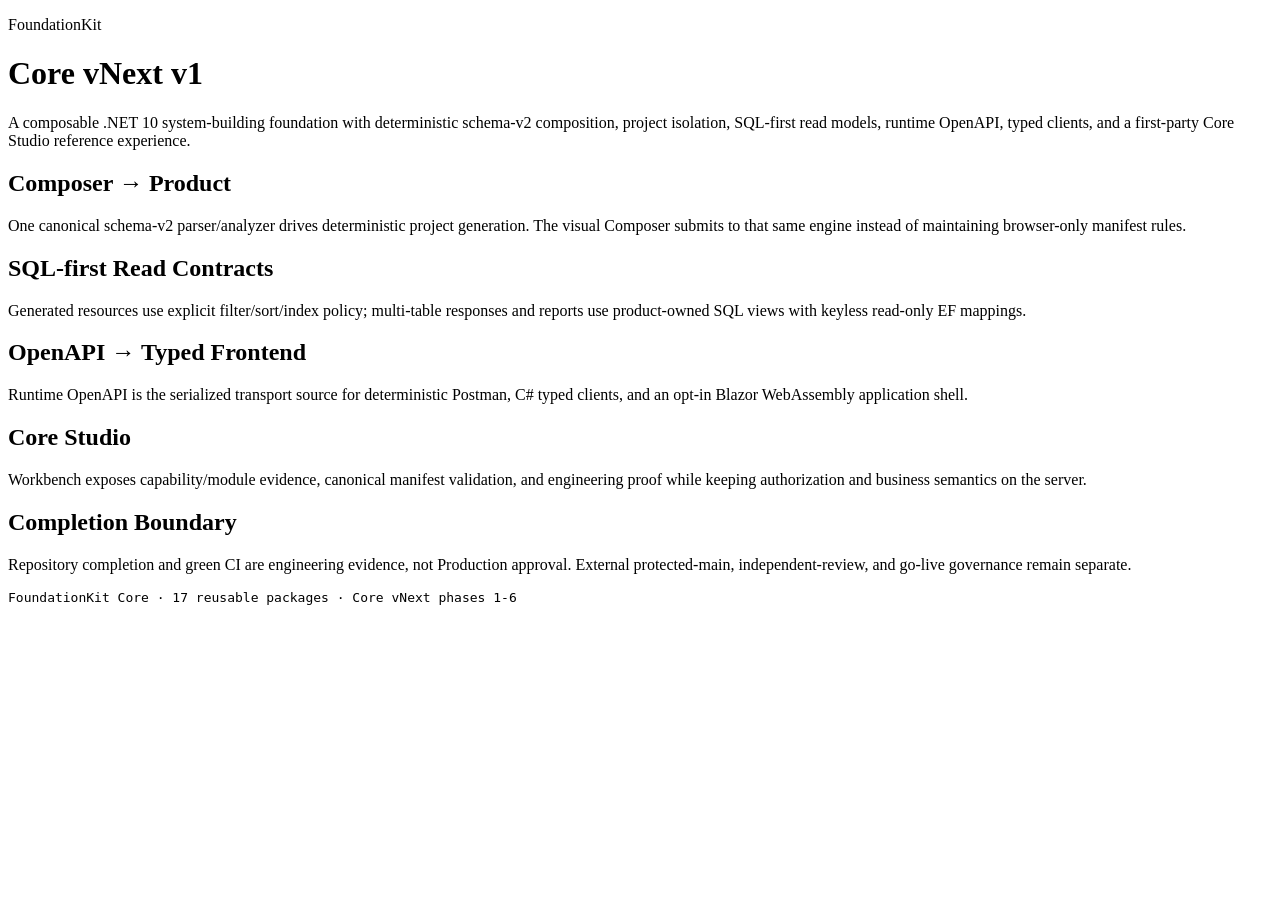
==== site/index.html @ e70de94b "docs: refresh Pages landing for Core vNext v1" ====
<!doctype html>
<html lang="en">
<head>
  <meta charset="utf-8">
  <meta name="viewport" content="width=device-width, initial-scale=1">
  <meta name="description" content="FoundationKit Core vNext v1 — composable .NET 10 core, deterministic Composer, SQL-first read models, runtime OpenAPI, typed clients and Core Studio.">
  <title>FoundationKit Core vNext v1</title>
  <link rel="stylesheet" href="styles.css">
</head>
<body>
  <main>
    <p>FoundationKit</p>
    <h1>Core vNext v1</h1>
    <p>A composable .NET 10 system-building foundation with deterministic schema-v2 composition, project isolation, SQL-first read models, runtime OpenAPI, typed clients, and a first-party Core Studio reference experience.</p>
    <section>
      <h2>Composer → Product</h2>
      <p>One canonical schema-v2 parser/analyzer drives deterministic project generation. The visual Composer submits to that same engine instead of maintaining browser-only manifest rules.</p>
    </section>
    <section>
      <h2>SQL-first Read Contracts</h2>
      <p>Generated resources use explicit filter/sort/index policy; multi-table responses and reports use product-owned SQL views with keyless read-only EF mappings.</p>
    </section>
    <section>
      <h2>OpenAPI → Typed Frontend</h2>
      <p>Runtime OpenAPI is the serialized transport source for deterministic Postman, C# typed clients, and an opt-in Blazor WebAssembly application shell.</p>
    </section>
    <section>
      <h2>Core Studio</h2>
      <p>Workbench exposes capability/module evidence, canonical manifest validation, and engineering proof while keeping authorization and business semantics on the server.</p>
    </section>
    <section>
      <h2>Completion Boundary</h2>
      <p>Repository completion and green CI are engineering evidence, not Production approval. External protected-main, independent-review, and go-live governance remain separate.</p>
    </section>
    <pre id="manifest">Loading Core manifest…</pre>
  </main>
  <script src="app.js"></script>
</body>
</html>
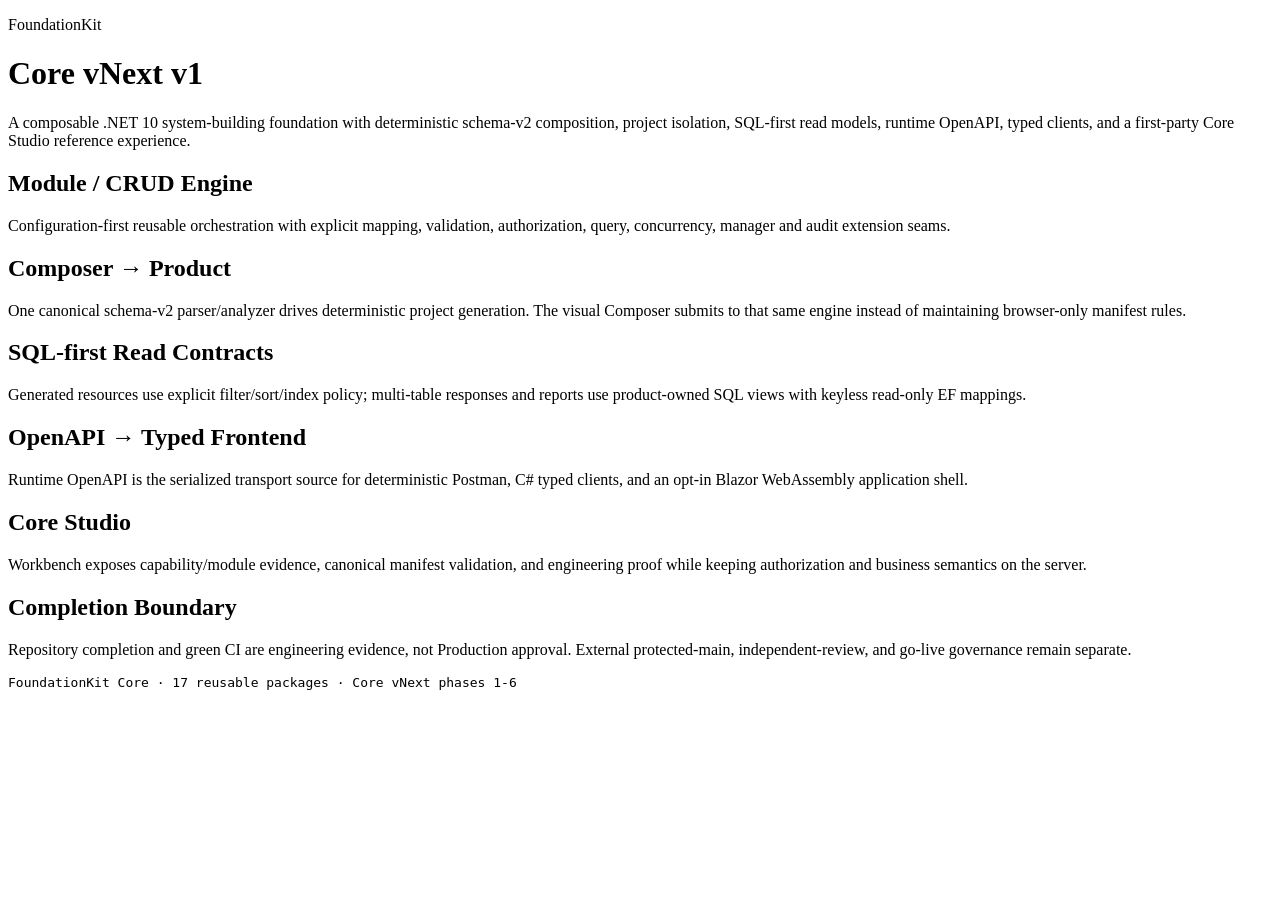
==== commit 9f994f9e: "docs: preserve verified Module CRUD landing contract" ====
--- a/site/index.html
+++ b/site/index.html
@@ -12,6 +12,10 @@
     <p>FoundationKit</p>
     <h1>Core vNext v1</h1>
     <p>A composable .NET 10 system-building foundation with deterministic schema-v2 composition, project isolation, SQL-first read models, runtime OpenAPI, typed clients, and a first-party Core Studio reference experience.</p>
+    <section>
+      <h2>Module / CRUD Engine</h2>
+      <p>Configuration-first reusable orchestration with explicit mapping, validation, authorization, query, concurrency, manager and audit extension seams.</p>
+    </section>
     <section>
       <h2>Composer → Product</h2>
       <p>One canonical schema-v2 parser/analyzer drives deterministic project generation. The visual Composer submits to that same engine instead of maintaining browser-only manifest rules.</p>
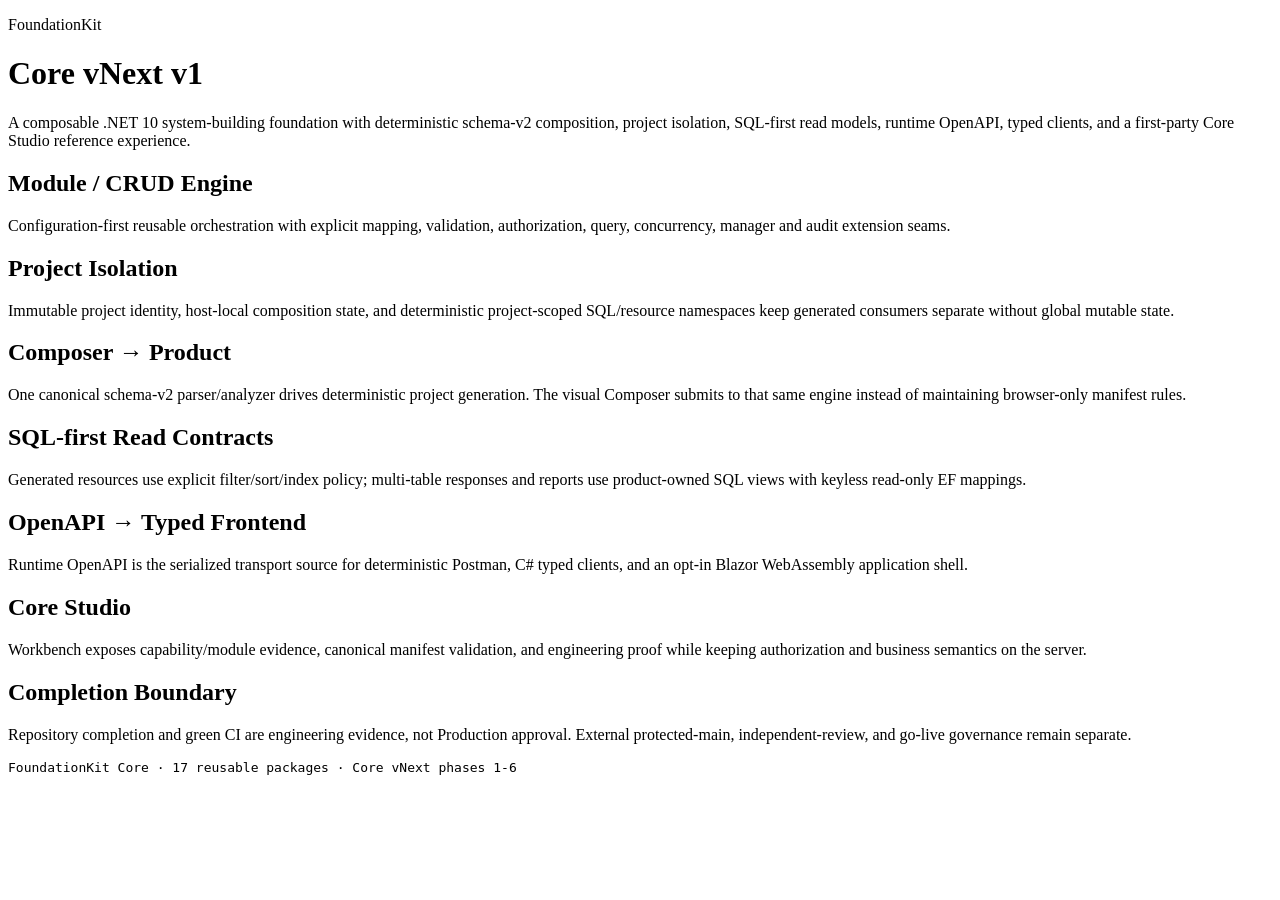
==== commit 117c5f23: "docs: preserve Project Isolation landing contract" ====
--- a/site/index.html
+++ b/site/index.html
@@ -15,6 +15,10 @@
     <section>
       <h2>Module / CRUD Engine</h2>
       <p>Configuration-first reusable orchestration with explicit mapping, validation, authorization, query, concurrency, manager and audit extension seams.</p>
+    </section>
+    <section>
+      <h2>Project Isolation</h2>
+      <p>Immutable project identity, host-local composition state, and deterministic project-scoped SQL/resource namespaces keep generated consumers separate without global mutable state.</p>
     </section>
     <section>
       <h2>Composer → Product</h2>
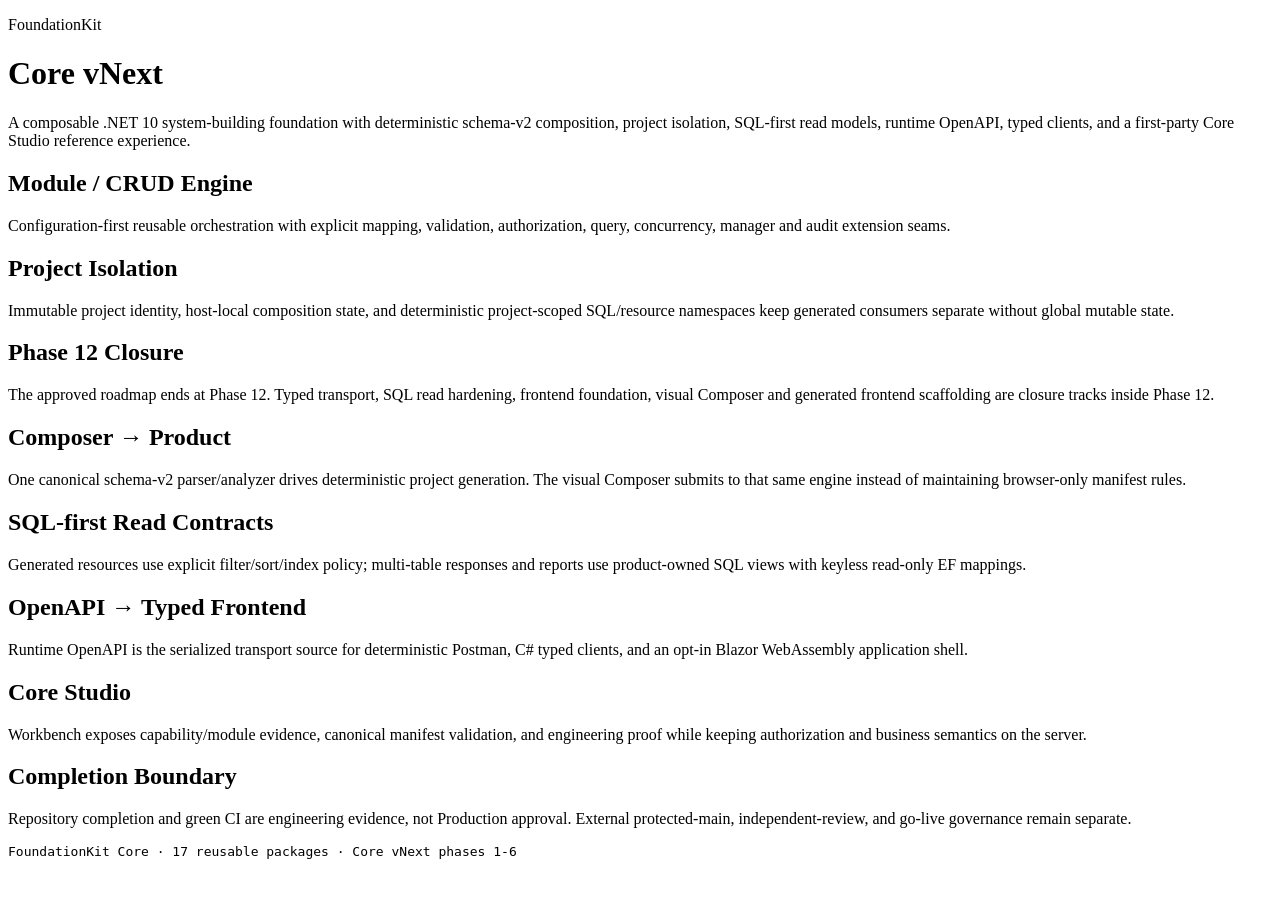
==== commit c98b1101: "docs: align Pages landing to terminal Phase 12 baseline" ====
--- a/site/index.html
+++ b/site/index.html
@@ -3,14 +3,14 @@
 <head>
   <meta charset="utf-8">
   <meta name="viewport" content="width=device-width, initial-scale=1">
-  <meta name="description" content="FoundationKit Core vNext v1 — composable .NET 10 core, deterministic Composer, SQL-first read models, runtime OpenAPI, typed clients and Core Studio.">
-  <title>FoundationKit Core vNext v1</title>
+  <meta name="description" content="FoundationKit Core vNext — composable .NET 10 core, deterministic Composer, SQL-first read models, runtime OpenAPI, typed clients and Core Studio.">
+  <title>FoundationKit Core vNext</title>
   <link rel="stylesheet" href="styles.css">
 </head>
 <body>
   <main>
     <p>FoundationKit</p>
-    <h1>Core vNext v1</h1>
+    <h1>Core vNext</h1>
     <p>A composable .NET 10 system-building foundation with deterministic schema-v2 composition, project isolation, SQL-first read models, runtime OpenAPI, typed clients, and a first-party Core Studio reference experience.</p>
     <section>
       <h2>Module / CRUD Engine</h2>
@@ -19,6 +19,10 @@
     <section>
       <h2>Project Isolation</h2>
       <p>Immutable project identity, host-local composition state, and deterministic project-scoped SQL/resource namespaces keep generated consumers separate without global mutable state.</p>
+    </section>
+    <section>
+      <h2>Phase 12 Closure</h2>
+      <p>The approved roadmap ends at Phase 12. Typed transport, SQL read hardening, frontend foundation, visual Composer and generated frontend scaffolding are closure tracks inside Phase 12.</p>
     </section>
     <section>
       <h2>Composer → Product</h2>
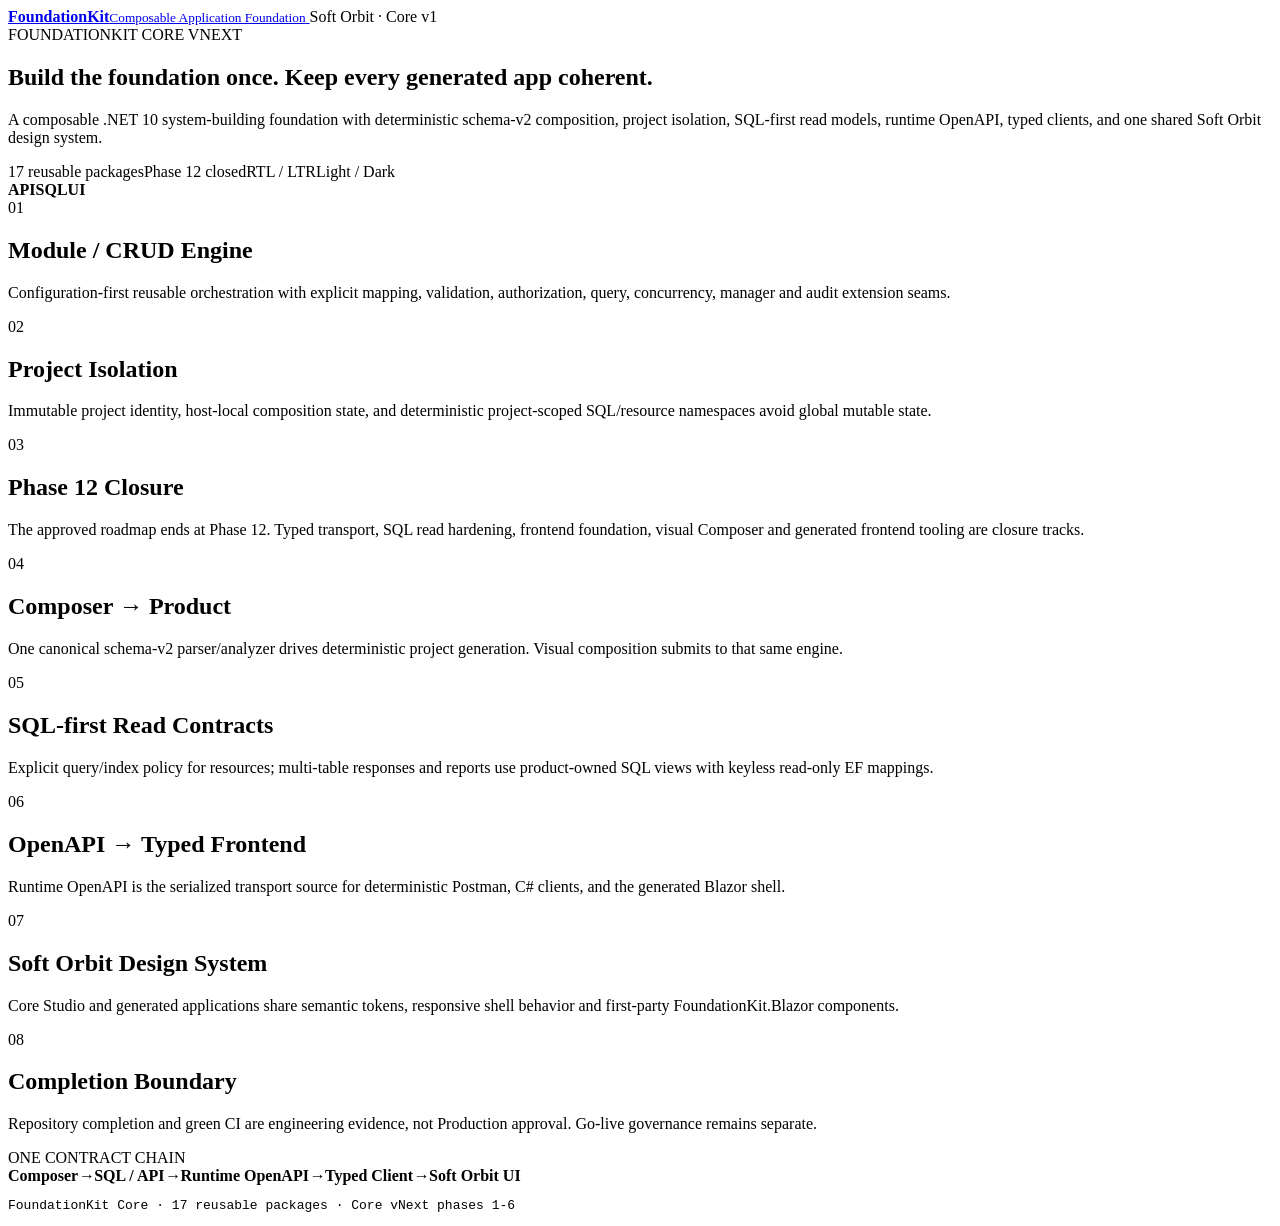
==== commit b22ebe7f: "style(ui): align repository Pages with the Soft Orbit baseline" ====
--- a/site/index.html
+++ b/site/index.html
@@ -1,49 +1,54 @@
 <!doctype html>
-<html lang="en">
+<html lang="en" dir="ltr">
 <head>
   <meta charset="utf-8">
   <meta name="viewport" content="width=device-width, initial-scale=1">
-  <meta name="description" content="FoundationKit Core vNext — composable .NET 10 core, deterministic Composer, SQL-first read models, runtime OpenAPI, typed clients and Core Studio.">
+  <meta name="theme-color" content="#F7F8FC">
+  <meta name="description" content="FoundationKit Core vNext — composable .NET 10 core, deterministic Composer, SQL-first read models, typed clients and the Soft Orbit shared UI baseline.">
   <title>FoundationKit Core vNext</title>
   <link rel="stylesheet" href="styles.css">
 </head>
 <body>
-  <main>
-    <p>FoundationKit</p>
-    <h1>Core vNext</h1>
-    <p>A composable .NET 10 system-building foundation with deterministic schema-v2 composition, project isolation, SQL-first read models, runtime OpenAPI, typed clients, and a first-party Core Studio reference experience.</p>
-    <section>
-      <h2>Module / CRUD Engine</h2>
-      <p>Configuration-first reusable orchestration with explicit mapping, validation, authorization, query, concurrency, manager and audit extension seams.</p>
+  <header class="topbar">
+    <a class="brand" href="#top" aria-label="FoundationKit home">
+      <span class="brand-mark" aria-hidden="true"><i></i><i></i><i></i></span>
+      <span><strong>FoundationKit</strong><small>Composable Application Foundation</small></span>
+    </a>
+    <span class="baseline">Soft Orbit · Core v1</span>
+  </header>
+
+  <main id="top">
+    <section class="hero">
+      <div>
+        <span class="eyebrow">FOUNDATIONKIT CORE VNEXT</span>
+        <h1>Build the foundation once. Keep every generated app coherent.</h1>
+        <p>A composable .NET 10 system-building foundation with deterministic schema-v2 composition, project isolation, SQL-first read models, runtime OpenAPI, typed clients, and one shared Soft Orbit design system.</p>
+        <div class="hero-meta">
+          <span>17 reusable packages</span><span>Phase 12 closed</span><span>RTL / LTR</span><span>Light / Dark</span>
+        </div>
+      </div>
+      <div class="orbit" aria-hidden="true">
+        <span class="ring"></span><span class="ring inner"></span><span class="core"></span>
+        <b class="tag api">API</b><b class="tag sql">SQL</b><b class="tag ui">UI</b>
+      </div>
     </section>
-    <section>
-      <h2>Project Isolation</h2>
-      <p>Immutable project identity, host-local composition state, and deterministic project-scoped SQL/resource namespaces keep generated consumers separate without global mutable state.</p>
+
+    <section class="grid">
+      <article><span>01</span><h2>Module / CRUD Engine</h2><p>Configuration-first reusable orchestration with explicit mapping, validation, authorization, query, concurrency, manager and audit extension seams.</p></article>
+      <article><span>02</span><h2>Project Isolation</h2><p>Immutable project identity, host-local composition state, and deterministic project-scoped SQL/resource namespaces avoid global mutable state.</p></article>
+      <article><span>03</span><h2>Phase 12 Closure</h2><p>The approved roadmap ends at Phase 12. Typed transport, SQL read hardening, frontend foundation, visual Composer and generated frontend tooling are closure tracks.</p></article>
+      <article><span>04</span><h2>Composer → Product</h2><p>One canonical schema-v2 parser/analyzer drives deterministic project generation. Visual composition submits to that same engine.</p></article>
+      <article><span>05</span><h2>SQL-first Read Contracts</h2><p>Explicit query/index policy for resources; multi-table responses and reports use product-owned SQL views with keyless read-only EF mappings.</p></article>
+      <article><span>06</span><h2>OpenAPI → Typed Frontend</h2><p>Runtime OpenAPI is the serialized transport source for deterministic Postman, C# clients, and the generated Blazor shell.</p></article>
+      <article><span>07</span><h2>Soft Orbit Design System</h2><p>Core Studio and generated applications share semantic tokens, responsive shell behavior and first-party FoundationKit.Blazor components.</p></article>
+      <article><span>08</span><h2>Completion Boundary</h2><p>Repository completion and green CI are engineering evidence, not Production approval. Go-live governance remains separate.</p></article>
     </section>
-    <section>
-      <h2>Phase 12 Closure</h2>
-      <p>The approved roadmap ends at Phase 12. Typed transport, SQL read hardening, frontend foundation, visual Composer and generated frontend scaffolding are closure tracks inside Phase 12.</p>
+
+    <section class="contract">
+      <span class="eyebrow">ONE CONTRACT CHAIN</span>
+      <div><b>Composer</b><i>→</i><b>SQL / API</b><i>→</i><b>Runtime OpenAPI</b><i>→</i><b>Typed Client</b><i>→</i><b>Soft Orbit UI</b></div>
     </section>
-    <section>
-      <h2>Composer → Product</h2>
-      <p>One canonical schema-v2 parser/analyzer drives deterministic project generation. The visual Composer submits to that same engine instead of maintaining browser-only manifest rules.</p>
-    </section>
-    <section>
-      <h2>SQL-first Read Contracts</h2>
-      <p>Generated resources use explicit filter/sort/index policy; multi-table responses and reports use product-owned SQL views with keyless read-only EF mappings.</p>
-    </section>
-    <section>
-      <h2>OpenAPI → Typed Frontend</h2>
-      <p>Runtime OpenAPI is the serialized transport source for deterministic Postman, C# typed clients, and an opt-in Blazor WebAssembly application shell.</p>
-    </section>
-    <section>
-      <h2>Core Studio</h2>
-      <p>Workbench exposes capability/module evidence, canonical manifest validation, and engineering proof while keeping authorization and business semantics on the server.</p>
-    </section>
-    <section>
-      <h2>Completion Boundary</h2>
-      <p>Repository completion and green CI are engineering evidence, not Production approval. External protected-main, independent-review, and go-live governance remain separate.</p>
-    </section>
+
     <pre id="manifest">Loading Core manifest…</pre>
   </main>
   <script src="app.js"></script>
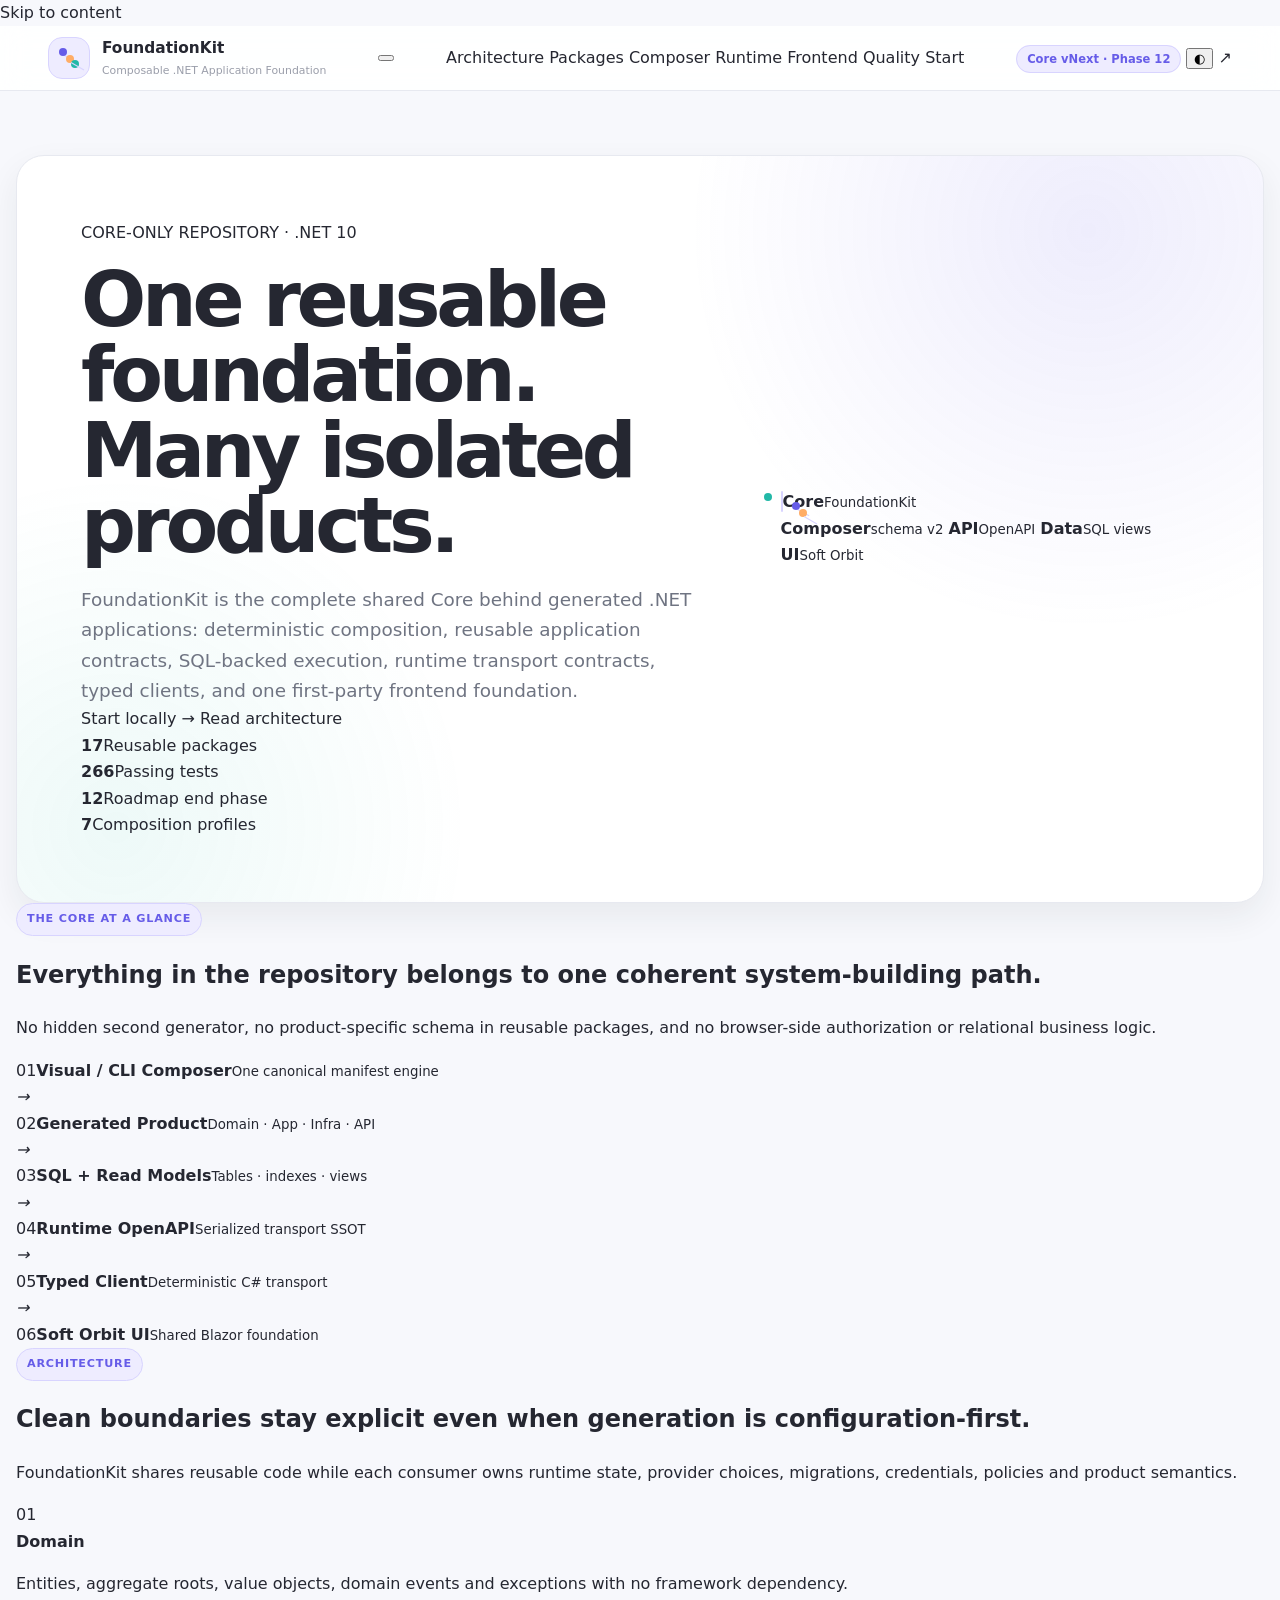
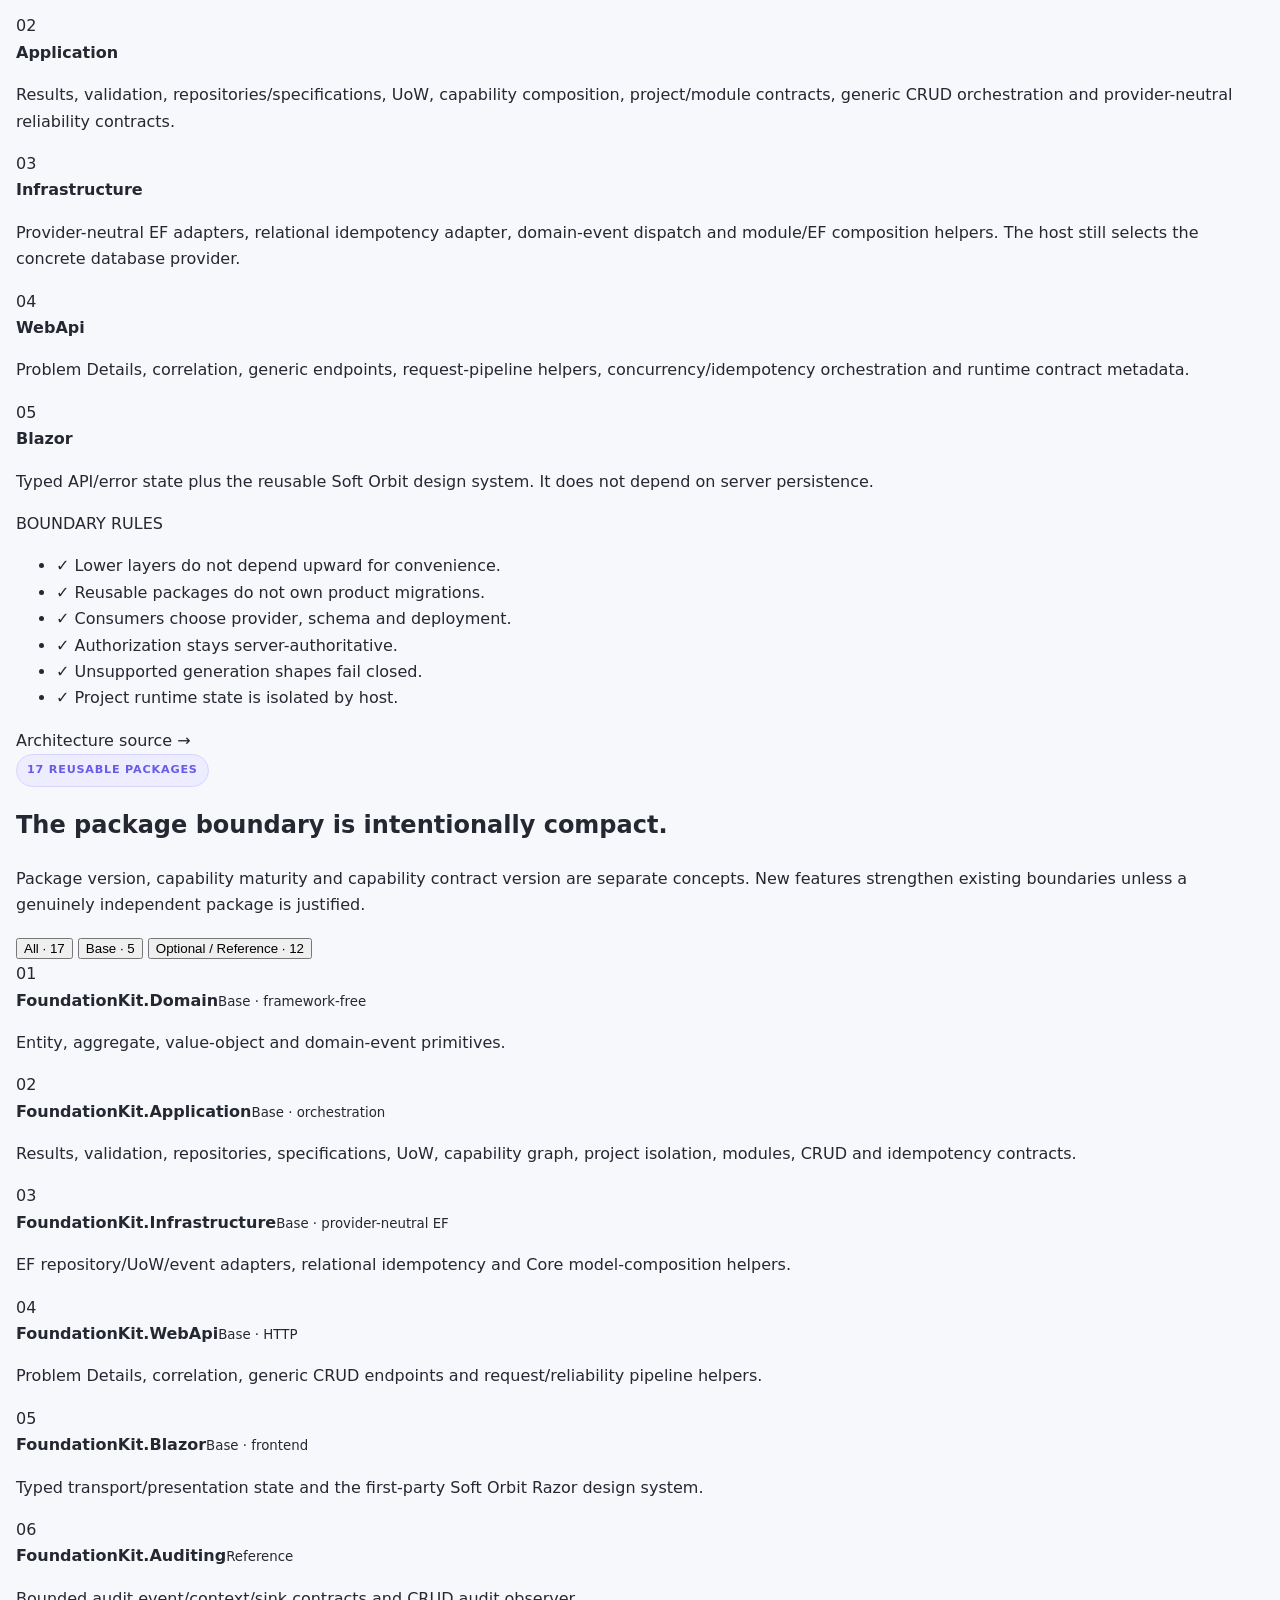
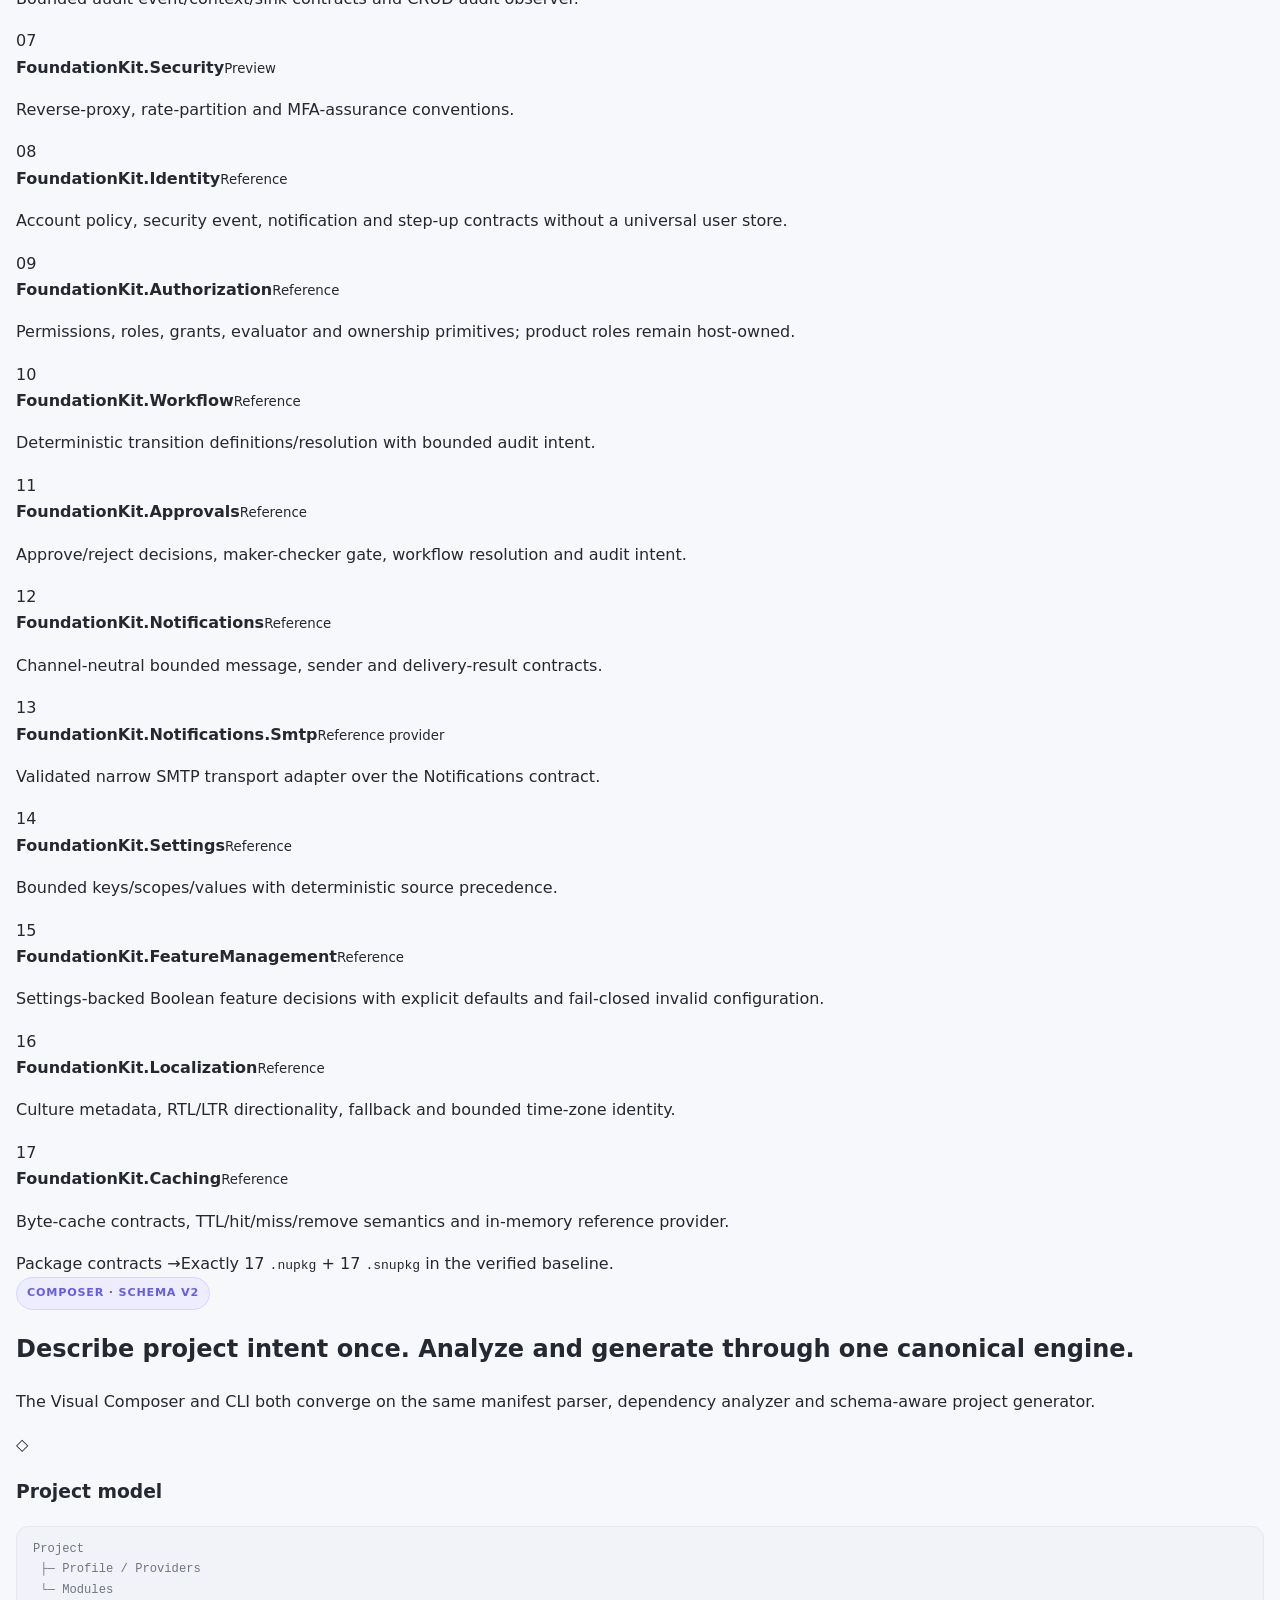
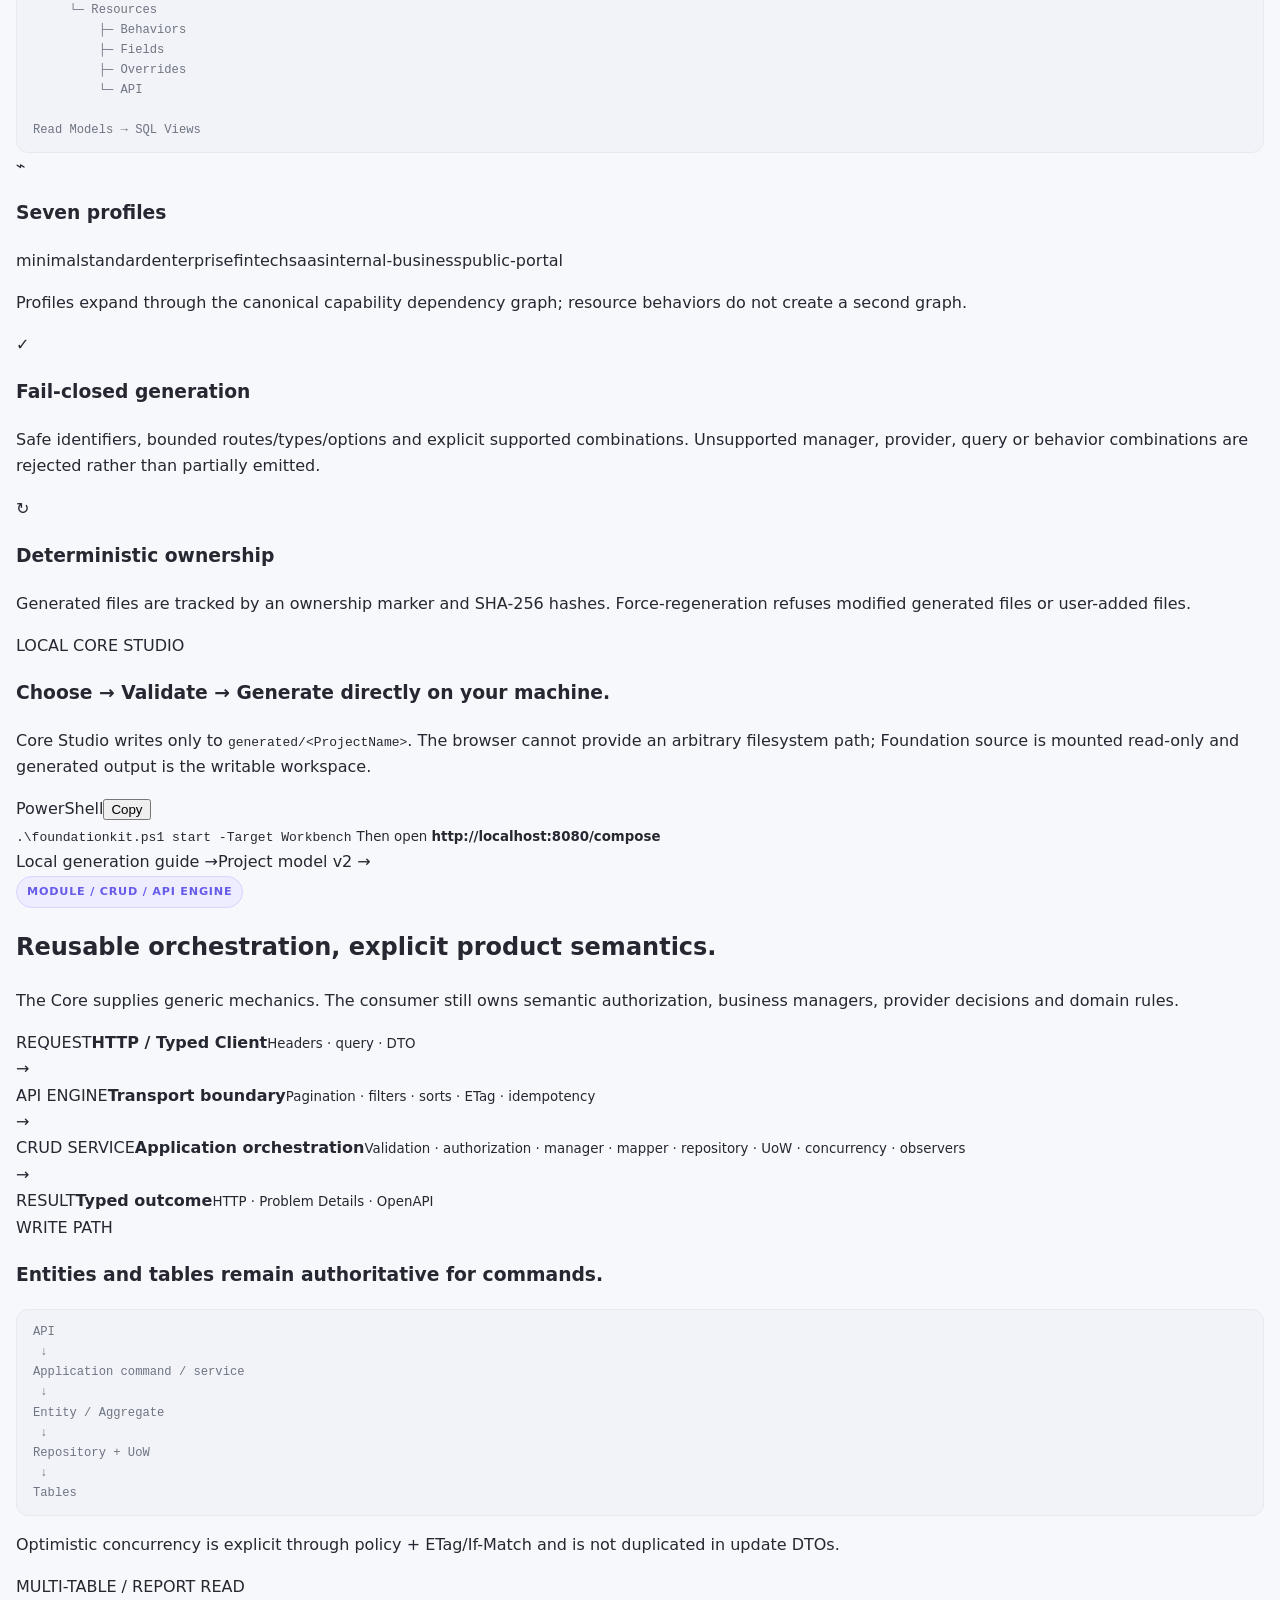
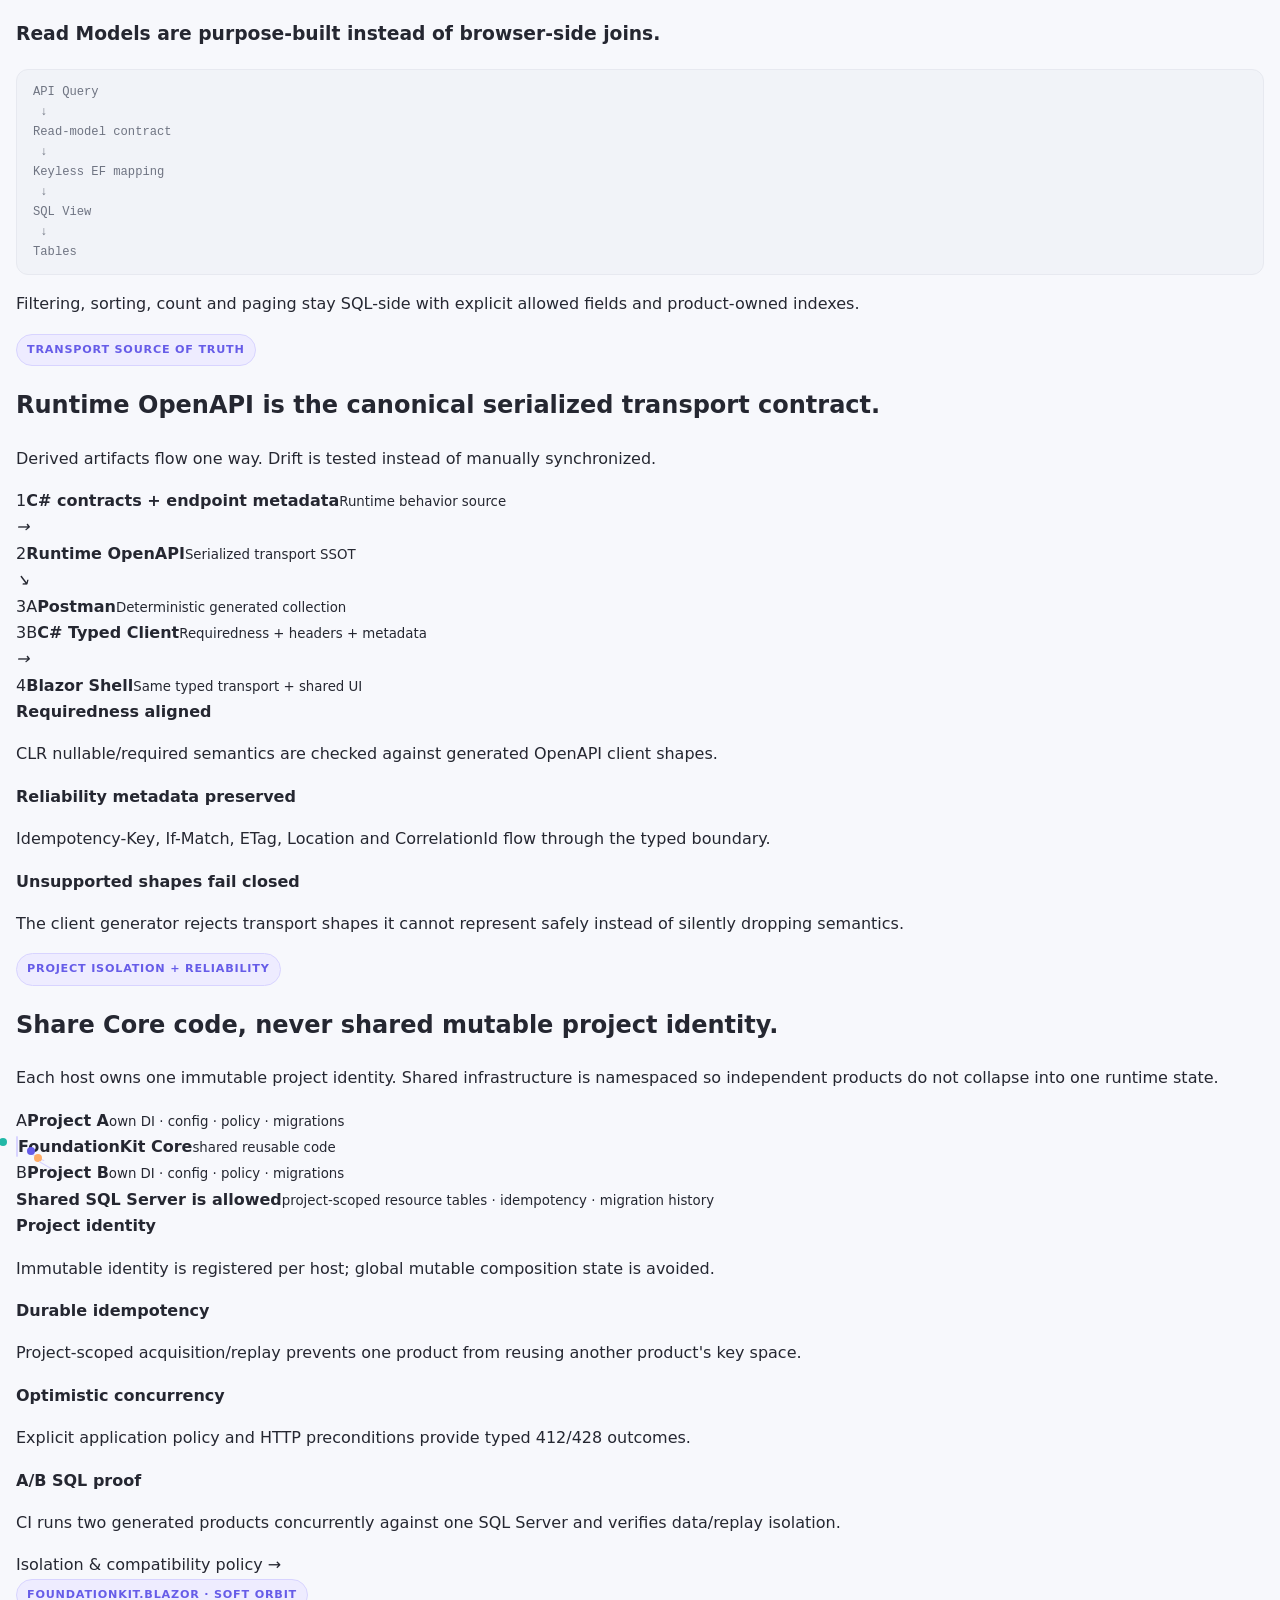
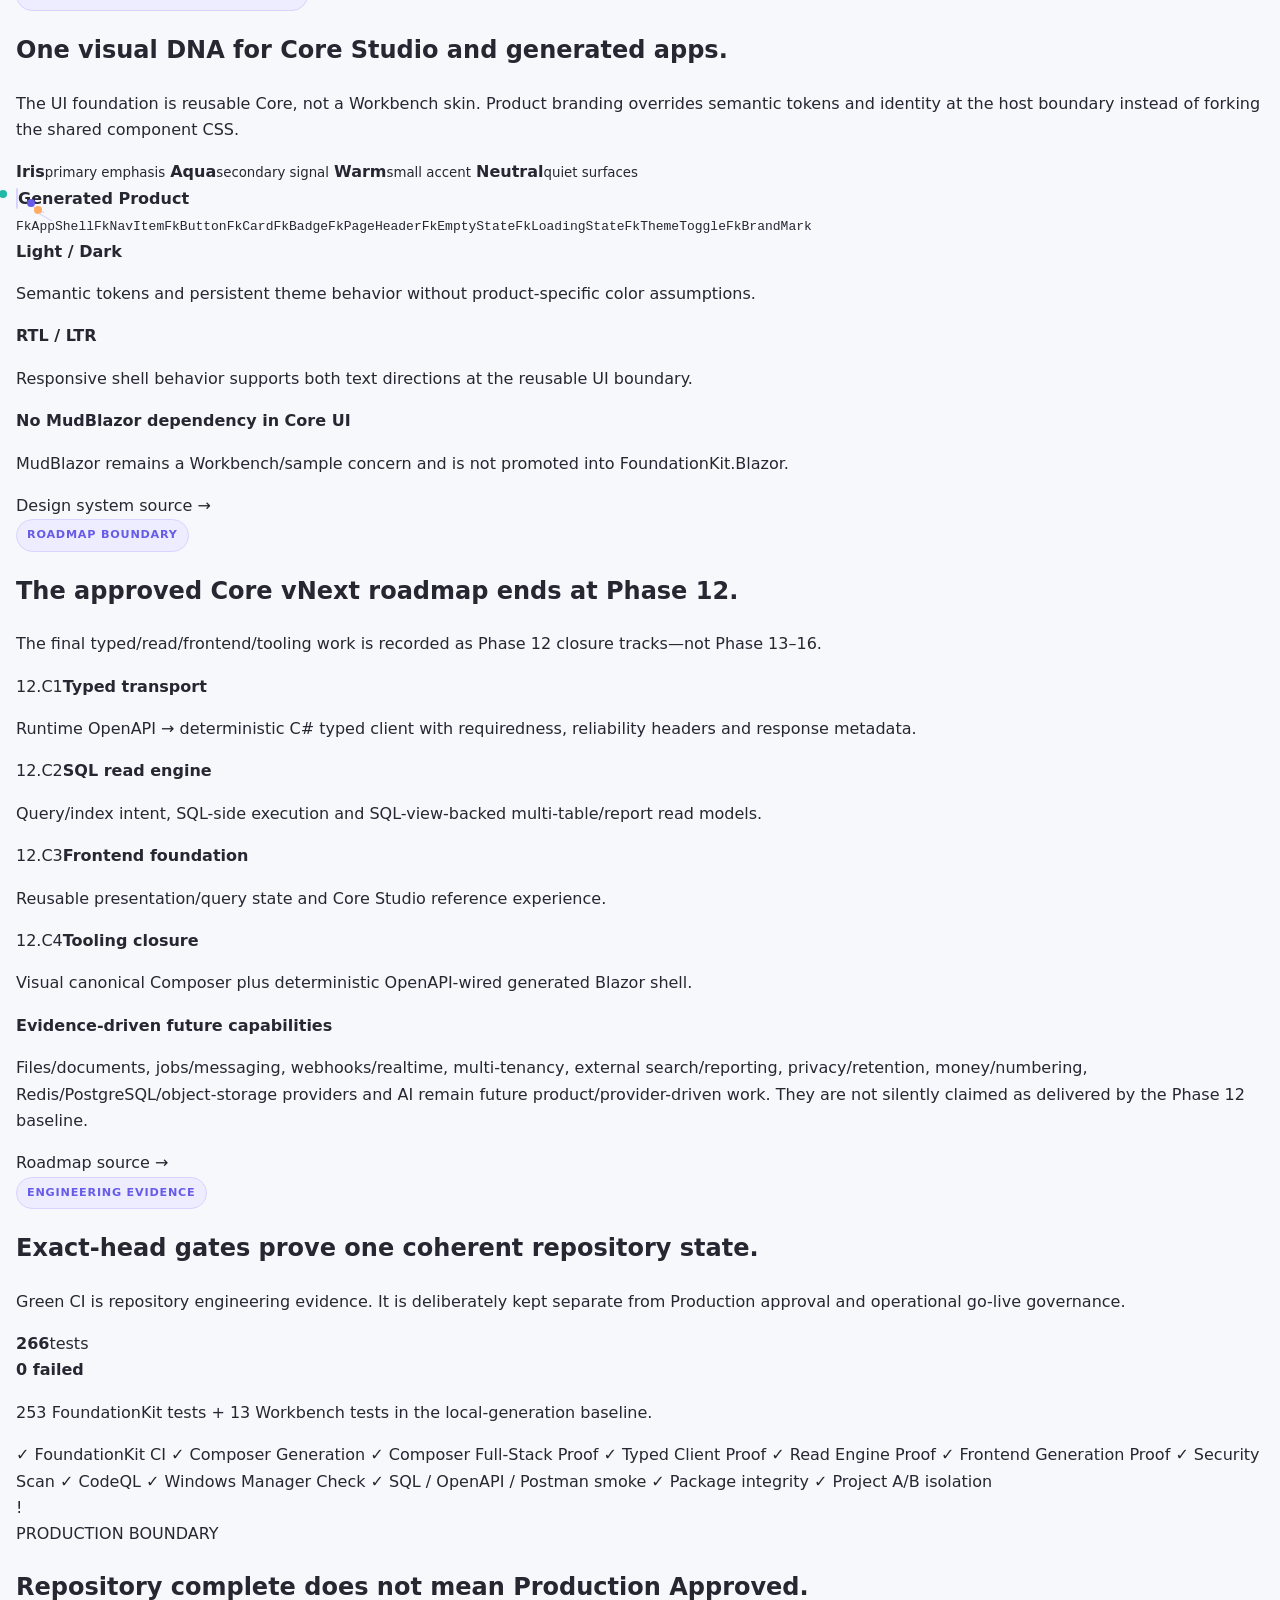
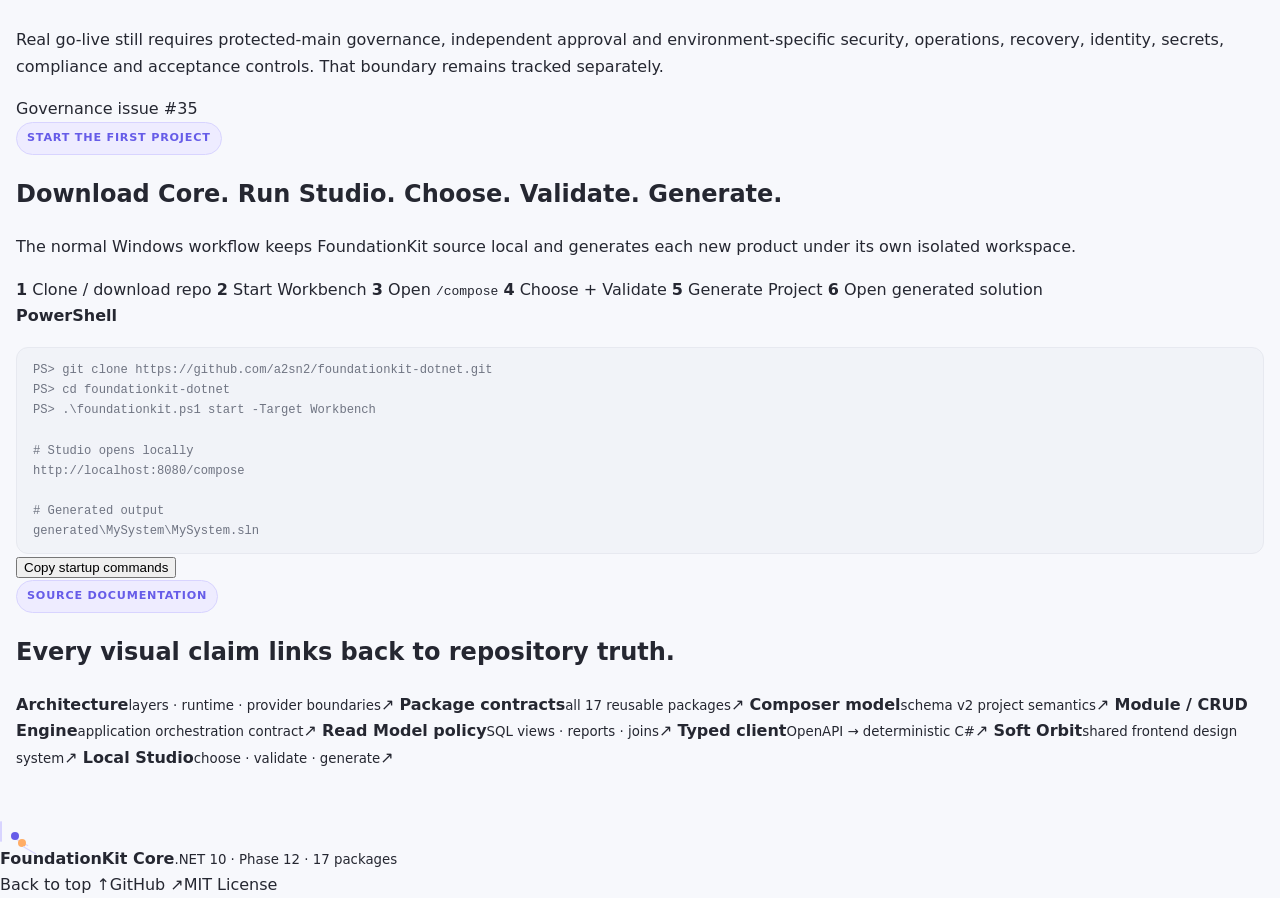
==== commit 20f140e3: "Expand Pages into complete Core showcase" ====
--- a/site/index.html
+++ b/site/index.html
@@ -4,53 +4,475 @@
   <meta charset="utf-8">
   <meta name="viewport" content="width=device-width, initial-scale=1">
   <meta name="theme-color" content="#F7F8FC">
-  <meta name="description" content="FoundationKit Core vNext — composable .NET 10 core, deterministic Composer, SQL-first read models, typed clients and the Soft Orbit shared UI baseline.">
-  <title>FoundationKit Core vNext</title>
+  <meta name="description" content="FoundationKit Core — a composable .NET 10 system-building foundation with deterministic Composer, SQL-first reads, typed transport, project isolation, local Core Studio generation and the Soft Orbit UI baseline.">
+  <meta name="color-scheme" content="light dark">
+  <title>FoundationKit Core — Complete Core Reference</title>
   <link rel="stylesheet" href="styles.css">
 </head>
 <body>
-  <header class="topbar">
-    <a class="brand" href="#top" aria-label="FoundationKit home">
+  <a class="skip-link" href="#main">Skip to content</a>
+
+  <header class="topbar" id="top">
+    <a class="brand" href="#overview" aria-label="FoundationKit Core home">
       <span class="brand-mark" aria-hidden="true"><i></i><i></i><i></i></span>
-      <span><strong>FoundationKit</strong><small>Composable Application Foundation</small></span>
+      <span class="brand-copy"><strong>FoundationKit</strong><small>Composable .NET Application Foundation</small></span>
     </a>
-    <span class="baseline">Soft Orbit · Core v1</span>
+
+    <button class="nav-toggle" type="button" aria-controls="site-nav" aria-expanded="false" aria-label="Open navigation">
+      <span></span><span></span><span></span>
+    </button>
+
+    <nav class="site-nav" id="site-nav" aria-label="Primary navigation">
+      <a href="#architecture">Architecture</a>
+      <a href="#packages">Packages</a>
+      <a href="#composer">Composer</a>
+      <a href="#runtime">Runtime</a>
+      <a href="#frontend">Frontend</a>
+      <a href="#quality">Quality</a>
+      <a href="#start">Start</a>
+    </nav>
+
+    <div class="top-actions">
+      <span class="baseline" data-baseline>Core vNext · Phase 12</span>
+      <button class="icon-button" id="theme-toggle" type="button" aria-label="Toggle theme" title="Toggle theme">
+        <span class="theme-icon" aria-hidden="true">◐</span>
+      </button>
+      <a class="icon-button github-link" href="https://github.com/a2sn2/foundationkit-dotnet" target="_blank" rel="noreferrer" aria-label="Open FoundationKit repository" title="Repository">↗</a>
+    </div>
   </header>
 
-  <main id="top">
-    <section class="hero">
+  <main id="main">
+    <section class="hero section-shell" id="overview" data-reveal>
+      <div class="hero-copy">
+        <div class="hero-kicker"><span class="live-dot"></span> CORE-ONLY REPOSITORY · .NET 10</div>
+        <h1>One reusable foundation.<br><span>Many isolated products.</span></h1>
+        <p class="hero-lead">FoundationKit is the complete shared Core behind generated .NET applications: deterministic composition, reusable application contracts, SQL-backed execution, runtime transport contracts, typed clients, and one first-party frontend foundation.</p>
+        <div class="hero-actions">
+          <a class="button primary" href="#start">Start locally <span>→</span></a>
+          <a class="button secondary" href="https://github.com/a2sn2/foundationkit-dotnet/blob/main/docs/ARCHITECTURE.md" target="_blank" rel="noreferrer">Read architecture</a>
+        </div>
+        <div class="metric-strip" aria-label="Core baseline metrics">
+          <div><strong data-package-count>17</strong><span>Reusable packages</span></div>
+          <div><strong data-test-count>266</strong><span>Passing tests</span></div>
+          <div><strong>12</strong><span>Roadmap end phase</span></div>
+          <div><strong>7</strong><span>Composition profiles</span></div>
+        </div>
+      </div>
+
+      <div class="hero-visual" aria-label="FoundationKit composition map">
+        <div class="core-orbit">
+          <span class="orbit-line orbit-a"></span>
+          <span class="orbit-line orbit-b"></span>
+          <span class="orbit-line orbit-c"></span>
+          <div class="orbit-center">
+            <span class="brand-mark large" aria-hidden="true"><i></i><i></i><i></i></span>
+            <b>Core</b><small>FoundationKit</small>
+          </div>
+          <span class="orbit-node node-composer"><b>Composer</b><small>schema v2</small></span>
+          <span class="orbit-node node-api"><b>API</b><small>OpenAPI</small></span>
+          <span class="orbit-node node-data"><b>Data</b><small>SQL views</small></span>
+          <span class="orbit-node node-ui"><b>UI</b><small>Soft Orbit</small></span>
+        </div>
+      </div>
+    </section>
+
+    <section class="section section-shell" id="core-map" data-reveal>
+      <div class="section-heading split-heading">
+        <div>
+          <span class="eyebrow">THE CORE AT A GLANCE</span>
+          <h2>Everything in the repository belongs to one coherent system-building path.</h2>
+        </div>
+        <p>No hidden second generator, no product-specific schema in reusable packages, and no browser-side authorization or relational business logic.</p>
+      </div>
+
+      <div class="flow-track" aria-label="FoundationKit end-to-end contract chain">
+        <article><span>01</span><b>Visual / CLI Composer</b><small>One canonical manifest engine</small></article>
+        <i>→</i>
+        <article><span>02</span><b>Generated Product</b><small>Domain · App · Infra · API</small></article>
+        <i>→</i>
+        <article><span>03</span><b>SQL + Read Models</b><small>Tables · indexes · views</small></article>
+        <i>→</i>
+        <article><span>04</span><b>Runtime OpenAPI</b><small>Serialized transport SSOT</small></article>
+        <i>→</i>
+        <article><span>05</span><b>Typed Client</b><small>Deterministic C# transport</small></article>
+        <i>→</i>
+        <article><span>06</span><b>Soft Orbit UI</b><small>Shared Blazor foundation</small></article>
+      </div>
+    </section>
+
+    <section class="section section-shell" id="architecture" data-reveal>
+      <div class="section-heading">
+        <span class="eyebrow">ARCHITECTURE</span>
+        <h2>Clean boundaries stay explicit even when generation is configuration-first.</h2>
+        <p>FoundationKit shares reusable code while each consumer owns runtime state, provider choices, migrations, credentials, policies and product semantics.</p>
+      </div>
+
+      <div class="architecture-layout">
+        <div class="layer-stack">
+          <article class="layer domain"><span>01</span><div><b>Domain</b><p>Entities, aggregate roots, value objects, domain events and exceptions with no framework dependency.</p></div></article>
+          <article class="layer application"><span>02</span><div><b>Application</b><p>Results, validation, repositories/specifications, UoW, capability composition, project/module contracts, generic CRUD orchestration and provider-neutral reliability contracts.</p></div></article>
+          <article class="layer infrastructure"><span>03</span><div><b>Infrastructure</b><p>Provider-neutral EF adapters, relational idempotency adapter, domain-event dispatch and module/EF composition helpers. The host still selects the concrete database provider.</p></div></article>
+          <article class="layer webapi"><span>04</span><div><b>WebApi</b><p>Problem Details, correlation, generic endpoints, request-pipeline helpers, concurrency/idempotency orchestration and runtime contract metadata.</p></div></article>
+          <article class="layer blazor"><span>05</span><div><b>Blazor</b><p>Typed API/error state plus the reusable Soft Orbit design system. It does not depend on server persistence.</p></div></article>
+        </div>
+
+        <aside class="principles-card">
+          <span class="mini-label">BOUNDARY RULES</span>
+          <ul class="check-list">
+            <li><span>✓</span> Lower layers do not depend upward for convenience.</li>
+            <li><span>✓</span> Reusable packages do not own product migrations.</li>
+            <li><span>✓</span> Consumers choose provider, schema and deployment.</li>
+            <li><span>✓</span> Authorization stays server-authoritative.</li>
+            <li><span>✓</span> Unsupported generation shapes fail closed.</li>
+            <li><span>✓</span> Project runtime state is isolated by host.</li>
+          </ul>
+          <a class="text-link" href="https://github.com/a2sn2/foundationkit-dotnet/blob/main/docs/ARCHITECTURE.md" target="_blank" rel="noreferrer">Architecture source →</a>
+        </aside>
+      </div>
+    </section>
+
+    <section class="section section-shell" id="packages" data-reveal>
+      <div class="section-heading split-heading">
+        <div>
+          <span class="eyebrow">17 REUSABLE PACKAGES</span>
+          <h2>The package boundary is intentionally compact.</h2>
+        </div>
+        <p>Package version, capability maturity and capability contract version are separate concepts. New features strengthen existing boundaries unless a genuinely independent package is justified.</p>
+      </div>
+
+      <div class="package-toolbar" role="group" aria-label="Filter packages">
+        <button class="filter-chip active" type="button" data-package-filter="all">All · 17</button>
+        <button class="filter-chip" type="button" data-package-filter="base">Base · 5</button>
+        <button class="filter-chip" type="button" data-package-filter="optional">Optional / Reference · 12</button>
+      </div>
+
+      <div class="package-grid" id="package-grid">
+        <article class="package-card" data-package-kind="base"><span class="package-index">01</span><div><b>FoundationKit.Domain</b><small>Base · framework-free</small><p>Entity, aggregate, value-object and domain-event primitives.</p></div></article>
+        <article class="package-card" data-package-kind="base"><span class="package-index">02</span><div><b>FoundationKit.Application</b><small>Base · orchestration</small><p>Results, validation, repositories, specifications, UoW, capability graph, project isolation, modules, CRUD and idempotency contracts.</p></div></article>
+        <article class="package-card" data-package-kind="base"><span class="package-index">03</span><div><b>FoundationKit.Infrastructure</b><small>Base · provider-neutral EF</small><p>EF repository/UoW/event adapters, relational idempotency and Core model-composition helpers.</p></div></article>
+        <article class="package-card" data-package-kind="base"><span class="package-index">04</span><div><b>FoundationKit.WebApi</b><small>Base · HTTP</small><p>Problem Details, correlation, generic CRUD endpoints and request/reliability pipeline helpers.</p></div></article>
+        <article class="package-card" data-package-kind="base"><span class="package-index">05</span><div><b>FoundationKit.Blazor</b><small>Base · frontend</small><p>Typed transport/presentation state and the first-party Soft Orbit Razor design system.</p></div></article>
+
+        <article class="package-card" data-package-kind="optional"><span class="package-index">06</span><div><b>FoundationKit.Auditing</b><small>Reference</small><p>Bounded audit event/context/sink contracts and CRUD audit observer.</p></div></article>
+        <article class="package-card" data-package-kind="optional"><span class="package-index">07</span><div><b>FoundationKit.Security</b><small>Preview</small><p>Reverse-proxy, rate-partition and MFA-assurance conventions.</p></div></article>
+        <article class="package-card" data-package-kind="optional"><span class="package-index">08</span><div><b>FoundationKit.Identity</b><small>Reference</small><p>Account policy, security event, notification and step-up contracts without a universal user store.</p></div></article>
+        <article class="package-card" data-package-kind="optional"><span class="package-index">09</span><div><b>FoundationKit.Authorization</b><small>Reference</small><p>Permissions, roles, grants, evaluator and ownership primitives; product roles remain host-owned.</p></div></article>
+        <article class="package-card" data-package-kind="optional"><span class="package-index">10</span><div><b>FoundationKit.Workflow</b><small>Reference</small><p>Deterministic transition definitions/resolution with bounded audit intent.</p></div></article>
+        <article class="package-card" data-package-kind="optional"><span class="package-index">11</span><div><b>FoundationKit.Approvals</b><small>Reference</small><p>Approve/reject decisions, maker-checker gate, workflow resolution and audit intent.</p></div></article>
+        <article class="package-card" data-package-kind="optional"><span class="package-index">12</span><div><b>FoundationKit.Notifications</b><small>Reference</small><p>Channel-neutral bounded message, sender and delivery-result contracts.</p></div></article>
+        <article class="package-card" data-package-kind="optional"><span class="package-index">13</span><div><b>FoundationKit.Notifications.Smtp</b><small>Reference provider</small><p>Validated narrow SMTP transport adapter over the Notifications contract.</p></div></article>
+        <article class="package-card" data-package-kind="optional"><span class="package-index">14</span><div><b>FoundationKit.Settings</b><small>Reference</small><p>Bounded keys/scopes/values with deterministic source precedence.</p></div></article>
+        <article class="package-card" data-package-kind="optional"><span class="package-index">15</span><div><b>FoundationKit.FeatureManagement</b><small>Reference</small><p>Settings-backed Boolean feature decisions with explicit defaults and fail-closed invalid configuration.</p></div></article>
+        <article class="package-card" data-package-kind="optional"><span class="package-index">16</span><div><b>FoundationKit.Localization</b><small>Reference</small><p>Culture metadata, RTL/LTR directionality, fallback and bounded time-zone identity.</p></div></article>
+        <article class="package-card" data-package-kind="optional"><span class="package-index">17</span><div><b>FoundationKit.Caching</b><small>Reference</small><p>Byte-cache contracts, TTL/hit/miss/remove semantics and in-memory reference provider.</p></div></article>
+      </div>
+
+      <div class="source-row"><a class="text-link" href="https://github.com/a2sn2/foundationkit-dotnet/blob/main/docs/PACKAGES.md" target="_blank" rel="noreferrer">Package contracts →</a><span>Exactly 17 <code>.nupkg</code> + 17 <code>.snupkg</code> in the verified baseline.</span></div>
+    </section>
+
+    <section class="section section-shell" id="composer" data-reveal>
+      <div class="section-heading">
+        <span class="eyebrow">COMPOSER · SCHEMA V2</span>
+        <h2>Describe project intent once. Analyze and generate through one canonical engine.</h2>
+        <p>The Visual Composer and CLI both converge on the same manifest parser, dependency analyzer and schema-aware project generator.</p>
+      </div>
+
+      <div class="composer-grid">
+        <article class="feature-card accent-card">
+          <span class="card-icon">◇</span>
+          <h3>Project model</h3>
+          <pre class="mini-code"><code>Project
+ ├─ Profile / Providers
+ └─ Modules
+     └─ Resources
+         ├─ Behaviors
+         ├─ Fields
+         ├─ Overrides
+         └─ API
+
+Read Models → SQL Views</code></pre>
+        </article>
+        <article class="feature-card">
+          <span class="card-icon">⌁</span>
+          <h3>Seven profiles</h3>
+          <div class="tag-cloud"><span>minimal</span><span>standard</span><span>enterprise</span><span>fintech</span><span>saas</span><span>internal-business</span><span>public-portal</span></div>
+          <p>Profiles expand through the canonical capability dependency graph; resource behaviors do not create a second graph.</p>
+        </article>
+        <article class="feature-card">
+          <span class="card-icon">✓</span>
+          <h3>Fail-closed generation</h3>
+          <p>Safe identifiers, bounded routes/types/options and explicit supported combinations. Unsupported manager, provider, query or behavior combinations are rejected rather than partially emitted.</p>
+        </article>
+        <article class="feature-card">
+          <span class="card-icon">↻</span>
+          <h3>Deterministic ownership</h3>
+          <p>Generated files are tracked by an ownership marker and SHA-256 hashes. Force-regeneration refuses modified generated files or user-added files.</p>
+        </article>
+      </div>
+
+      <div class="local-studio-card">
+        <div>
+          <span class="mini-label">LOCAL CORE STUDIO</span>
+          <h3>Choose → Validate → Generate directly on your machine.</h3>
+          <p>Core Studio writes only to <code>generated/&lt;ProjectName&gt;</code>. The browser cannot provide an arbitrary filesystem path; Foundation source is mounted read-only and generated output is the writable workspace.</p>
+        </div>
+        <div class="command-card">
+          <div class="command-head"><span>PowerShell</span><button class="copy-button" type="button" data-copy=".\foundationkit.ps1 start -Target Workbench">Copy</button></div>
+          <code>.\foundationkit.ps1 start -Target Workbench</code>
+          <small>Then open <b>http://localhost:8080/compose</b></small>
+        </div>
+      </div>
+      <div class="source-row"><a class="text-link" href="https://github.com/a2sn2/foundationkit-dotnet/blob/main/docs/LOCAL-STUDIO-GENERATION.md" target="_blank" rel="noreferrer">Local generation guide →</a><a class="text-link" href="https://github.com/a2sn2/foundationkit-dotnet/blob/main/docs/COMPOSER-PROJECT-MODEL-V2.md" target="_blank" rel="noreferrer">Project model v2 →</a></div>
+    </section>
+
+    <section class="section section-shell" id="runtime" data-reveal>
+      <div class="section-heading split-heading">
+        <div>
+          <span class="eyebrow">MODULE / CRUD / API ENGINE</span>
+          <h2>Reusable orchestration, explicit product semantics.</h2>
+        </div>
+        <p>The Core supplies generic mechanics. The consumer still owns semantic authorization, business managers, provider decisions and domain rules.</p>
+      </div>
+
+      <div class="runtime-diagram">
+        <div class="runtime-column request-column"><span>REQUEST</span><b>HTTP / Typed Client</b><small>Headers · query · DTO</small></div>
+        <div class="runtime-arrow">→</div>
+        <div class="runtime-column engine-column"><span>API ENGINE</span><b>Transport boundary</b><small>Pagination · filters · sorts · ETag · idempotency</small></div>
+        <div class="runtime-arrow">→</div>
+        <div class="runtime-column service-column"><span>CRUD SERVICE</span><b>Application orchestration</b><small>Validation · authorization · manager · mapper · repository · UoW · concurrency · observers</small></div>
+        <div class="runtime-arrow">→</div>
+        <div class="runtime-column result-column"><span>RESULT</span><b>Typed outcome</b><small>HTTP · Problem Details · OpenAPI</small></div>
+      </div>
+
+      <div class="two-column-grid">
+        <article class="info-panel">
+          <span class="mini-label">WRITE PATH</span>
+          <h3>Entities and tables remain authoritative for commands.</h3>
+          <pre class="mini-code"><code>API
+ ↓
+Application command / service
+ ↓
+Entity / Aggregate
+ ↓
+Repository + UoW
+ ↓
+Tables</code></pre>
+          <p>Optimistic concurrency is explicit through policy + ETag/If-Match and is not duplicated in update DTOs.</p>
+        </article>
+        <article class="info-panel aqua-panel">
+          <span class="mini-label">MULTI-TABLE / REPORT READ</span>
+          <h3>Read Models are purpose-built instead of browser-side joins.</h3>
+          <pre class="mini-code"><code>API Query
+ ↓
+Read-model contract
+ ↓
+Keyless EF mapping
+ ↓
+SQL View
+ ↓
+Tables</code></pre>
+          <p>Filtering, sorting, count and paging stay SQL-side with explicit allowed fields and product-owned indexes.</p>
+        </article>
+      </div>
+    </section>
+
+    <section class="section section-shell" id="transport" data-reveal>
+      <div class="section-heading">
+        <span class="eyebrow">TRANSPORT SOURCE OF TRUTH</span>
+        <h2>Runtime OpenAPI is the canonical serialized transport contract.</h2>
+        <p>Derived artifacts flow one way. Drift is tested instead of manually synchronized.</p>
+      </div>
+
+      <div class="transport-chain">
+        <article><span>1</span><b>C# contracts + endpoint metadata</b><small>Runtime behavior source</small></article>
+        <i>→</i>
+        <article class="highlight"><span>2</span><b>Runtime OpenAPI</b><small>Serialized transport SSOT</small></article>
+        <i>↘</i>
+        <article><span>3A</span><b>Postman</b><small>Deterministic generated collection</small></article>
+        <article><span>3B</span><b>C# Typed Client</b><small>Requiredness + headers + metadata</small></article>
+        <i>→</i>
+        <article><span>4</span><b>Blazor Shell</b><small>Same typed transport + shared UI</small></article>
+      </div>
+
+      <div class="detail-grid three">
+        <article><b>Requiredness aligned</b><p>CLR nullable/required semantics are checked against generated OpenAPI client shapes.</p></article>
+        <article><b>Reliability metadata preserved</b><p>Idempotency-Key, If-Match, ETag, Location and CorrelationId flow through the typed boundary.</p></article>
+        <article><b>Unsupported shapes fail closed</b><p>The client generator rejects transport shapes it cannot represent safely instead of silently dropping semantics.</p></article>
+      </div>
+    </section>
+
+    <section class="section section-shell" id="isolation" data-reveal>
+      <div class="section-heading split-heading">
+        <div>
+          <span class="eyebrow">PROJECT ISOLATION + RELIABILITY</span>
+          <h2>Share Core code, never shared mutable project identity.</h2>
+        </div>
+        <p>Each host owns one immutable project identity. Shared infrastructure is namespaced so independent products do not collapse into one runtime state.</p>
+      </div>
+
+      <div class="isolation-visual">
+        <div class="product-node product-a"><span>A</span><b>Project A</b><small>own DI · config · policy · migrations</small></div>
+        <div class="shared-core"><span class="brand-mark" aria-hidden="true"><i></i><i></i><i></i></span><b>FoundationKit Core</b><small>shared reusable code</small></div>
+        <div class="product-node product-b"><span>B</span><b>Project B</b><small>own DI · config · policy · migrations</small></div>
+        <div class="sql-shared"><b>Shared SQL Server is allowed</b><small>project-scoped resource tables · idempotency · migration history</small></div>
+      </div>
+
+      <div class="detail-grid four">
+        <article><b>Project identity</b><p>Immutable identity is registered per host; global mutable composition state is avoided.</p></article>
+        <article><b>Durable idempotency</b><p>Project-scoped acquisition/replay prevents one product from reusing another product's key space.</p></article>
+        <article><b>Optimistic concurrency</b><p>Explicit application policy and HTTP preconditions provide typed 412/428 outcomes.</p></article>
+        <article><b>A/B SQL proof</b><p>CI runs two generated products concurrently against one SQL Server and verifies data/replay isolation.</p></article>
+      </div>
+      <div class="source-row"><a class="text-link" href="https://github.com/a2sn2/foundationkit-dotnet/blob/main/docs/PROJECT-ISOLATION-AND-COMPATIBILITY.md" target="_blank" rel="noreferrer">Isolation & compatibility policy →</a></div>
+    </section>
+
+    <section class="section section-shell" id="frontend" data-reveal>
+      <div class="section-heading split-heading">
+        <div>
+          <span class="eyebrow">FOUNDATIONKIT.BLAZOR · SOFT ORBIT</span>
+          <h2>One visual DNA for Core Studio and generated apps.</h2>
+        </div>
+        <p>The UI foundation is reusable Core, not a Workbench skin. Product branding overrides semantic tokens and identity at the host boundary instead of forking the shared component CSS.</p>
+      </div>
+
+      <div class="frontend-showcase">
+        <div class="token-board">
+          <span class="token token-iris"><i></i><b>Iris</b><small>primary emphasis</small></span>
+          <span class="token token-aqua"><i></i><b>Aqua</b><small>secondary signal</small></span>
+          <span class="token token-warm"><i></i><b>Warm</b><small>small accent</small></span>
+          <span class="token token-neutral"><i></i><b>Neutral</b><small>quiet surfaces</small></span>
+        </div>
+        <div class="component-board">
+          <div class="component-window">
+            <div class="window-head"><span class="brand-mark mini" aria-hidden="true"><i></i><i></i><i></i></span><b>Generated Product</b><span class="window-actions"><i></i><i></i></span></div>
+            <div class="window-body"><aside><span class="active"></span><span></span><span></span><span></span></aside><section><span class="fake-eyebrow"></span><span class="fake-title"></span><div class="fake-cards"><i></i><i></i><i></i></div><div class="fake-table"></div></section></div>
+          </div>
+        </div>
+      </div>
+
+      <div class="component-list">
+        <code>FkAppShell</code><code>FkNavItem</code><code>FkButton</code><code>FkCard</code><code>FkBadge</code><code>FkPageHeader</code><code>FkEmptyState</code><code>FkLoadingState</code><code>FkThemeToggle</code><code>FkBrandMark</code>
+      </div>
+
+      <div class="detail-grid three">
+        <article><b>Light / Dark</b><p>Semantic tokens and persistent theme behavior without product-specific color assumptions.</p></article>
+        <article><b>RTL / LTR</b><p>Responsive shell behavior supports both text directions at the reusable UI boundary.</p></article>
+        <article><b>No MudBlazor dependency in Core UI</b><p>MudBlazor remains a Workbench/sample concern and is not promoted into FoundationKit.Blazor.</p></article>
+      </div>
+      <div class="source-row"><a class="text-link" href="https://github.com/a2sn2/foundationkit-dotnet/blob/main/docs/DESIGN-SYSTEM.md" target="_blank" rel="noreferrer">Design system source →</a></div>
+    </section>
+
+    <section class="section section-shell" id="roadmap" data-reveal>
+      <div class="section-heading">
+        <span class="eyebrow">ROADMAP BOUNDARY</span>
+        <h2>The approved Core vNext roadmap ends at Phase 12.</h2>
+        <p>The final typed/read/frontend/tooling work is recorded as Phase 12 closure tracks—not Phase 13–16.</p>
+      </div>
+
+      <div class="closure-grid">
+        <article><span>12.C1</span><b>Typed transport</b><p>Runtime OpenAPI → deterministic C# typed client with requiredness, reliability headers and response metadata.</p></article>
+        <article><span>12.C2</span><b>SQL read engine</b><p>Query/index intent, SQL-side execution and SQL-view-backed multi-table/report read models.</p></article>
+        <article><span>12.C3</span><b>Frontend foundation</b><p>Reusable presentation/query state and Core Studio reference experience.</p></article>
+        <article><span>12.C4</span><b>Tooling closure</b><p>Visual canonical Composer plus deterministic OpenAPI-wired generated Blazor shell.</p></article>
+      </div>
+
+      <div class="future-note">
+        <div><span class="status-dot planned"></span><b>Evidence-driven future capabilities</b></div>
+        <p>Files/documents, jobs/messaging, webhooks/realtime, multi-tenancy, external search/reporting, privacy/retention, money/numbering, Redis/PostgreSQL/object-storage providers and AI remain future product/provider-driven work. They are not silently claimed as delivered by the Phase 12 baseline.</p>
+      </div>
+      <div class="source-row"><a class="text-link" href="https://github.com/a2sn2/foundationkit-dotnet/blob/main/docs/CAPABILITY-ROADMAP-V1.md" target="_blank" rel="noreferrer">Roadmap source →</a></div>
+    </section>
+
+    <section class="section section-shell" id="quality" data-reveal>
+      <div class="section-heading split-heading">
+        <div>
+          <span class="eyebrow">ENGINEERING EVIDENCE</span>
+          <h2>Exact-head gates prove one coherent repository state.</h2>
+        </div>
+        <p>Green CI is repository engineering evidence. It is deliberately kept separate from Production approval and operational go-live governance.</p>
+      </div>
+
+      <div class="quality-layout">
+        <div class="quality-score">
+          <div class="score-ring"><strong data-test-count>266</strong><span>tests</span></div>
+          <div><b>0 failed</b><p>253 FoundationKit tests + 13 Workbench tests in the local-generation baseline.</p></div>
+        </div>
+        <div class="gate-grid">
+          <span>✓ FoundationKit CI</span>
+          <span>✓ Composer Generation</span>
+          <span>✓ Composer Full-Stack Proof</span>
+          <span>✓ Typed Client Proof</span>
+          <span>✓ Read Engine Proof</span>
+          <span>✓ Frontend Generation Proof</span>
+          <span>✓ Security Scan</span>
+          <span>✓ CodeQL</span>
+          <span>✓ Windows Manager Check</span>
+          <span>✓ SQL / OpenAPI / Postman smoke</span>
+          <span>✓ Package integrity</span>
+          <span>✓ Project A/B isolation</span>
+        </div>
+      </div>
+    </section>
+
+    <section class="section section-shell production-boundary" data-reveal>
+      <div class="boundary-icon">!</div>
       <div>
-        <span class="eyebrow">FOUNDATIONKIT CORE VNEXT</span>
-        <h1>Build the foundation once. Keep every generated app coherent.</h1>
-        <p>A composable .NET 10 system-building foundation with deterministic schema-v2 composition, project isolation, SQL-first read models, runtime OpenAPI, typed clients, and one shared Soft Orbit design system.</p>
-        <div class="hero-meta">
-          <span>17 reusable packages</span><span>Phase 12 closed</span><span>RTL / LTR</span><span>Light / Dark</span>
-        </div>
-      </div>
-      <div class="orbit" aria-hidden="true">
-        <span class="ring"></span><span class="ring inner"></span><span class="core"></span>
-        <b class="tag api">API</b><b class="tag sql">SQL</b><b class="tag ui">UI</b>
-      </div>
-    </section>
-
-    <section class="grid">
-      <article><span>01</span><h2>Module / CRUD Engine</h2><p>Configuration-first reusable orchestration with explicit mapping, validation, authorization, query, concurrency, manager and audit extension seams.</p></article>
-      <article><span>02</span><h2>Project Isolation</h2><p>Immutable project identity, host-local composition state, and deterministic project-scoped SQL/resource namespaces avoid global mutable state.</p></article>
-      <article><span>03</span><h2>Phase 12 Closure</h2><p>The approved roadmap ends at Phase 12. Typed transport, SQL read hardening, frontend foundation, visual Composer and generated frontend tooling are closure tracks.</p></article>
-      <article><span>04</span><h2>Composer → Product</h2><p>One canonical schema-v2 parser/analyzer drives deterministic project generation. Visual composition submits to that same engine.</p></article>
-      <article><span>05</span><h2>SQL-first Read Contracts</h2><p>Explicit query/index policy for resources; multi-table responses and reports use product-owned SQL views with keyless read-only EF mappings.</p></article>
-      <article><span>06</span><h2>OpenAPI → Typed Frontend</h2><p>Runtime OpenAPI is the serialized transport source for deterministic Postman, C# clients, and the generated Blazor shell.</p></article>
-      <article><span>07</span><h2>Soft Orbit Design System</h2><p>Core Studio and generated applications share semantic tokens, responsive shell behavior and first-party FoundationKit.Blazor components.</p></article>
-      <article><span>08</span><h2>Completion Boundary</h2><p>Repository completion and green CI are engineering evidence, not Production approval. Go-live governance remains separate.</p></article>
-    </section>
-
-    <section class="contract">
-      <span class="eyebrow">ONE CONTRACT CHAIN</span>
-      <div><b>Composer</b><i>→</i><b>SQL / API</b><i>→</i><b>Runtime OpenAPI</b><i>→</i><b>Typed Client</b><i>→</i><b>Soft Orbit UI</b></div>
-    </section>
-
-    <pre id="manifest">Loading Core manifest…</pre>
+        <span class="mini-label">PRODUCTION BOUNDARY</span>
+        <h2>Repository complete does not mean Production Approved.</h2>
+        <p>Real go-live still requires protected-main governance, independent approval and environment-specific security, operations, recovery, identity, secrets, compliance and acceptance controls. That boundary remains tracked separately.</p>
+      </div>
+      <a class="button secondary" href="https://github.com/a2sn2/foundationkit-dotnet/issues/35" target="_blank" rel="noreferrer">Governance issue #35</a>
+    </section>
+
+    <section class="section section-shell start-section" id="start" data-reveal>
+      <div class="start-copy">
+        <span class="eyebrow">START THE FIRST PROJECT</span>
+        <h2>Download Core. Run Studio. Choose. Validate. Generate.</h2>
+        <p>The normal Windows workflow keeps FoundationKit source local and generates each new product under its own isolated workspace.</p>
+        <div class="start-steps">
+          <span><b>1</b> Clone / download repo</span>
+          <span><b>2</b> Start Workbench</span>
+          <span><b>3</b> Open <code>/compose</code></span>
+          <span><b>4</b> Choose + Validate</span>
+          <span><b>5</b> Generate Project</span>
+          <span><b>6</b> Open generated solution</span>
+        </div>
+      </div>
+      <div class="terminal-card">
+        <div class="terminal-head"><span><i></i><i></i><i></i></span><b>PowerShell</b></div>
+        <pre><code><span class="prompt">PS&gt;</span> git clone https://github.com/a2sn2/foundationkit-dotnet.git
+<span class="prompt">PS&gt;</span> cd foundationkit-dotnet
+<span class="prompt">PS&gt;</span> .\foundationkit.ps1 start -Target Workbench
+
+<span class="comment"># Studio opens locally</span>
+http://localhost:8080/compose
+
+<span class="comment"># Generated output</span>
+generated\MySystem\MySystem.sln</code></pre>
+        <button class="copy-button wide" type="button" data-copy="git clone https://github.com/a2sn2/foundationkit-dotnet.git\ncd foundationkit-dotnet\n.\foundationkit.ps1 start -Target Workbench">Copy startup commands</button>
+      </div>
+    </section>
+
+    <section class="docs-section section-shell" data-reveal>
+      <div class="section-heading"><span class="eyebrow">SOURCE DOCUMENTATION</span><h2>Every visual claim links back to repository truth.</h2></div>
+      <div class="docs-grid">
+        <a href="https://github.com/a2sn2/foundationkit-dotnet/blob/main/docs/ARCHITECTURE.md" target="_blank" rel="noreferrer"><b>Architecture</b><small>layers · runtime · provider boundaries</small><span>↗</span></a>
+        <a href="https://github.com/a2sn2/foundationkit-dotnet/blob/main/docs/PACKAGES.md" target="_blank" rel="noreferrer"><b>Package contracts</b><small>all 17 reusable packages</small><span>↗</span></a>
+        <a href="https://github.com/a2sn2/foundationkit-dotnet/blob/main/docs/COMPOSER-PROJECT-MODEL-V2.md" target="_blank" rel="noreferrer"><b>Composer model</b><small>schema v2 project semantics</small><span>↗</span></a>
+        <a href="https://github.com/a2sn2/foundationkit-dotnet/blob/main/docs/CRUD-MODULE-ENGINE.md" target="_blank" rel="noreferrer"><b>Module / CRUD Engine</b><small>application orchestration contract</small><span>↗</span></a>
+        <a href="https://github.com/a2sn2/foundationkit-dotnet/blob/main/docs/architecture/READ-MODEL-VIEW-POLICY.md" target="_blank" rel="noreferrer"><b>Read Model policy</b><small>SQL views · reports · joins</small><span>↗</span></a>
+        <a href="https://github.com/a2sn2/foundationkit-dotnet/blob/main/docs/TYPED-CLIENT-GENERATION-V1.md" target="_blank" rel="noreferrer"><b>Typed client</b><small>OpenAPI → deterministic C#</small><span>↗</span></a>
+        <a href="https://github.com/a2sn2/foundationkit-dotnet/blob/main/docs/DESIGN-SYSTEM.md" target="_blank" rel="noreferrer"><b>Soft Orbit</b><small>shared frontend design system</small><span>↗</span></a>
+        <a href="https://github.com/a2sn2/foundationkit-dotnet/blob/main/docs/LOCAL-STUDIO-GENERATION.md" target="_blank" rel="noreferrer"><b>Local Studio</b><small>choose · validate · generate</small><span>↗</span></a>
+      </div>
+    </section>
   </main>
+
+  <footer class="footer">
+    <div class="footer-brand"><span class="brand-mark mini" aria-hidden="true"><i></i><i></i><i></i></span><div><b>FoundationKit Core</b><small data-manifest-summary>.NET 10 · Phase 12 · 17 packages</small></div></div>
+    <div class="footer-links"><a href="#top">Back to top ↑</a><a href="https://github.com/a2sn2/foundationkit-dotnet" target="_blank" rel="noreferrer">GitHub ↗</a><a href="https://github.com/a2sn2/foundationkit-dotnet/blob/main/LICENSE" target="_blank" rel="noreferrer">MIT License</a></div>
+  </footer>
+
   <script src="app.js"></script>
 </body>
 </html>
--- a/site/styles.css
+++ b/site/styles.css
@@ -0,0 +1,70 @@
+:root {
+  color-scheme: light;
+  --primary:#665CE8;
+  --primary-hover:#584FD4;
+  --primary-soft:#EEECFF;
+  --primary-border:#D8D4FF;
+  --aqua:#22B8A7;
+  --aqua-soft:#E4F8F5;
+  --warm:#FFAD66;
+  --canvas:#F7F8FC;
+  --surface:#FFFFFF;
+  --muted-surface:#F1F3F8;
+  --text:#252731;
+  --muted:#6F7482;
+  --quiet:#9A9EAA;
+  --border:#E7E9F0;
+  --shadow:0 14px 34px rgba(35,39,49,.07);
+  --radius:16px;
+  --ease:cubic-bezier(.2,0,0,1);
+}
+
+@media (prefers-color-scheme: dark) {
+  :root {
+    color-scheme:dark;
+    --primary:#8D85FF;
+    --primary-hover:#A29BFF;
+    --primary-soft:#292643;
+    --primary-border:#3D385F;
+    --aqua:#45CDBE;
+    --aqua-soft:#183632;
+    --warm:#FFB978;
+    --canvas:#11131A;
+    --surface:#181B24;
+    --muted-surface:#20232D;
+    --text:#F4F5F8;
+    --muted:#B3B7C4;
+    --quiet:#7E8392;
+    --border:#2A2E3A;
+    --shadow:0 14px 34px rgba(0,0,0,.2);
+  }
+}
+
+*{box-sizing:border-box}
+html{scroll-behavior:smooth}
+body{margin:0;min-width:320px;background:var(--canvas);color:var(--text);font-family:Inter,"Segoe UI",system-ui,-apple-system,sans-serif;line-height:1.65}
+a{color:inherit;text-decoration:none}
+
+.topbar{position:sticky;top:0;z-index:20;min-height:64px;padding:10px clamp(16px,4vw,48px);display:flex;align-items:center;justify-content:space-between;gap:16px;border-bottom:1px solid var(--border);background:color-mix(in srgb,var(--surface) 88%,transparent);backdrop-filter:blur(14px)}
+.brand{display:flex;align-items:center;gap:12px}.brand>span:last-child{display:grid}.brand strong{font-size:.96rem}.brand small{color:var(--quiet);font-size:.68rem}.baseline{padding:6px 10px;border:1px solid var(--primary-border);border-radius:999px;background:var(--primary-soft);color:var(--primary);font-size:.72rem;font-weight:700}
+.brand-mark{position:relative;width:42px;height:42px;border:1px solid var(--primary-border);border-radius:14px;background:var(--primary-soft)}
+.brand-mark i{position:absolute;width:8px;height:8px;border-radius:50%;background:var(--primary)}
+.brand-mark i:nth-child(1){top:10px;left:10px}.brand-mark i:nth-child(2){top:17px;left:17px;background:var(--warm)}.brand-mark i:nth-child(3){right:10px;bottom:10px;background:var(--aqua)}
+.brand-mark::before,.brand-mark::after{content:"";position:absolute;height:1px;background:var(--primary-border);transform-origin:left center}.brand-mark::before{width:15px;top:16px;left:14px;transform:rotate(29deg)}.brand-mark::after{width:15px;top:24px;left:22px;transform:rotate(30deg)}
+
+main{width:min(1320px,calc(100% - 32px));margin:0 auto;padding:clamp(30px,5vw,72px) 0 48px}
+.hero{min-height:520px;padding:clamp(28px,5vw,64px);display:grid;grid-template-columns:minmax(0,1.2fr) minmax(280px,.8fr);gap:clamp(32px,6vw,72px);align-items:center;border:1px solid var(--border);border-radius:28px;background:radial-gradient(circle at 86% 10%,color-mix(in srgb,var(--primary) 11%,transparent),transparent 25rem),radial-gradient(circle at 8% 90%,color-mix(in srgb,var(--aqua) 8%,transparent),transparent 22rem),var(--surface);box-shadow:var(--shadow);overflow:hidden}
+.eyebrow{display:inline-flex;padding:6px 10px;border:1px solid var(--primary-border);border-radius:999px;background:var(--primary-soft);color:var(--primary);font-size:.7rem;font-weight:800;letter-spacing:.07em}
+h1{max-width:14ch;margin:16px 0 0;font-size:clamp(2.6rem,6vw,5rem);line-height:.98;letter-spacing:-.055em}.hero p{max-width:720px;margin:22px 0 0;color:var(--muted);font-size:clamp(1rem,1.6vw,1.15rem)}
+.hero-meta{display:flex;flex-wrap:wrap;gap:8px;margin-top:26px}.hero-meta span{padding:7px 10px;border:1px solid var(--border);border-radius:999px;background:var(--muted-surface);color:var(--muted);font-size:.72rem}
+.orbit{position:relative;width:min(330px,70vw);aspect-ratio:1;margin:auto}.ring{position:absolute;inset:8%;border:1px dashed color-mix(in srgb,var(--primary) 28%,var(--border));border-radius:50%;animation:spin 28s linear infinite}.ring.inner{inset:25%;animation-duration:20s;animation-direction:reverse}.core{position:absolute;inset:37%;border:1px solid var(--primary-border);border-radius:34%;background:var(--primary-soft);box-shadow:0 18px 42px color-mix(in srgb,var(--primary) 12%,transparent)}.core::before,.core::after{content:"";position:absolute;width:10px;height:10px;border-radius:50%}.core::before{top:26%;left:26%;background:var(--primary)}.core::after{right:24%;bottom:25%;background:var(--aqua)}
+.tag{position:absolute;padding:6px 9px;border:1px solid var(--border);border-radius:999px;background:var(--surface);color:var(--muted);font-family:ui-monospace,monospace;font-size:.7rem;box-shadow:0 4px 14px rgba(35,39,49,.06)}.tag.api{top:8%;right:9%}.tag.sql{bottom:13%;left:1%}.tag.ui{bottom:6%;right:10%}
+
+.grid{display:grid;grid-template-columns:repeat(4,minmax(0,1fr));gap:14px;margin-top:48px}.grid article{min-height:230px;padding:22px;border:1px solid var(--border);border-radius:var(--radius);background:var(--surface);box-shadow:0 1px 2px rgba(35,39,49,.02);transition:transform 180ms var(--ease),border-color 180ms var(--ease),box-shadow 180ms var(--ease)}.grid article:hover{transform:translateY(-2px);border-color:var(--primary-border);box-shadow:0 6px 18px rgba(35,39,49,.06)}.grid article>span{width:34px;height:34px;display:grid;place-items:center;border-radius:10px;background:var(--primary-soft);color:var(--primary);font-family:ui-monospace,monospace;font-size:.72rem;font-weight:800}.grid h2{margin:18px 0 8px;font-size:1.05rem}.grid p{margin:0;color:var(--muted);font-size:.88rem}
+.contract{margin-top:48px;padding:28px;border:1px solid var(--border);border-radius:20px;background:var(--surface)}.contract>div{margin-top:20px;display:flex;align-items:center;justify-content:space-between;gap:12px;flex-wrap:wrap}.contract b{font-size:.9rem}.contract i{color:var(--quiet);font-style:normal}
+pre{margin:18px 0 0;padding:12px 16px;border:1px solid var(--border);border-radius:12px;background:var(--muted-surface);color:var(--muted);font-family:ui-monospace,monospace;font-size:.76rem;overflow:auto}
+@keyframes spin{to{transform:rotate(360deg)}}
+
+@media(max-width:1000px){.hero{grid-template-columns:1fr;text-align:center}.hero h1,.hero p{margin-inline:auto}.grid{grid-template-columns:repeat(2,minmax(0,1fr))}}
+@media(max-width:620px){main{width:min(100% - 16px,1320px);padding-top:16px}.baseline{display:none}.hero{min-height:auto;padding:28px 20px}.grid{grid-template-columns:1fr}.contract>div{display:grid;justify-items:start}.contract i{transform:rotate(90deg);margin-left:14px}}
+@media(prefers-reduced-motion:reduce){*{scroll-behavior:auto!important;animation-duration:1ms!important;animation-iteration-count:1!important;transition-duration:1ms!important}}
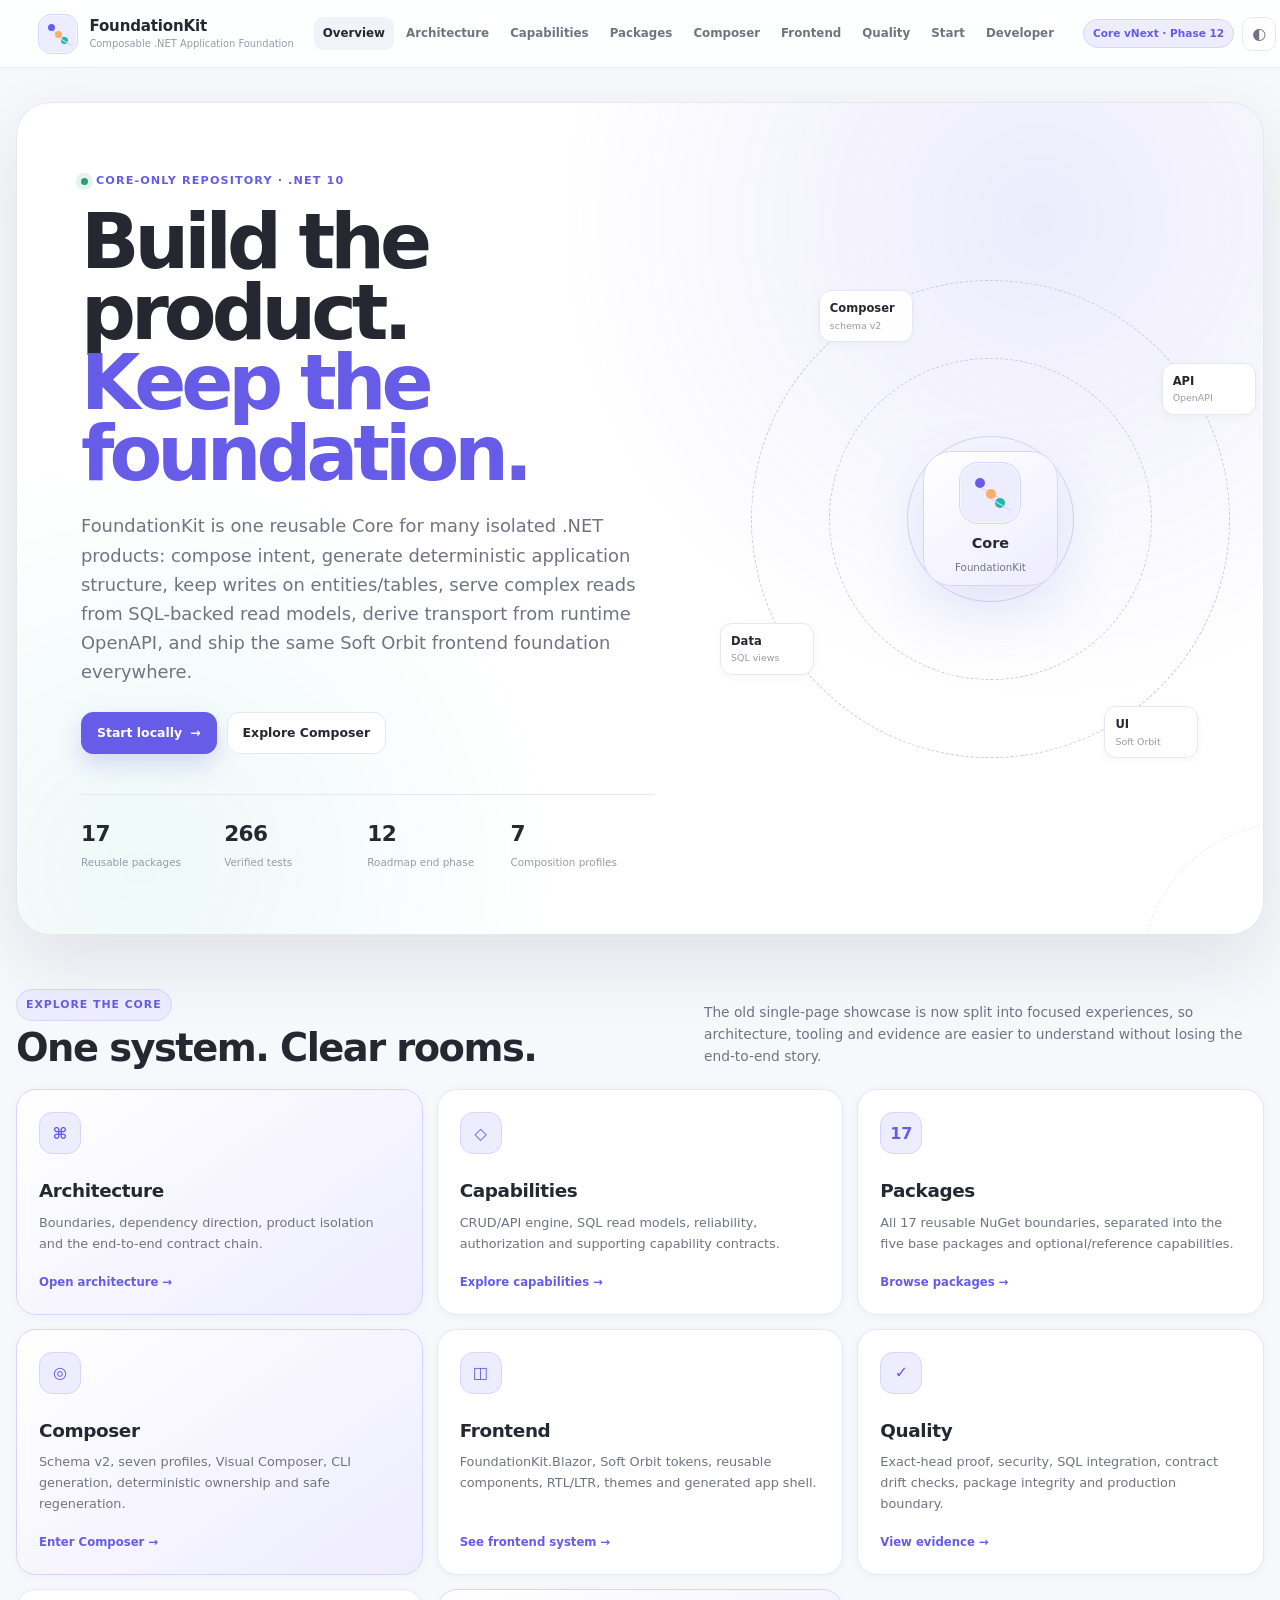
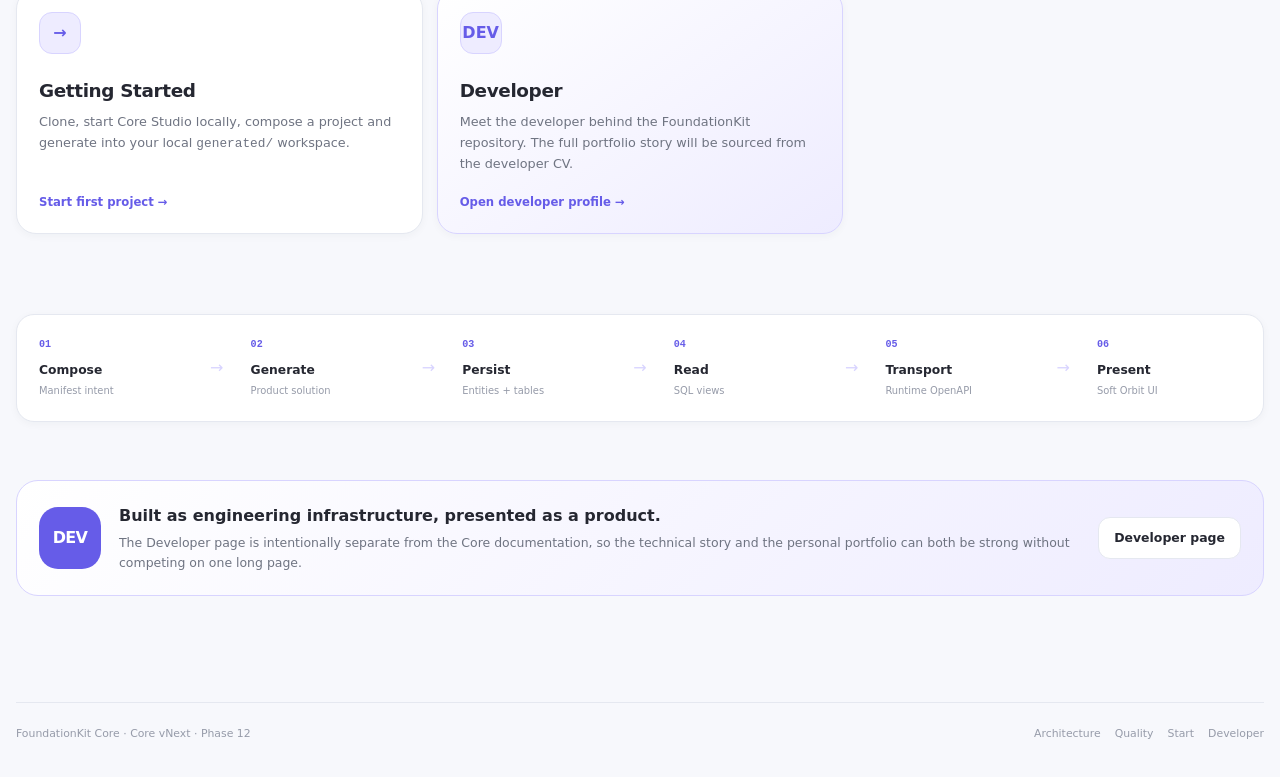
==== commit 7f916a1f: "Pages: turn home into multi-page product hub" ====
--- a/site/index.html
+++ b/site/index.html
@@ -4,475 +4,59 @@
   <meta charset="utf-8">
   <meta name="viewport" content="width=device-width, initial-scale=1">
   <meta name="theme-color" content="#F7F8FC">
-  <meta name="description" content="FoundationKit Core — a composable .NET 10 system-building foundation with deterministic Composer, SQL-first reads, typed transport, project isolation, local Core Studio generation and the Soft Orbit UI baseline.">
+  <meta name="description" content="FoundationKit Core — a composable .NET 10 foundation for deterministic product generation, SQL-first reads, typed transport and Soft Orbit frontend experiences.">
   <meta name="color-scheme" content="light dark">
-  <title>FoundationKit Core — Complete Core Reference</title>
+  <title>FoundationKit Core — Overview</title>
   <link rel="stylesheet" href="styles.css">
+  <link rel="stylesheet" href="pages.css">
 </head>
 <body>
-  <a class="skip-link" href="#main">Skip to content</a>
+<a class="skip-link" href="#main">Skip to content</a>
+<header class="topbar" id="top">
+  <a class="brand" href="index.html" aria-label="FoundationKit Core home"><span class="brand-mark" aria-hidden="true"><i></i><i></i><i></i></span><span class="brand-copy"><strong>FoundationKit</strong><small>Composable .NET Application Foundation</small></span></a>
+  <button class="nav-toggle" type="button" aria-controls="site-nav" aria-expanded="false" aria-label="Open navigation"><span></span><span></span><span></span></button>
+  <nav class="site-nav" id="site-nav" aria-label="Primary navigation">
+    <a data-page href="index.html">Overview</a><a data-page href="architecture.html">Architecture</a><a data-page href="capabilities.html">Capabilities</a><a data-page href="packages.html">Packages</a><a data-page href="composer.html">Composer</a><a data-page href="frontend.html">Frontend</a><a data-page href="quality.html">Quality</a><a data-page href="start.html">Start</a><a data-page href="developer.html">Developer</a>
+  </nav>
+  <div class="top-actions"><span class="baseline" data-baseline>Core vNext · Phase 12</span><button class="icon-button" id="theme-toggle" type="button" aria-label="Toggle theme" title="Toggle theme"><span class="theme-icon" aria-hidden="true">◐</span></button><a class="icon-button github-link" href="https://github.com/a2sn2/foundationkit-dotnet" target="_blank" rel="noreferrer" aria-label="Repository" title="Repository">↗</a></div>
+</header>
+<main class="page-main" id="main">
+  <section class="page-shell page-hero" data-reveal>
+    <div class="page-hero-grid">
+      <div>
+        <div class="page-kicker"><span class="live-dot"></span> CORE-ONLY REPOSITORY · .NET 10</div>
+        <h1 class="page-title">Build the product.<br><span>Keep the foundation.</span></h1>
+        <p class="page-lead">FoundationKit is one reusable Core for many isolated .NET products: compose intent, generate deterministic application structure, keep writes on entities/tables, serve complex reads from SQL-backed read models, derive transport from runtime OpenAPI, and ship the same Soft Orbit frontend foundation everywhere.</p>
+        <div class="page-actions"><a class="button primary" href="start.html">Start locally <span>→</span></a><a class="button secondary" href="composer.html">Explore Composer</a></div>
+        <div class="metric-strip" aria-label="Core baseline metrics"><div><strong data-package-count>17</strong><span>Reusable packages</span></div><div><strong data-test-count>266</strong><span>Verified tests</span></div><div><strong>12</strong><span>Roadmap end phase</span></div><div><strong>7</strong><span>Composition profiles</span></div></div>
+      </div>
+      <div class="hero-visual" aria-label="FoundationKit composition map">
+        <div class="core-orbit"><span class="orbit-line orbit-a"></span><span class="orbit-line orbit-b"></span><span class="orbit-line orbit-c"></span><div class="orbit-center"><span class="brand-mark large" aria-hidden="true"><i></i><i></i><i></i></span><b>Core</b><small>FoundationKit</small></div><span class="orbit-node node-composer"><b>Composer</b><small>schema v2</small></span><span class="orbit-node node-api"><b>API</b><small>OpenAPI</small></span><span class="orbit-node node-data"><b>Data</b><small>SQL views</small></span><span class="orbit-node node-ui"><b>UI</b><small>Soft Orbit</small></span></div>
+      </div>
+    </div>
+  </section>
 
-  <header class="topbar" id="top">
-    <a class="brand" href="#overview" aria-label="FoundationKit Core home">
-      <span class="brand-mark" aria-hidden="true"><i></i><i></i><i></i></span>
-      <span class="brand-copy"><strong>FoundationKit</strong><small>Composable .NET Application Foundation</small></span>
-    </a>
+  <section class="page-shell route-section" data-reveal>
+    <div class="route-heading"><div><span class="eyebrow">EXPLORE THE CORE</span><h2>One system. Clear rooms.</h2></div><p>The old single-page showcase is now split into focused experiences, so architecture, tooling and evidence are easier to understand without losing the end-to-end story.</p></div>
+    <div class="route-grid">
+      <a class="route-card featured" href="architecture.html"><span class="route-icon">⌘</span><h3>Architecture</h3><p>Boundaries, dependency direction, product isolation and the end-to-end contract chain.</p><span class="route-link">Open architecture →</span></a>
+      <a class="route-card" href="capabilities.html"><span class="route-icon">◇</span><h3>Capabilities</h3><p>CRUD/API engine, SQL read models, reliability, authorization and supporting capability contracts.</p><span class="route-link">Explore capabilities →</span></a>
+      <a class="route-card" href="packages.html"><span class="route-icon">17</span><h3>Packages</h3><p>All 17 reusable NuGet boundaries, separated into the five base packages and optional/reference capabilities.</p><span class="route-link">Browse packages →</span></a>
+      <a class="route-card featured" href="composer.html"><span class="route-icon">◎</span><h3>Composer</h3><p>Schema v2, seven profiles, Visual Composer, CLI generation, deterministic ownership and safe regeneration.</p><span class="route-link">Enter Composer →</span></a>
+      <a class="route-card" href="frontend.html"><span class="route-icon">◫</span><h3>Frontend</h3><p>FoundationKit.Blazor, Soft Orbit tokens, reusable components, RTL/LTR, themes and generated app shell.</p><span class="route-link">See frontend system →</span></a>
+      <a class="route-card" href="quality.html"><span class="route-icon">✓</span><h3>Quality</h3><p>Exact-head proof, security, SQL integration, contract drift checks, package integrity and production boundary.</p><span class="route-link">View evidence →</span></a>
+      <a class="route-card" href="start.html"><span class="route-icon">→</span><h3>Getting Started</h3><p>Clone, start Core Studio locally, compose a project and generate into your local <code>generated/</code> workspace.</p><span class="route-link">Start first project →</span></a>
+      <a class="route-card featured" href="developer.html"><span class="route-icon">DEV</span><h3>Developer</h3><p>Meet the developer behind the FoundationKit repository. The full portfolio story will be sourced from the developer CV.</p><span class="route-link">Open developer profile →</span></a>
+    </div>
+  </section>
 
-    <button class="nav-toggle" type="button" aria-controls="site-nav" aria-expanded="false" aria-label="Open navigation">
-      <span></span><span></span><span></span>
-    </button>
+  <section class="page-shell route-section" data-reveal>
+    <div class="flow-track" aria-label="FoundationKit end-to-end path"><article><span>01</span><b>Compose</b><small>Manifest intent</small></article><i>→</i><article><span>02</span><b>Generate</b><small>Product solution</small></article><i>→</i><article><span>03</span><b>Persist</b><small>Entities + tables</small></article><i>→</i><article><span>04</span><b>Read</b><small>SQL views</small></article><i>→</i><article><span>05</span><b>Transport</b><small>Runtime OpenAPI</small></article><i>→</i><article><span>06</span><b>Present</b><small>Soft Orbit UI</small></article></div>
 
-    <nav class="site-nav" id="site-nav" aria-label="Primary navigation">
-      <a href="#architecture">Architecture</a>
-      <a href="#packages">Packages</a>
-      <a href="#composer">Composer</a>
-      <a href="#runtime">Runtime</a>
-      <a href="#frontend">Frontend</a>
-      <a href="#quality">Quality</a>
-      <a href="#start">Start</a>
-    </nav>
-
-    <div class="top-actions">
-      <span class="baseline" data-baseline>Core vNext · Phase 12</span>
-      <button class="icon-button" id="theme-toggle" type="button" aria-label="Toggle theme" title="Toggle theme">
-        <span class="theme-icon" aria-hidden="true">◐</span>
-      </button>
-      <a class="icon-button github-link" href="https://github.com/a2sn2/foundationkit-dotnet" target="_blank" rel="noreferrer" aria-label="Open FoundationKit repository" title="Repository">↗</a>
-    </div>
-  </header>
-
-  <main id="main">
-    <section class="hero section-shell" id="overview" data-reveal>
-      <div class="hero-copy">
-        <div class="hero-kicker"><span class="live-dot"></span> CORE-ONLY REPOSITORY · .NET 10</div>
-        <h1>One reusable foundation.<br><span>Many isolated products.</span></h1>
-        <p class="hero-lead">FoundationKit is the complete shared Core behind generated .NET applications: deterministic composition, reusable application contracts, SQL-backed execution, runtime transport contracts, typed clients, and one first-party frontend foundation.</p>
-        <div class="hero-actions">
-          <a class="button primary" href="#start">Start locally <span>→</span></a>
-          <a class="button secondary" href="https://github.com/a2sn2/foundationkit-dotnet/blob/main/docs/ARCHITECTURE.md" target="_blank" rel="noreferrer">Read architecture</a>
-        </div>
-        <div class="metric-strip" aria-label="Core baseline metrics">
-          <div><strong data-package-count>17</strong><span>Reusable packages</span></div>
-          <div><strong data-test-count>266</strong><span>Passing tests</span></div>
-          <div><strong>12</strong><span>Roadmap end phase</span></div>
-          <div><strong>7</strong><span>Composition profiles</span></div>
-        </div>
-      </div>
-
-      <div class="hero-visual" aria-label="FoundationKit composition map">
-        <div class="core-orbit">
-          <span class="orbit-line orbit-a"></span>
-          <span class="orbit-line orbit-b"></span>
-          <span class="orbit-line orbit-c"></span>
-          <div class="orbit-center">
-            <span class="brand-mark large" aria-hidden="true"><i></i><i></i><i></i></span>
-            <b>Core</b><small>FoundationKit</small>
-          </div>
-          <span class="orbit-node node-composer"><b>Composer</b><small>schema v2</small></span>
-          <span class="orbit-node node-api"><b>API</b><small>OpenAPI</small></span>
-          <span class="orbit-node node-data"><b>Data</b><small>SQL views</small></span>
-          <span class="orbit-node node-ui"><b>UI</b><small>Soft Orbit</small></span>
-        </div>
-      </div>
-    </section>
-
-    <section class="section section-shell" id="core-map" data-reveal>
-      <div class="section-heading split-heading">
-        <div>
-          <span class="eyebrow">THE CORE AT A GLANCE</span>
-          <h2>Everything in the repository belongs to one coherent system-building path.</h2>
-        </div>
-        <p>No hidden second generator, no product-specific schema in reusable packages, and no browser-side authorization or relational business logic.</p>
-      </div>
-
-      <div class="flow-track" aria-label="FoundationKit end-to-end contract chain">
-        <article><span>01</span><b>Visual / CLI Composer</b><small>One canonical manifest engine</small></article>
-        <i>→</i>
-        <article><span>02</span><b>Generated Product</b><small>Domain · App · Infra · API</small></article>
-        <i>→</i>
-        <article><span>03</span><b>SQL + Read Models</b><small>Tables · indexes · views</small></article>
-        <i>→</i>
-        <article><span>04</span><b>Runtime OpenAPI</b><small>Serialized transport SSOT</small></article>
-        <i>→</i>
-        <article><span>05</span><b>Typed Client</b><small>Deterministic C# transport</small></article>
-        <i>→</i>
-        <article><span>06</span><b>Soft Orbit UI</b><small>Shared Blazor foundation</small></article>
-      </div>
-    </section>
-
-    <section class="section section-shell" id="architecture" data-reveal>
-      <div class="section-heading">
-        <span class="eyebrow">ARCHITECTURE</span>
-        <h2>Clean boundaries stay explicit even when generation is configuration-first.</h2>
-        <p>FoundationKit shares reusable code while each consumer owns runtime state, provider choices, migrations, credentials, policies and product semantics.</p>
-      </div>
-
-      <div class="architecture-layout">
-        <div class="layer-stack">
-          <article class="layer domain"><span>01</span><div><b>Domain</b><p>Entities, aggregate roots, value objects, domain events and exceptions with no framework dependency.</p></div></article>
-          <article class="layer application"><span>02</span><div><b>Application</b><p>Results, validation, repositories/specifications, UoW, capability composition, project/module contracts, generic CRUD orchestration and provider-neutral reliability contracts.</p></div></article>
-          <article class="layer infrastructure"><span>03</span><div><b>Infrastructure</b><p>Provider-neutral EF adapters, relational idempotency adapter, domain-event dispatch and module/EF composition helpers. The host still selects the concrete database provider.</p></div></article>
-          <article class="layer webapi"><span>04</span><div><b>WebApi</b><p>Problem Details, correlation, generic endpoints, request-pipeline helpers, concurrency/idempotency orchestration and runtime contract metadata.</p></div></article>
-          <article class="layer blazor"><span>05</span><div><b>Blazor</b><p>Typed API/error state plus the reusable Soft Orbit design system. It does not depend on server persistence.</p></div></article>
-        </div>
-
-        <aside class="principles-card">
-          <span class="mini-label">BOUNDARY RULES</span>
-          <ul class="check-list">
-            <li><span>✓</span> Lower layers do not depend upward for convenience.</li>
-            <li><span>✓</span> Reusable packages do not own product migrations.</li>
-            <li><span>✓</span> Consumers choose provider, schema and deployment.</li>
-            <li><span>✓</span> Authorization stays server-authoritative.</li>
-            <li><span>✓</span> Unsupported generation shapes fail closed.</li>
-            <li><span>✓</span> Project runtime state is isolated by host.</li>
-          </ul>
-          <a class="text-link" href="https://github.com/a2sn2/foundationkit-dotnet/blob/main/docs/ARCHITECTURE.md" target="_blank" rel="noreferrer">Architecture source →</a>
-        </aside>
-      </div>
-    </section>
-
-    <section class="section section-shell" id="packages" data-reveal>
-      <div class="section-heading split-heading">
-        <div>
-          <span class="eyebrow">17 REUSABLE PACKAGES</span>
-          <h2>The package boundary is intentionally compact.</h2>
-        </div>
-        <p>Package version, capability maturity and capability contract version are separate concepts. New features strengthen existing boundaries unless a genuinely independent package is justified.</p>
-      </div>
-
-      <div class="package-toolbar" role="group" aria-label="Filter packages">
-        <button class="filter-chip active" type="button" data-package-filter="all">All · 17</button>
-        <button class="filter-chip" type="button" data-package-filter="base">Base · 5</button>
-        <button class="filter-chip" type="button" data-package-filter="optional">Optional / Reference · 12</button>
-      </div>
-
-      <div class="package-grid" id="package-grid">
-        <article class="package-card" data-package-kind="base"><span class="package-index">01</span><div><b>FoundationKit.Domain</b><small>Base · framework-free</small><p>Entity, aggregate, value-object and domain-event primitives.</p></div></article>
-        <article class="package-card" data-package-kind="base"><span class="package-index">02</span><div><b>FoundationKit.Application</b><small>Base · orchestration</small><p>Results, validation, repositories, specifications, UoW, capability graph, project isolation, modules, CRUD and idempotency contracts.</p></div></article>
-        <article class="package-card" data-package-kind="base"><span class="package-index">03</span><div><b>FoundationKit.Infrastructure</b><small>Base · provider-neutral EF</small><p>EF repository/UoW/event adapters, relational idempotency and Core model-composition helpers.</p></div></article>
-        <article class="package-card" data-package-kind="base"><span class="package-index">04</span><div><b>FoundationKit.WebApi</b><small>Base · HTTP</small><p>Problem Details, correlation, generic CRUD endpoints and request/reliability pipeline helpers.</p></div></article>
-        <article class="package-card" data-package-kind="base"><span class="package-index">05</span><div><b>FoundationKit.Blazor</b><small>Base · frontend</small><p>Typed transport/presentation state and the first-party Soft Orbit Razor design system.</p></div></article>
-
-        <article class="package-card" data-package-kind="optional"><span class="package-index">06</span><div><b>FoundationKit.Auditing</b><small>Reference</small><p>Bounded audit event/context/sink contracts and CRUD audit observer.</p></div></article>
-        <article class="package-card" data-package-kind="optional"><span class="package-index">07</span><div><b>FoundationKit.Security</b><small>Preview</small><p>Reverse-proxy, rate-partition and MFA-assurance conventions.</p></div></article>
-        <article class="package-card" data-package-kind="optional"><span class="package-index">08</span><div><b>FoundationKit.Identity</b><small>Reference</small><p>Account policy, security event, notification and step-up contracts without a universal user store.</p></div></article>
-        <article class="package-card" data-package-kind="optional"><span class="package-index">09</span><div><b>FoundationKit.Authorization</b><small>Reference</small><p>Permissions, roles, grants, evaluator and ownership primitives; product roles remain host-owned.</p></div></article>
-        <article class="package-card" data-package-kind="optional"><span class="package-index">10</span><div><b>FoundationKit.Workflow</b><small>Reference</small><p>Deterministic transition definitions/resolution with bounded audit intent.</p></div></article>
-        <article class="package-card" data-package-kind="optional"><span class="package-index">11</span><div><b>FoundationKit.Approvals</b><small>Reference</small><p>Approve/reject decisions, maker-checker gate, workflow resolution and audit intent.</p></div></article>
-        <article class="package-card" data-package-kind="optional"><span class="package-index">12</span><div><b>FoundationKit.Notifications</b><small>Reference</small><p>Channel-neutral bounded message, sender and delivery-result contracts.</p></div></article>
-        <article class="package-card" data-package-kind="optional"><span class="package-index">13</span><div><b>FoundationKit.Notifications.Smtp</b><small>Reference provider</small><p>Validated narrow SMTP transport adapter over the Notifications contract.</p></div></article>
-        <article class="package-card" data-package-kind="optional"><span class="package-index">14</span><div><b>FoundationKit.Settings</b><small>Reference</small><p>Bounded keys/scopes/values with deterministic source precedence.</p></div></article>
-        <article class="package-card" data-package-kind="optional"><span class="package-index">15</span><div><b>FoundationKit.FeatureManagement</b><small>Reference</small><p>Settings-backed Boolean feature decisions with explicit defaults and fail-closed invalid configuration.</p></div></article>
-        <article class="package-card" data-package-kind="optional"><span class="package-index">16</span><div><b>FoundationKit.Localization</b><small>Reference</small><p>Culture metadata, RTL/LTR directionality, fallback and bounded time-zone identity.</p></div></article>
-        <article class="package-card" data-package-kind="optional"><span class="package-index">17</span><div><b>FoundationKit.Caching</b><small>Reference</small><p>Byte-cache contracts, TTL/hit/miss/remove semantics and in-memory reference provider.</p></div></article>
-      </div>
-
-      <div class="source-row"><a class="text-link" href="https://github.com/a2sn2/foundationkit-dotnet/blob/main/docs/PACKAGES.md" target="_blank" rel="noreferrer">Package contracts →</a><span>Exactly 17 <code>.nupkg</code> + 17 <code>.snupkg</code> in the verified baseline.</span></div>
-    </section>
-
-    <section class="section section-shell" id="composer" data-reveal>
-      <div class="section-heading">
-        <span class="eyebrow">COMPOSER · SCHEMA V2</span>
-        <h2>Describe project intent once. Analyze and generate through one canonical engine.</h2>
-        <p>The Visual Composer and CLI both converge on the same manifest parser, dependency analyzer and schema-aware project generator.</p>
-      </div>
-
-      <div class="composer-grid">
-        <article class="feature-card accent-card">
-          <span class="card-icon">◇</span>
-          <h3>Project model</h3>
-          <pre class="mini-code"><code>Project
- ├─ Profile / Providers
- └─ Modules
-     └─ Resources
-         ├─ Behaviors
-         ├─ Fields
-         ├─ Overrides
-         └─ API
-
-Read Models → SQL Views</code></pre>
-        </article>
-        <article class="feature-card">
-          <span class="card-icon">⌁</span>
-          <h3>Seven profiles</h3>
-          <div class="tag-cloud"><span>minimal</span><span>standard</span><span>enterprise</span><span>fintech</span><span>saas</span><span>internal-business</span><span>public-portal</span></div>
-          <p>Profiles expand through the canonical capability dependency graph; resource behaviors do not create a second graph.</p>
-        </article>
-        <article class="feature-card">
-          <span class="card-icon">✓</span>
-          <h3>Fail-closed generation</h3>
-          <p>Safe identifiers, bounded routes/types/options and explicit supported combinations. Unsupported manager, provider, query or behavior combinations are rejected rather than partially emitted.</p>
-        </article>
-        <article class="feature-card">
-          <span class="card-icon">↻</span>
-          <h3>Deterministic ownership</h3>
-          <p>Generated files are tracked by an ownership marker and SHA-256 hashes. Force-regeneration refuses modified generated files or user-added files.</p>
-        </article>
-      </div>
-
-      <div class="local-studio-card">
-        <div>
-          <span class="mini-label">LOCAL CORE STUDIO</span>
-          <h3>Choose → Validate → Generate directly on your machine.</h3>
-          <p>Core Studio writes only to <code>generated/&lt;ProjectName&gt;</code>. The browser cannot provide an arbitrary filesystem path; Foundation source is mounted read-only and generated output is the writable workspace.</p>
-        </div>
-        <div class="command-card">
-          <div class="command-head"><span>PowerShell</span><button class="copy-button" type="button" data-copy=".\foundationkit.ps1 start -Target Workbench">Copy</button></div>
-          <code>.\foundationkit.ps1 start -Target Workbench</code>
-          <small>Then open <b>http://localhost:8080/compose</b></small>
-        </div>
-      </div>
-      <div class="source-row"><a class="text-link" href="https://github.com/a2sn2/foundationkit-dotnet/blob/main/docs/LOCAL-STUDIO-GENERATION.md" target="_blank" rel="noreferrer">Local generation guide →</a><a class="text-link" href="https://github.com/a2sn2/foundationkit-dotnet/blob/main/docs/COMPOSER-PROJECT-MODEL-V2.md" target="_blank" rel="noreferrer">Project model v2 →</a></div>
-    </section>
-
-    <section class="section section-shell" id="runtime" data-reveal>
-      <div class="section-heading split-heading">
-        <div>
-          <span class="eyebrow">MODULE / CRUD / API ENGINE</span>
-          <h2>Reusable orchestration, explicit product semantics.</h2>
-        </div>
-        <p>The Core supplies generic mechanics. The consumer still owns semantic authorization, business managers, provider decisions and domain rules.</p>
-      </div>
-
-      <div class="runtime-diagram">
-        <div class="runtime-column request-column"><span>REQUEST</span><b>HTTP / Typed Client</b><small>Headers · query · DTO</small></div>
-        <div class="runtime-arrow">→</div>
-        <div class="runtime-column engine-column"><span>API ENGINE</span><b>Transport boundary</b><small>Pagination · filters · sorts · ETag · idempotency</small></div>
-        <div class="runtime-arrow">→</div>
-        <div class="runtime-column service-column"><span>CRUD SERVICE</span><b>Application orchestration</b><small>Validation · authorization · manager · mapper · repository · UoW · concurrency · observers</small></div>
-        <div class="runtime-arrow">→</div>
-        <div class="runtime-column result-column"><span>RESULT</span><b>Typed outcome</b><small>HTTP · Problem Details · OpenAPI</small></div>
-      </div>
-
-      <div class="two-column-grid">
-        <article class="info-panel">
-          <span class="mini-label">WRITE PATH</span>
-          <h3>Entities and tables remain authoritative for commands.</h3>
-          <pre class="mini-code"><code>API
- ↓
-Application command / service
- ↓
-Entity / Aggregate
- ↓
-Repository + UoW
- ↓
-Tables</code></pre>
-          <p>Optimistic concurrency is explicit through policy + ETag/If-Match and is not duplicated in update DTOs.</p>
-        </article>
-        <article class="info-panel aqua-panel">
-          <span class="mini-label">MULTI-TABLE / REPORT READ</span>
-          <h3>Read Models are purpose-built instead of browser-side joins.</h3>
-          <pre class="mini-code"><code>API Query
- ↓
-Read-model contract
- ↓
-Keyless EF mapping
- ↓
-SQL View
- ↓
-Tables</code></pre>
-          <p>Filtering, sorting, count and paging stay SQL-side with explicit allowed fields and product-owned indexes.</p>
-        </article>
-      </div>
-    </section>
-
-    <section class="section section-shell" id="transport" data-reveal>
-      <div class="section-heading">
-        <span class="eyebrow">TRANSPORT SOURCE OF TRUTH</span>
-        <h2>Runtime OpenAPI is the canonical serialized transport contract.</h2>
-        <p>Derived artifacts flow one way. Drift is tested instead of manually synchronized.</p>
-      </div>
-
-      <div class="transport-chain">
-        <article><span>1</span><b>C# contracts + endpoint metadata</b><small>Runtime behavior source</small></article>
-        <i>→</i>
-        <article class="highlight"><span>2</span><b>Runtime OpenAPI</b><small>Serialized transport SSOT</small></article>
-        <i>↘</i>
-        <article><span>3A</span><b>Postman</b><small>Deterministic generated collection</small></article>
-        <article><span>3B</span><b>C# Typed Client</b><small>Requiredness + headers + metadata</small></article>
-        <i>→</i>
-        <article><span>4</span><b>Blazor Shell</b><small>Same typed transport + shared UI</small></article>
-      </div>
-
-      <div class="detail-grid three">
-        <article><b>Requiredness aligned</b><p>CLR nullable/required semantics are checked against generated OpenAPI client shapes.</p></article>
-        <article><b>Reliability metadata preserved</b><p>Idempotency-Key, If-Match, ETag, Location and CorrelationId flow through the typed boundary.</p></article>
-        <article><b>Unsupported shapes fail closed</b><p>The client generator rejects transport shapes it cannot represent safely instead of silently dropping semantics.</p></article>
-      </div>
-    </section>
-
-    <section class="section section-shell" id="isolation" data-reveal>
-      <div class="section-heading split-heading">
-        <div>
-          <span class="eyebrow">PROJECT ISOLATION + RELIABILITY</span>
-          <h2>Share Core code, never shared mutable project identity.</h2>
-        </div>
-        <p>Each host owns one immutable project identity. Shared infrastructure is namespaced so independent products do not collapse into one runtime state.</p>
-      </div>
-
-      <div class="isolation-visual">
-        <div class="product-node product-a"><span>A</span><b>Project A</b><small>own DI · config · policy · migrations</small></div>
-        <div class="shared-core"><span class="brand-mark" aria-hidden="true"><i></i><i></i><i></i></span><b>FoundationKit Core</b><small>shared reusable code</small></div>
-        <div class="product-node product-b"><span>B</span><b>Project B</b><small>own DI · config · policy · migrations</small></div>
-        <div class="sql-shared"><b>Shared SQL Server is allowed</b><small>project-scoped resource tables · idempotency · migration history</small></div>
-      </div>
-
-      <div class="detail-grid four">
-        <article><b>Project identity</b><p>Immutable identity is registered per host; global mutable composition state is avoided.</p></article>
-        <article><b>Durable idempotency</b><p>Project-scoped acquisition/replay prevents one product from reusing another product's key space.</p></article>
-        <article><b>Optimistic concurrency</b><p>Explicit application policy and HTTP preconditions provide typed 412/428 outcomes.</p></article>
-        <article><b>A/B SQL proof</b><p>CI runs two generated products concurrently against one SQL Server and verifies data/replay isolation.</p></article>
-      </div>
-      <div class="source-row"><a class="text-link" href="https://github.com/a2sn2/foundationkit-dotnet/blob/main/docs/PROJECT-ISOLATION-AND-COMPATIBILITY.md" target="_blank" rel="noreferrer">Isolation & compatibility policy →</a></div>
-    </section>
-
-    <section class="section section-shell" id="frontend" data-reveal>
-      <div class="section-heading split-heading">
-        <div>
-          <span class="eyebrow">FOUNDATIONKIT.BLAZOR · SOFT ORBIT</span>
-          <h2>One visual DNA for Core Studio and generated apps.</h2>
-        </div>
-        <p>The UI foundation is reusable Core, not a Workbench skin. Product branding overrides semantic tokens and identity at the host boundary instead of forking the shared component CSS.</p>
-      </div>
-
-      <div class="frontend-showcase">
-        <div class="token-board">
-          <span class="token token-iris"><i></i><b>Iris</b><small>primary emphasis</small></span>
-          <span class="token token-aqua"><i></i><b>Aqua</b><small>secondary signal</small></span>
-          <span class="token token-warm"><i></i><b>Warm</b><small>small accent</small></span>
-          <span class="token token-neutral"><i></i><b>Neutral</b><small>quiet surfaces</small></span>
-        </div>
-        <div class="component-board">
-          <div class="component-window">
-            <div class="window-head"><span class="brand-mark mini" aria-hidden="true"><i></i><i></i><i></i></span><b>Generated Product</b><span class="window-actions"><i></i><i></i></span></div>
-            <div class="window-body"><aside><span class="active"></span><span></span><span></span><span></span></aside><section><span class="fake-eyebrow"></span><span class="fake-title"></span><div class="fake-cards"><i></i><i></i><i></i></div><div class="fake-table"></div></section></div>
-          </div>
-        </div>
-      </div>
-
-      <div class="component-list">
-        <code>FkAppShell</code><code>FkNavItem</code><code>FkButton</code><code>FkCard</code><code>FkBadge</code><code>FkPageHeader</code><code>FkEmptyState</code><code>FkLoadingState</code><code>FkThemeToggle</code><code>FkBrandMark</code>
-      </div>
-
-      <div class="detail-grid three">
-        <article><b>Light / Dark</b><p>Semantic tokens and persistent theme behavior without product-specific color assumptions.</p></article>
-        <article><b>RTL / LTR</b><p>Responsive shell behavior supports both text directions at the reusable UI boundary.</p></article>
-        <article><b>No MudBlazor dependency in Core UI</b><p>MudBlazor remains a Workbench/sample concern and is not promoted into FoundationKit.Blazor.</p></article>
-      </div>
-      <div class="source-row"><a class="text-link" href="https://github.com/a2sn2/foundationkit-dotnet/blob/main/docs/DESIGN-SYSTEM.md" target="_blank" rel="noreferrer">Design system source →</a></div>
-    </section>
-
-    <section class="section section-shell" id="roadmap" data-reveal>
-      <div class="section-heading">
-        <span class="eyebrow">ROADMAP BOUNDARY</span>
-        <h2>The approved Core vNext roadmap ends at Phase 12.</h2>
-        <p>The final typed/read/frontend/tooling work is recorded as Phase 12 closure tracks—not Phase 13–16.</p>
-      </div>
-
-      <div class="closure-grid">
-        <article><span>12.C1</span><b>Typed transport</b><p>Runtime OpenAPI → deterministic C# typed client with requiredness, reliability headers and response metadata.</p></article>
-        <article><span>12.C2</span><b>SQL read engine</b><p>Query/index intent, SQL-side execution and SQL-view-backed multi-table/report read models.</p></article>
-        <article><span>12.C3</span><b>Frontend foundation</b><p>Reusable presentation/query state and Core Studio reference experience.</p></article>
-        <article><span>12.C4</span><b>Tooling closure</b><p>Visual canonical Composer plus deterministic OpenAPI-wired generated Blazor shell.</p></article>
-      </div>
-
-      <div class="future-note">
-        <div><span class="status-dot planned"></span><b>Evidence-driven future capabilities</b></div>
-        <p>Files/documents, jobs/messaging, webhooks/realtime, multi-tenancy, external search/reporting, privacy/retention, money/numbering, Redis/PostgreSQL/object-storage providers and AI remain future product/provider-driven work. They are not silently claimed as delivered by the Phase 12 baseline.</p>
-      </div>
-      <div class="source-row"><a class="text-link" href="https://github.com/a2sn2/foundationkit-dotnet/blob/main/docs/CAPABILITY-ROADMAP-V1.md" target="_blank" rel="noreferrer">Roadmap source →</a></div>
-    </section>
-
-    <section class="section section-shell" id="quality" data-reveal>
-      <div class="section-heading split-heading">
-        <div>
-          <span class="eyebrow">ENGINEERING EVIDENCE</span>
-          <h2>Exact-head gates prove one coherent repository state.</h2>
-        </div>
-        <p>Green CI is repository engineering evidence. It is deliberately kept separate from Production approval and operational go-live governance.</p>
-      </div>
-
-      <div class="quality-layout">
-        <div class="quality-score">
-          <div class="score-ring"><strong data-test-count>266</strong><span>tests</span></div>
-          <div><b>0 failed</b><p>253 FoundationKit tests + 13 Workbench tests in the local-generation baseline.</p></div>
-        </div>
-        <div class="gate-grid">
-          <span>✓ FoundationKit CI</span>
-          <span>✓ Composer Generation</span>
-          <span>✓ Composer Full-Stack Proof</span>
-          <span>✓ Typed Client Proof</span>
-          <span>✓ Read Engine Proof</span>
-          <span>✓ Frontend Generation Proof</span>
-          <span>✓ Security Scan</span>
-          <span>✓ CodeQL</span>
-          <span>✓ Windows Manager Check</span>
-          <span>✓ SQL / OpenAPI / Postman smoke</span>
-          <span>✓ Package integrity</span>
-          <span>✓ Project A/B isolation</span>
-        </div>
-      </div>
-    </section>
-
-    <section class="section section-shell production-boundary" data-reveal>
-      <div class="boundary-icon">!</div>
-      <div>
-        <span class="mini-label">PRODUCTION BOUNDARY</span>
-        <h2>Repository complete does not mean Production Approved.</h2>
-        <p>Real go-live still requires protected-main governance, independent approval and environment-specific security, operations, recovery, identity, secrets, compliance and acceptance controls. That boundary remains tracked separately.</p>
-      </div>
-      <a class="button secondary" href="https://github.com/a2sn2/foundationkit-dotnet/issues/35" target="_blank" rel="noreferrer">Governance issue #35</a>
-    </section>
-
-    <section class="section section-shell start-section" id="start" data-reveal>
-      <div class="start-copy">
-        <span class="eyebrow">START THE FIRST PROJECT</span>
-        <h2>Download Core. Run Studio. Choose. Validate. Generate.</h2>
-        <p>The normal Windows workflow keeps FoundationKit source local and generates each new product under its own isolated workspace.</p>
-        <div class="start-steps">
-          <span><b>1</b> Clone / download repo</span>
-          <span><b>2</b> Start Workbench</span>
-          <span><b>3</b> Open <code>/compose</code></span>
-          <span><b>4</b> Choose + Validate</span>
-          <span><b>5</b> Generate Project</span>
-          <span><b>6</b> Open generated solution</span>
-        </div>
-      </div>
-      <div class="terminal-card">
-        <div class="terminal-head"><span><i></i><i></i><i></i></span><b>PowerShell</b></div>
-        <pre><code><span class="prompt">PS&gt;</span> git clone https://github.com/a2sn2/foundationkit-dotnet.git
-<span class="prompt">PS&gt;</span> cd foundationkit-dotnet
-<span class="prompt">PS&gt;</span> .\foundationkit.ps1 start -Target Workbench
-
-<span class="comment"># Studio opens locally</span>
-http://localhost:8080/compose
-
-<span class="comment"># Generated output</span>
-generated\MySystem\MySystem.sln</code></pre>
-        <button class="copy-button wide" type="button" data-copy="git clone https://github.com/a2sn2/foundationkit-dotnet.git\ncd foundationkit-dotnet\n.\foundationkit.ps1 start -Target Workbench">Copy startup commands</button>
-      </div>
-    </section>
-
-    <section class="docs-section section-shell" data-reveal>
-      <div class="section-heading"><span class="eyebrow">SOURCE DOCUMENTATION</span><h2>Every visual claim links back to repository truth.</h2></div>
-      <div class="docs-grid">
-        <a href="https://github.com/a2sn2/foundationkit-dotnet/blob/main/docs/ARCHITECTURE.md" target="_blank" rel="noreferrer"><b>Architecture</b><small>layers · runtime · provider boundaries</small><span>↗</span></a>
-        <a href="https://github.com/a2sn2/foundationkit-dotnet/blob/main/docs/PACKAGES.md" target="_blank" rel="noreferrer"><b>Package contracts</b><small>all 17 reusable packages</small><span>↗</span></a>
-        <a href="https://github.com/a2sn2/foundationkit-dotnet/blob/main/docs/COMPOSER-PROJECT-MODEL-V2.md" target="_blank" rel="noreferrer"><b>Composer model</b><small>schema v2 project semantics</small><span>↗</span></a>
-        <a href="https://github.com/a2sn2/foundationkit-dotnet/blob/main/docs/CRUD-MODULE-ENGINE.md" target="_blank" rel="noreferrer"><b>Module / CRUD Engine</b><small>application orchestration contract</small><span>↗</span></a>
-        <a href="https://github.com/a2sn2/foundationkit-dotnet/blob/main/docs/architecture/READ-MODEL-VIEW-POLICY.md" target="_blank" rel="noreferrer"><b>Read Model policy</b><small>SQL views · reports · joins</small><span>↗</span></a>
-        <a href="https://github.com/a2sn2/foundationkit-dotnet/blob/main/docs/TYPED-CLIENT-GENERATION-V1.md" target="_blank" rel="noreferrer"><b>Typed client</b><small>OpenAPI → deterministic C#</small><span>↗</span></a>
-        <a href="https://github.com/a2sn2/foundationkit-dotnet/blob/main/docs/DESIGN-SYSTEM.md" target="_blank" rel="noreferrer"><b>Soft Orbit</b><small>shared frontend design system</small><span>↗</span></a>
-        <a href="https://github.com/a2sn2/foundationkit-dotnet/blob/main/docs/LOCAL-STUDIO-GENERATION.md" target="_blank" rel="noreferrer"><b>Local Studio</b><small>choose · validate · generate</small><span>↗</span></a>
-      </div>
-    </section>
-  </main>
-
-  <footer class="footer">
-    <div class="footer-brand"><span class="brand-mark mini" aria-hidden="true"><i></i><i></i><i></i></span><div><b>FoundationKit Core</b><small data-manifest-summary>.NET 10 · Phase 12 · 17 packages</small></div></div>
-    <div class="footer-links"><a href="#top">Back to top ↑</a><a href="https://github.com/a2sn2/foundationkit-dotnet" target="_blank" rel="noreferrer">GitHub ↗</a><a href="https://github.com/a2sn2/foundationkit-dotnet/blob/main/LICENSE" target="_blank" rel="noreferrer">MIT License</a></div>
-  </footer>
-
-  <script src="app.js"></script>
+    <div class="developer-teaser"><div class="dev-avatar">DEV</div><div><b>Built as engineering infrastructure, presented as a product.</b><p>The Developer page is intentionally separate from the Core documentation, so the technical story and the personal portfolio can both be strong without competing on one long page.</p></div><a class="button secondary" href="developer.html">Developer page</a></div>
+  </section>
+</main>
+<footer class="site-footer"><span>FoundationKit Core · <span data-baseline>Core vNext · Phase 12</span></span><nav><a href="architecture.html">Architecture</a><a href="quality.html">Quality</a><a href="start.html">Start</a><a href="developer.html">Developer</a></nav></footer>
+<script src="app.js"></script><script src="multipage.js"></script>
 </body>
-</html>+</html>
--- a/site/styles.css
+++ b/site/styles.css
@@ -1,70 +1,148 @@
 :root {
   color-scheme: light;
   --primary:#665CE8;
-  --primary-hover:#584FD4;
+  --primary-strong:#5147D2;
   --primary-soft:#EEECFF;
   --primary-border:#D8D4FF;
   --aqua:#22B8A7;
   --aqua-soft:#E4F8F5;
   --warm:#FFAD66;
+  --warm-soft:#FFF2E7;
   --canvas:#F7F8FC;
   --surface:#FFFFFF;
-  --muted-surface:#F1F3F8;
+  --surface-2:#F1F3F8;
+  --surface-3:#EAEDF4;
   --text:#252731;
   --muted:#6F7482;
-  --quiet:#9A9EAA;
-  --border:#E7E9F0;
-  --shadow:0 14px 34px rgba(35,39,49,.07);
-  --radius:16px;
+  --quiet:#969BA9;
+  --border:#E5E8F0;
+  --danger:#C85353;
+  --success:#2F9C75;
+  --shadow-sm:0 2px 8px rgba(35,39,49,.04);
+  --shadow-md:0 14px 34px rgba(35,39,49,.07);
+  --shadow-lg:0 28px 70px rgba(35,39,49,.10);
+  --radius-sm:12px;
+  --radius:18px;
+  --radius-lg:28px;
+  --max:1320px;
   --ease:cubic-bezier(.2,0,0,1);
 }
 
+html[data-theme="dark"] {
+  color-scheme:dark;
+  --primary:#928BFF;
+  --primary-strong:#A29CFF;
+  --primary-soft:#292643;
+  --primary-border:#464064;
+  --aqua:#49D1C2;
+  --aqua-soft:#173A35;
+  --warm:#FFB978;
+  --warm-soft:#3C2B20;
+  --canvas:#101219;
+  --surface:#181B24;
+  --surface-2:#20242E;
+  --surface-3:#282C37;
+  --text:#F4F5F8;
+  --muted:#B6BAC7;
+  --quiet:#848998;
+  --border:#2C303B;
+  --danger:#F08383;
+  --success:#65D2A7;
+  --shadow-sm:0 2px 8px rgba(0,0,0,.15);
+  --shadow-md:0 14px 34px rgba(0,0,0,.22);
+  --shadow-lg:0 28px 70px rgba(0,0,0,.32);
+}
+
 @media (prefers-color-scheme: dark) {
-  :root {
+  html:not([data-theme="light"]) {
     color-scheme:dark;
-    --primary:#8D85FF;
-    --primary-hover:#A29BFF;
+    --primary:#928BFF;
+    --primary-strong:#A29CFF;
     --primary-soft:#292643;
-    --primary-border:#3D385F;
-    --aqua:#45CDBE;
-    --aqua-soft:#183632;
+    --primary-border:#464064;
+    --aqua:#49D1C2;
+    --aqua-soft:#173A35;
     --warm:#FFB978;
-    --canvas:#11131A;
+    --warm-soft:#3C2B20;
+    --canvas:#101219;
     --surface:#181B24;
-    --muted-surface:#20232D;
+    --surface-2:#20242E;
+    --surface-3:#282C37;
     --text:#F4F5F8;
-    --muted:#B3B7C4;
-    --quiet:#7E8392;
-    --border:#2A2E3A;
-    --shadow:0 14px 34px rgba(0,0,0,.2);
+    --muted:#B6BAC7;
+    --quiet:#848998;
+    --border:#2C303B;
+    --danger:#F08383;
+    --success:#65D2A7;
+    --shadow-sm:0 2px 8px rgba(0,0,0,.15);
+    --shadow-md:0 14px 34px rgba(0,0,0,.22);
+    --shadow-lg:0 28px 70px rgba(0,0,0,.32);
   }
 }
 
 *{box-sizing:border-box}
-html{scroll-behavior:smooth}
-body{margin:0;min-width:320px;background:var(--canvas);color:var(--text);font-family:Inter,"Segoe UI",system-ui,-apple-system,sans-serif;line-height:1.65}
+html{scroll-behavior:smooth;scroll-padding-top:86px}
+body{margin:0;min-width:320px;background:var(--canvas);color:var(--text);font-family:Inter,"Segoe UI",system-ui,-apple-system,BlinkMacSystemFont,sans-serif;line-height:1.62;text-rendering:optimizeLegibility}
+button,input{font:inherit}
 a{color:inherit;text-decoration:none}
+code,pre{font-family:"SFMono-Regular",Consolas,"Liberation Mono",monospace}
+::selection{background:var(--primary-soft);color:var(--primary-strong)}
 
-.topbar{position:sticky;top:0;z-index:20;min-height:64px;padding:10px clamp(16px,4vw,48px);display:flex;align-items:center;justify-content:space-between;gap:16px;border-bottom:1px solid var(--border);background:color-mix(in srgb,var(--surface) 88%,transparent);backdrop-filter:blur(14px)}
-.brand{display:flex;align-items:center;gap:12px}.brand>span:last-child{display:grid}.brand strong{font-size:.96rem}.brand small{color:var(--quiet);font-size:.68rem}.baseline{padding:6px 10px;border:1px solid var(--primary-border);border-radius:999px;background:var(--primary-soft);color:var(--primary);font-size:.72rem;font-weight:700}
-.brand-mark{position:relative;width:42px;height:42px;border:1px solid var(--primary-border);border-radius:14px;background:var(--primary-soft)}
-.brand-mark i{position:absolute;width:8px;height:8px;border-radius:50%;background:var(--primary)}
-.brand-mark i:nth-child(1){top:10px;left:10px}.brand-mark i:nth-child(2){top:17px;left:17px;background:var(--warm)}.brand-mark i:nth-child(3){right:10px;bottom:10px;background:var(--aqua)}
-.brand-mark::before,.brand-mark::after{content:"";position:absolute;height:1px;background:var(--primary-border);transform-origin:left center}.brand-mark::before{width:15px;top:16px;left:14px;transform:rotate(29deg)}.brand-mark::after{width:15px;top:24px;left:22px;transform:rotate(30deg)}
+.skip-link{position:fixed;left:16px;top:-100px;z-index:1000;padding:10px 14px;border-radius:10px;background:var(--text);color:var(--surface);transition:top .15s ease}
+.skip-link:focus{top:12px}
 
-main{width:min(1320px,calc(100% - 32px));margin:0 auto;padding:clamp(30px,5vw,72px) 0 48px}
-.hero{min-height:520px;padding:clamp(28px,5vw,64px);display:grid;grid-template-columns:minmax(0,1.2fr) minmax(280px,.8fr);gap:clamp(32px,6vw,72px);align-items:center;border:1px solid var(--border);border-radius:28px;background:radial-gradient(circle at 86% 10%,color-mix(in srgb,var(--primary) 11%,transparent),transparent 25rem),radial-gradient(circle at 8% 90%,color-mix(in srgb,var(--aqua) 8%,transparent),transparent 22rem),var(--surface);box-shadow:var(--shadow);overflow:hidden}
-.eyebrow{display:inline-flex;padding:6px 10px;border:1px solid var(--primary-border);border-radius:999px;background:var(--primary-soft);color:var(--primary);font-size:.7rem;font-weight:800;letter-spacing:.07em}
-h1{max-width:14ch;margin:16px 0 0;font-size:clamp(2.6rem,6vw,5rem);line-height:.98;letter-spacing:-.055em}.hero p{max-width:720px;margin:22px 0 0;color:var(--muted);font-size:clamp(1rem,1.6vw,1.15rem)}
-.hero-meta{display:flex;flex-wrap:wrap;gap:8px;margin-top:26px}.hero-meta span{padding:7px 10px;border:1px solid var(--border);border-radius:999px;background:var(--muted-surface);color:var(--muted);font-size:.72rem}
-.orbit{position:relative;width:min(330px,70vw);aspect-ratio:1;margin:auto}.ring{position:absolute;inset:8%;border:1px dashed color-mix(in srgb,var(--primary) 28%,var(--border));border-radius:50%;animation:spin 28s linear infinite}.ring.inner{inset:25%;animation-duration:20s;animation-direction:reverse}.core{position:absolute;inset:37%;border:1px solid var(--primary-border);border-radius:34%;background:var(--primary-soft);box-shadow:0 18px 42px color-mix(in srgb,var(--primary) 12%,transparent)}.core::before,.core::after{content:"";position:absolute;width:10px;height:10px;border-radius:50%}.core::before{top:26%;left:26%;background:var(--primary)}.core::after{right:24%;bottom:25%;background:var(--aqua)}
-.tag{position:absolute;padding:6px 9px;border:1px solid var(--border);border-radius:999px;background:var(--surface);color:var(--muted);font-family:ui-monospace,monospace;font-size:.7rem;box-shadow:0 4px 14px rgba(35,39,49,.06)}.tag.api{top:8%;right:9%}.tag.sql{bottom:13%;left:1%}.tag.ui{bottom:6%;right:10%}
+.topbar{position:sticky;top:0;z-index:50;min-height:68px;padding:10px clamp(14px,3vw,40px);display:flex;align-items:center;gap:20px;border-bottom:1px solid color-mix(in srgb,var(--border) 86%,transparent);background:color-mix(in srgb,var(--surface) 88%,transparent);backdrop-filter:blur(18px);-webkit-backdrop-filter:blur(18px)}
+.brand{display:flex;align-items:center;gap:11px;min-width:max-content}.brand-copy{display:grid;line-height:1.15}.brand strong{font-size:.94rem;letter-spacing:-.01em}.brand small{margin-top:3px;color:var(--quiet);font-size:.62rem}
+.brand-mark{position:relative;display:inline-block;flex:0 0 auto;width:40px;height:40px;border:1px solid var(--primary-border);border-radius:13px;background:var(--primary-soft);box-shadow:inset 0 0 0 1px color-mix(in srgb,var(--surface) 60%,transparent)}
+.brand-mark.large{width:62px;height:62px;border-radius:19px}.brand-mark.mini{width:31px;height:31px;border-radius:10px}
+.brand-mark i{position:absolute;width:7px;height:7px;border-radius:50%;background:var(--primary)}
+.brand-mark i:nth-child(1){top:9px;left:9px}.brand-mark i:nth-child(2){top:16px;left:16px;background:var(--warm)}.brand-mark i:nth-child(3){right:9px;bottom:9px;background:var(--aqua)}
+.brand-mark::before,.brand-mark::after{content:"";position:absolute;height:1px;background:var(--primary-border);transform-origin:left center}.brand-mark::before{width:14px;top:15px;left:13px;transform:rotate(29deg)}.brand-mark::after{width:14px;top:23px;left:21px;transform:rotate(30deg)}
+.brand-mark.large i{width:10px;height:10px}.brand-mark.large i:nth-child(1){top:15px;left:15px}.brand-mark.large i:nth-child(2){top:26px;left:26px}.brand-mark.large i:nth-child(3){right:15px;bottom:15px}.brand-mark.large::before{width:22px;top:24px;left:21px}.brand-mark.large::after{width:22px;top:36px;left:32px}
+.brand-mark.mini i{width:5px;height:5px}.brand-mark.mini i:nth-child(1){top:7px;left:7px}.brand-mark.mini i:nth-child(2){top:13px;left:13px}.brand-mark.mini i:nth-child(3){right:7px;bottom:7px}.brand-mark.mini::before{width:10px;top:12px;left:10px}.brand-mark.mini::after{width:10px;top:18px;left:16px}
 
-.grid{display:grid;grid-template-columns:repeat(4,minmax(0,1fr));gap:14px;margin-top:48px}.grid article{min-height:230px;padding:22px;border:1px solid var(--border);border-radius:var(--radius);background:var(--surface);box-shadow:0 1px 2px rgba(35,39,49,.02);transition:transform 180ms var(--ease),border-color 180ms var(--ease),box-shadow 180ms var(--ease)}.grid article:hover{transform:translateY(-2px);border-color:var(--primary-border);box-shadow:0 6px 18px rgba(35,39,49,.06)}.grid article>span{width:34px;height:34px;display:grid;place-items:center;border-radius:10px;background:var(--primary-soft);color:var(--primary);font-family:ui-monospace,monospace;font-size:.72rem;font-weight:800}.grid h2{margin:18px 0 8px;font-size:1.05rem}.grid p{margin:0;color:var(--muted);font-size:.88rem}
-.contract{margin-top:48px;padding:28px;border:1px solid var(--border);border-radius:20px;background:var(--surface)}.contract>div{margin-top:20px;display:flex;align-items:center;justify-content:space-between;gap:12px;flex-wrap:wrap}.contract b{font-size:.9rem}.contract i{color:var(--quiet);font-style:normal}
-pre{margin:18px 0 0;padding:12px 16px;border:1px solid var(--border);border-radius:12px;background:var(--muted-surface);color:var(--muted);font-family:ui-monospace,monospace;font-size:.76rem;overflow:auto}
-@keyframes spin{to{transform:rotate(360deg)}}
+.site-nav{margin-left:auto;display:flex;align-items:center;gap:3px}.site-nav a{padding:7px 9px;border-radius:9px;color:var(--muted);font-size:.74rem;font-weight:650;transition:background .18s var(--ease),color .18s var(--ease)}.site-nav a:hover,.site-nav a.active{background:var(--surface-2);color:var(--text)}
+.top-actions{display:flex;align-items:center;gap:8px}.baseline{padding:5px 9px;border:1px solid var(--primary-border);border-radius:999px;background:var(--primary-soft);color:var(--primary);font-size:.66rem;font-weight:800;white-space:nowrap}.icon-button{width:34px;height:34px;display:grid;place-items:center;border:1px solid var(--border);border-radius:10px;background:var(--surface);color:var(--muted);cursor:pointer;transition:transform .18s var(--ease),border-color .18s var(--ease),color .18s var(--ease)}.icon-button:hover{transform:translateY(-1px);border-color:var(--primary-border);color:var(--primary)}.github-link{font-size:.85rem}.theme-icon{font-size:1rem}
+.nav-toggle{display:none;width:38px;height:38px;padding:9px;border:1px solid var(--border);border-radius:10px;background:var(--surface);cursor:pointer}.nav-toggle span{display:block;height:1.5px;margin:4px 0;border-radius:2px;background:var(--text)}
 
-@media(max-width:1000px){.hero{grid-template-columns:1fr;text-align:center}.hero h1,.hero p{margin-inline:auto}.grid{grid-template-columns:repeat(2,minmax(0,1fr))}}
-@media(max-width:620px){main{width:min(100% - 16px,1320px);padding-top:16px}.baseline{display:none}.hero{min-height:auto;padding:28px 20px}.grid{grid-template-columns:1fr}.contract>div{display:grid;justify-items:start}.contract i{transform:rotate(90deg);margin-left:14px}}
-@media(prefers-reduced-motion:reduce){*{scroll-behavior:auto!important;animation-duration:1ms!important;animation-iteration-count:1!important;transition-duration:1ms!important}}
+main{overflow:hidden}.section-shell{width:min(var(--max),calc(100% - 32px));margin-inline:auto}.section{padding-top:96px}.section-heading{max-width:860px;margin-bottom:32px}.split-heading{max-width:none;display:grid;grid-template-columns:minmax(0,1.3fr) minmax(300px,.7fr);gap:50px;align-items:end}.section-heading h2{max-width:820px;margin:14px 0 0;font-size:clamp(2rem,4vw,3.45rem);line-height:1.04;letter-spacing:-.045em}.section-heading p{max-width:720px;margin:16px 0 0;color:var(--muted);font-size:.98rem}.split-heading>p{margin:0 0 5px;max-width:530px}.eyebrow,.mini-label{display:inline-flex;align-items:center;color:var(--primary);font-size:.68rem;font-weight:850;letter-spacing:.09em}.eyebrow{padding:6px 9px;border:1px solid var(--primary-border);border-radius:999px;background:var(--primary-soft)}.mini-label{letter-spacing:.11em}
+
+.hero{min-height:680px;margin-top:34px;padding:clamp(34px,5.5vw,78px);display:grid;grid-template-columns:minmax(0,1.08fr) minmax(360px,.92fr);gap:clamp(38px,7vw,88px);align-items:center;border:1px solid var(--border);border-radius:34px;background:radial-gradient(circle at 80% 12%,color-mix(in srgb,var(--primary) 12%,transparent),transparent 29rem),radial-gradient(circle at 9% 91%,color-mix(in srgb,var(--aqua) 9%,transparent),transparent 25rem),var(--surface);box-shadow:var(--shadow-lg);position:relative;overflow:hidden}.hero::after{content:"";position:absolute;width:320px;height:320px;left:-190px;top:-180px;border:1px dashed var(--primary-border);border-radius:50%;opacity:.45}.hero-kicker{display:flex;align-items:center;gap:8px;color:var(--muted);font-size:.69rem;font-weight:800;letter-spacing:.09em}.live-dot{width:7px;height:7px;border-radius:50%;background:var(--success);box-shadow:0 0 0 5px color-mix(in srgb,var(--success) 12%,transparent)}.hero h1{max-width:850px;margin:18px 0 0;font-size:clamp(3.2rem,6.8vw,6.7rem);line-height:.9;letter-spacing:-.07em}.hero h1 span{color:var(--primary)}.hero-lead{max-width:720px;margin:28px 0 0;color:var(--muted);font-size:clamp(1rem,1.4vw,1.14rem)}.hero-actions{display:flex;flex-wrap:wrap;gap:10px;margin-top:28px}.button{min-height:42px;padding:9px 15px;display:inline-flex;align-items:center;justify-content:center;gap:8px;border:1px solid var(--border);border-radius:12px;font-size:.78rem;font-weight:800;transition:transform .18s var(--ease),box-shadow .18s var(--ease),border-color .18s var(--ease),background .18s var(--ease)}.button:hover{transform:translateY(-1px)}.button.primary{border-color:var(--primary);background:var(--primary);color:#fff;box-shadow:0 10px 24px color-mix(in srgb,var(--primary) 22%,transparent)}.button.primary:hover{background:var(--primary-strong)}.button.secondary{background:var(--surface);color:var(--text)}.button.secondary:hover{border-color:var(--primary-border);box-shadow:var(--shadow-sm)}
+.metric-strip{margin-top:40px;display:grid;grid-template-columns:repeat(4,minmax(0,1fr));border-top:1px solid var(--border);padding-top:22px}.metric-strip div{padding-right:16px}.metric-strip strong{display:block;font-size:1.35rem;letter-spacing:-.03em}.metric-strip span{display:block;margin-top:2px;color:var(--quiet);font-size:.65rem}
+.hero-visual{display:grid;place-items:center}.core-orbit{position:relative;width:min(520px,42vw);aspect-ratio:1}.orbit-line{position:absolute;border:1px dashed color-mix(in srgb,var(--primary) 24%,var(--border));border-radius:50%;animation:orbit-spin 32s linear infinite}.orbit-a{inset:4%}.orbit-b{inset:19%;animation-duration:25s;animation-direction:reverse}.orbit-c{inset:34%;border-style:solid;opacity:.7}.orbit-center{position:absolute;inset:37%;min-width:132px;display:flex;flex-direction:column;align-items:center;justify-content:center;gap:4px;border:1px solid var(--primary-border);border-radius:28px;background:linear-gradient(145deg,var(--surface),var(--primary-soft));box-shadow:0 24px 60px color-mix(in srgb,var(--primary) 16%,transparent);z-index:2}.orbit-center b{margin-top:4px;font-size:.9rem}.orbit-center small{color:var(--muted);font-size:.64rem}.orbit-node{position:absolute;min-width:94px;padding:8px 10px;display:grid;border:1px solid var(--border);border-radius:12px;background:color-mix(in srgb,var(--surface) 96%,transparent);box-shadow:var(--shadow-sm);z-index:3}.orbit-node b{font-size:.72rem}.orbit-node small{color:var(--quiet);font-size:.59rem}.node-composer{top:6%;left:17%}.node-api{top:20%;right:-1%}.node-data{left:-2%;bottom:20%}.node-ui{right:10%;bottom:4%}
+
+.flow-track{display:grid;grid-template-columns:repeat(11,max-content);align-items:center;justify-content:space-between;gap:10px;padding:22px;border:1px solid var(--border);border-radius:var(--radius);background:var(--surface);box-shadow:var(--shadow-sm);overflow:auto}.flow-track article{min-width:144px;display:grid;gap:2px}.flow-track article span{margin-bottom:5px;color:var(--primary);font-family:ui-monospace,monospace;font-size:.63rem;font-weight:800}.flow-track article b{font-size:.77rem}.flow-track article small{color:var(--quiet);font-size:.62rem}.flow-track>i{color:var(--primary-border);font-style:normal}
+
+.architecture-layout{display:grid;grid-template-columns:minmax(0,1.25fr) minmax(280px,.75fr);gap:18px}.layer-stack{display:grid;gap:9px}.layer{padding:18px 20px;display:grid;grid-template-columns:44px 1fr;gap:14px;align-items:start;border:1px solid var(--border);border-radius:14px;background:var(--surface);transition:transform .18s var(--ease),border-color .18s var(--ease)}.layer:hover{transform:translateX(3px);border-color:var(--primary-border)}.layer>span{width:34px;height:34px;display:grid;place-items:center;border-radius:10px;background:var(--surface-2);color:var(--quiet);font-family:ui-monospace,monospace;font-size:.65rem;font-weight:800}.layer b{font-size:.88rem}.layer p{margin:4px 0 0;color:var(--muted);font-size:.8rem}.layer.application{border-left:3px solid var(--primary)}.layer.webapi{border-left:3px solid var(--aqua)}.layer.blazor{border-left:3px solid var(--warm)}.principles-card{padding:25px;border:1px solid var(--primary-border);border-radius:18px;background:linear-gradient(160deg,var(--primary-soft),var(--surface));align-self:stretch}.check-list{list-style:none;margin:20px 0 24px;padding:0;display:grid;gap:13px}.check-list li{display:flex;gap:9px;color:var(--muted);font-size:.8rem}.check-list li span{color:var(--success);font-weight:900}.text-link{display:inline-flex;align-items:center;gap:5px;color:var(--primary);font-size:.75rem;font-weight:800}.text-link:hover{text-decoration:underline;text-underline-offset:3px}
+
+.package-toolbar{display:flex;flex-wrap:wrap;gap:8px;margin-bottom:16px}.filter-chip{padding:7px 11px;border:1px solid var(--border);border-radius:999px;background:var(--surface);color:var(--muted);font-size:.7rem;font-weight:750;cursor:pointer}.filter-chip:hover,.filter-chip.active{border-color:var(--primary-border);background:var(--primary-soft);color:var(--primary)}.package-grid{display:grid;grid-template-columns:repeat(3,minmax(0,1fr));gap:10px}.package-card{min-height:146px;padding:17px;display:grid;grid-template-columns:36px 1fr;gap:12px;border:1px solid var(--border);border-radius:14px;background:var(--surface);transition:transform .18s var(--ease),border-color .18s var(--ease),opacity .18s var(--ease)}.package-card:hover{transform:translateY(-2px);border-color:var(--primary-border)}.package-card[hidden]{display:none}.package-index{width:32px;height:32px;display:grid;place-items:center;border-radius:9px;background:var(--surface-2);color:var(--quiet);font-family:ui-monospace,monospace;font-size:.62rem;font-weight:800}.package-card b{display:block;font-size:.81rem;overflow-wrap:anywhere}.package-card small{display:block;margin-top:3px;color:var(--primary);font-size:.59rem;font-weight:750}.package-card p{margin:9px 0 0;color:var(--muted);font-size:.72rem}.source-row{margin-top:18px;padding:12px 2px;display:flex;align-items:center;justify-content:space-between;gap:16px;flex-wrap:wrap}.source-row>span{color:var(--quiet);font-size:.69rem}.source-row code{color:var(--muted);font-size:.68rem}
+
+.composer-grid{display:grid;grid-template-columns:repeat(4,minmax(0,1fr));gap:12px}.feature-card,.info-panel{padding:22px;border:1px solid var(--border);border-radius:16px;background:var(--surface)}.feature-card{min-height:260px}.feature-card.accent-card{background:linear-gradient(145deg,var(--primary-soft),var(--surface));border-color:var(--primary-border)}.card-icon{width:34px;height:34px;display:grid;place-items:center;border:1px solid var(--border);border-radius:10px;background:var(--surface);color:var(--primary);font-weight:900}.feature-card h3,.info-panel h3,.local-studio-card h3{margin:18px 0 8px;font-size:1rem;letter-spacing:-.02em}.feature-card p,.info-panel p,.local-studio-card p{margin:0;color:var(--muted);font-size:.78rem}.mini-code{margin:16px 0 0;padding:15px;border:1px solid color-mix(in srgb,var(--border) 85%,transparent);border-radius:12px;background:color-mix(in srgb,var(--surface-2) 78%,transparent);color:var(--muted);font-size:.69rem;line-height:1.55;overflow:auto}.tag-cloud{display:flex;flex-wrap:wrap;gap:6px;margin:17px 0}.tag-cloud span{padding:5px 8px;border:1px solid var(--border);border-radius:999px;background:var(--surface-2);color:var(--muted);font-family:ui-monospace,monospace;font-size:.58rem}.local-studio-card{margin-top:14px;padding:26px;display:grid;grid-template-columns:minmax(0,1fr) minmax(350px,.85fr);gap:26px;align-items:center;border:1px solid var(--aqua);border-radius:20px;background:linear-gradient(145deg,var(--aqua-soft),var(--surface))}.command-card{overflow:hidden;border:1px solid var(--border);border-radius:13px;background:var(--surface);box-shadow:var(--shadow-sm)}.command-head{padding:8px 10px;display:flex;align-items:center;justify-content:space-between;border-bottom:1px solid var(--border);background:var(--surface-2)}.command-head span{color:var(--quiet);font-size:.62rem}.copy-button{padding:5px 8px;border:1px solid var(--border);border-radius:8px;background:var(--surface);color:var(--muted);font-size:.6rem;font-weight:800;cursor:pointer}.copy-button:hover{border-color:var(--primary-border);color:var(--primary)}.command-card>code{display:block;padding:14px 15px;color:var(--text);font-size:.72rem;overflow:auto}.command-card>small{display:block;padding:0 15px 14px;color:var(--quiet);font-size:.62rem}
+
+.runtime-diagram{padding:18px;display:grid;grid-template-columns:1fr auto 1fr auto 1.35fr auto 1fr;gap:10px;align-items:stretch;border:1px solid var(--border);border-radius:18px;background:var(--surface)}.runtime-column{min-height:132px;padding:16px;display:flex;flex-direction:column;justify-content:center;border:1px solid var(--border);border-radius:13px;background:var(--surface-2)}.runtime-column>span{color:var(--primary);font-size:.58rem;font-weight:850;letter-spacing:.08em}.runtime-column b{margin-top:8px;font-size:.78rem}.runtime-column small{margin-top:5px;color:var(--muted);font-size:.62rem}.engine-column{background:var(--primary-soft);border-color:var(--primary-border)}.service-column{background:var(--aqua-soft);border-color:color-mix(in srgb,var(--aqua) 38%,var(--border))}.runtime-arrow{display:grid;place-items:center;color:var(--quiet)}.two-column-grid{display:grid;grid-template-columns:1fr 1fr;gap:12px;margin-top:12px}.info-panel{min-height:300px}.info-panel.aqua-panel{border-color:color-mix(in srgb,var(--aqua) 45%,var(--border));background:linear-gradient(145deg,var(--aqua-soft),var(--surface))}
+
+.transport-chain{display:grid;grid-template-columns:1fr auto 1fr auto 1fr 1fr auto 1fr;gap:9px;align-items:center}.transport-chain article{min-height:120px;padding:15px;display:flex;flex-direction:column;justify-content:center;border:1px solid var(--border);border-radius:13px;background:var(--surface)}.transport-chain article.highlight{border-color:var(--primary);background:var(--primary-soft)}.transport-chain article span{color:var(--primary);font-family:ui-monospace,monospace;font-size:.58rem;font-weight:850}.transport-chain article b{margin-top:7px;font-size:.73rem}.transport-chain article small{margin-top:4px;color:var(--quiet);font-size:.58rem}.transport-chain>i{color:var(--quiet);font-style:normal}.detail-grid{display:grid;gap:10px;margin-top:12px}.detail-grid.three{grid-template-columns:repeat(3,1fr)}.detail-grid.four{grid-template-columns:repeat(4,1fr)}.detail-grid article{padding:17px;border:1px solid var(--border);border-radius:13px;background:var(--surface)}.detail-grid b{font-size:.76rem}.detail-grid p{margin:6px 0 0;color:var(--muted);font-size:.69rem}
+
+.isolation-visual{display:grid;grid-template-columns:1fr minmax(220px,.8fr) 1fr;grid-template-rows:auto auto;gap:12px;align-items:center}.product-node,.shared-core,.sql-shared{padding:20px;border:1px solid var(--border);border-radius:16px;background:var(--surface)}.product-node{display:grid;grid-template-columns:38px 1fr;column-gap:11px}.product-node>span{grid-row:1/3;width:36px;height:36px;display:grid;place-items:center;border-radius:11px;background:var(--surface-2);color:var(--primary);font-weight:900}.product-node b,.shared-core b,.sql-shared b{font-size:.8rem}.product-node small,.shared-core small,.sql-shared small{color:var(--quiet);font-size:.62rem}.shared-core{text-align:center;display:grid;justify-items:center;gap:5px;border-color:var(--primary-border);background:linear-gradient(145deg,var(--primary-soft),var(--surface))}.sql-shared{grid-column:1/-1;text-align:center;border-style:dashed;background:var(--surface-2)}
+
+.frontend-showcase{display:grid;grid-template-columns:minmax(280px,.65fr) minmax(420px,1.35fr);gap:14px}.token-board{display:grid;grid-template-columns:1fr 1fr;gap:10px}.token{min-height:140px;padding:18px;display:flex;flex-direction:column;justify-content:flex-end;border:1px solid var(--border);border-radius:16px;background:var(--surface)}.token i{width:34px;height:34px;margin-bottom:auto;border-radius:11px}.token b{font-size:.78rem}.token small{color:var(--quiet);font-size:.61rem}.token-iris i{background:var(--primary)}.token-aqua i{background:var(--aqua)}.token-warm i{background:var(--warm)}.token-neutral i{background:var(--surface-3)}.component-board{padding:16px;border:1px solid var(--border);border-radius:18px;background:linear-gradient(145deg,var(--surface-2),var(--surface))}.component-window{height:100%;min-height:310px;border:1px solid var(--border);border-radius:15px;background:var(--surface);box-shadow:var(--shadow-md);overflow:hidden}.window-head{height:54px;padding:10px 14px;display:flex;align-items:center;gap:10px;border-bottom:1px solid var(--border)}.window-head b{font-size:.7rem}.window-actions{margin-left:auto;display:flex;gap:6px}.window-actions i{width:24px;height:24px;border-radius:8px;background:var(--surface-2)}.window-body{height:calc(100% - 54px);display:grid;grid-template-columns:80px 1fr}.window-body aside{padding:13px 10px;display:grid;align-content:start;gap:9px;border-right:1px solid var(--border);background:var(--surface-2)}.window-body aside span{height:25px;border-radius:8px;background:var(--surface-3)}.window-body aside span.active{background:var(--primary-soft);border:1px solid var(--primary-border)}.window-body section{padding:20px}.fake-eyebrow{display:block;width:80px;height:15px;border-radius:999px;background:var(--primary-soft)}.fake-title{display:block;width:55%;height:22px;margin-top:12px;border-radius:7px;background:var(--surface-3)}.fake-cards{display:grid;grid-template-columns:repeat(3,1fr);gap:8px;margin-top:25px}.fake-cards i{height:60px;border:1px solid var(--border);border-radius:10px;background:var(--surface)}.fake-table{height:72px;margin-top:10px;border:1px solid var(--border);border-radius:10px;background:repeating-linear-gradient(to bottom,var(--surface),var(--surface) 23px,var(--border) 24px)}.component-list{margin-top:12px;display:flex;flex-wrap:wrap;gap:7px}.component-list code{padding:6px 9px;border:1px solid var(--border);border-radius:9px;background:var(--surface);color:var(--muted);font-size:.62rem}
+
+.closure-grid{display:grid;grid-template-columns:repeat(4,1fr);gap:11px}.closure-grid article{min-height:190px;padding:20px;border:1px solid var(--border);border-radius:15px;background:var(--surface)}.closure-grid span{display:inline-flex;padding:5px 8px;border-radius:8px;background:var(--primary-soft);color:var(--primary);font-family:ui-monospace,monospace;font-size:.62rem;font-weight:850}.closure-grid b{display:block;margin-top:18px;font-size:.82rem}.closure-grid p{margin:7px 0 0;color:var(--muted);font-size:.72rem}.future-note{margin-top:12px;padding:18px 20px;border:1px dashed var(--border);border-radius:14px;background:var(--surface-2)}.future-note>div{display:flex;align-items:center;gap:8px}.future-note b{font-size:.8rem}.future-note p{margin:7px 0 0;color:var(--muted);font-size:.73rem}.status-dot{width:8px;height:8px;border-radius:50%;background:var(--quiet)}.status-dot.planned{background:var(--warm)}
+
+.quality-layout{display:grid;grid-template-columns:minmax(260px,.65fr) minmax(0,1.35fr);gap:14px}.quality-score,.gate-grid{padding:24px;border:1px solid var(--border);border-radius:18px;background:var(--surface)}.quality-score{display:flex;align-items:center;gap:20px}.score-ring{width:112px;height:112px;display:grid;place-content:center;text-align:center;border:8px solid var(--primary-soft);outline:1px solid var(--primary-border);border-radius:50%}.score-ring strong{font-size:1.65rem;line-height:1}.score-ring span{margin-top:3px;color:var(--quiet);font-size:.62rem}.quality-score>div:last-child b{font-size:.9rem}.quality-score>div:last-child p{margin:5px 0 0;color:var(--muted);font-size:.7rem}.gate-grid{display:grid;grid-template-columns:repeat(3,1fr);gap:8px}.gate-grid span{padding:10px 11px;border:1px solid var(--border);border-radius:10px;background:var(--surface-2);color:var(--muted);font-size:.66rem}.gate-grid span::first-letter{color:var(--success)}
+
+.production-boundary{margin-top:96px;padding:26px;display:grid;grid-template-columns:auto 1fr auto;gap:20px;align-items:center;border:1px solid color-mix(in srgb,var(--warm) 45%,var(--border));border-radius:20px;background:linear-gradient(145deg,var(--warm-soft),var(--surface))}.boundary-icon{width:44px;height:44px;display:grid;place-items:center;border:1px solid color-mix(in srgb,var(--warm) 50%,var(--border));border-radius:13px;background:var(--surface);color:var(--warm);font-size:1.2rem;font-weight:900}.production-boundary h2{margin:7px 0 0;font-size:1.15rem}.production-boundary p{max-width:840px;margin:5px 0 0;color:var(--muted);font-size:.74rem}
+
+.start-section{padding-bottom:96px;display:grid;grid-template-columns:minmax(0,1fr) minmax(430px,.9fr);gap:34px;align-items:center}.start-copy h2{max-width:720px;margin:15px 0 0;font-size:clamp(2.4rem,4.4vw,4.2rem);line-height:1;letter-spacing:-.055em}.start-copy>p{max-width:650px;margin:17px 0 0;color:var(--muted)}.start-steps{margin-top:25px;display:grid;grid-template-columns:1fr 1fr;gap:8px}.start-steps span{padding:10px 12px;display:flex;align-items:center;gap:9px;border:1px solid var(--border);border-radius:11px;background:var(--surface);color:var(--muted);font-size:.69rem}.start-steps b{width:22px;height:22px;display:grid;place-items:center;border-radius:7px;background:var(--primary-soft);color:var(--primary);font-size:.59rem}.start-steps code{font-size:.62rem}.terminal-card{overflow:hidden;border:1px solid var(--border);border-radius:18px;background:#151820;color:#E7E9F0;box-shadow:var(--shadow-lg)}.terminal-head{height:44px;padding:0 14px;display:flex;align-items:center;justify-content:space-between;border-bottom:1px solid #2D323E}.terminal-head>span{display:flex;gap:5px}.terminal-head i{width:8px;height:8px;border-radius:50%;background:#404655}.terminal-head i:nth-child(1){background:#FF7D7D}.terminal-head i:nth-child(2){background:#FFCC72}.terminal-head i:nth-child(3){background:#64D1A8}.terminal-head b{color:#9EA4B3;font-size:.61rem}.terminal-card pre{margin:0;padding:20px;overflow:auto;font-size:.7rem;line-height:1.75}.terminal-card .prompt{color:#9A92FF}.terminal-card .comment{color:#6E7585}.copy-button.wide{width:calc(100% - 28px);margin:0 14px 14px;border-color:#303642;background:#20242D;color:#C4C8D2}
+
+.docs-section{padding-bottom:88px}.docs-grid{display:grid;grid-template-columns:repeat(4,1fr);gap:9px}.docs-grid a{min-height:105px;padding:15px;display:grid;grid-template-columns:1fr auto;grid-template-rows:auto auto;gap:3px;border:1px solid var(--border);border-radius:13px;background:var(--surface);transition:transform .18s var(--ease),border-color .18s var(--ease)}.docs-grid a:hover{transform:translateY(-2px);border-color:var(--primary-border)}.docs-grid b{font-size:.75rem}.docs-grid small{grid-row:2;grid-column:1;color:var(--quiet);font-size:.6rem}.docs-grid span{grid-row:1/3;grid-column:2;align-self:start;color:var(--primary)}
+.footer{padding:22px clamp(16px,4vw,48px);display:flex;align-items:center;justify-content:space-between;gap:20px;border-top:1px solid var(--border);background:var(--surface)}.footer-brand{display:flex;align-items:center;gap:10px}.footer-brand>div{display:grid}.footer-brand b{font-size:.77rem}.footer-brand small{color:var(--quiet);font-size:.59rem}.footer-links{display:flex;gap:14px;flex-wrap:wrap}.footer-links a{color:var(--muted);font-size:.65rem}.footer-links a:hover{color:var(--primary)}
+
+[data-reveal]{opacity:0;transform:translateY(14px);transition:opacity .55s var(--ease),transform .55s var(--ease)}[data-reveal].visible{opacity:1;transform:none}
+@keyframes orbit-spin{to{transform:rotate(360deg)}}
+
+@media(max-width:1180px){.baseline{display:none}.package-grid{grid-template-columns:repeat(2,1fr)}.composer-grid{grid-template-columns:repeat(2,1fr)}.closure-grid{grid-template-columns:repeat(2,1fr)}.docs-grid{grid-template-columns:repeat(2,1fr)}.detail-grid.four{grid-template-columns:repeat(2,1fr)}.transport-chain{grid-template-columns:repeat(3,1fr)}.transport-chain>i{display:none}.runtime-diagram{grid-template-columns:1fr 1fr}.runtime-arrow{display:none}}
+@media(max-width:980px){.topbar{flex-wrap:wrap}.nav-toggle{display:block;margin-left:auto}.site-nav{order:4;width:100%;display:none;padding-top:6px;border-top:1px solid var(--border)}.site-nav.open{display:grid;grid-template-columns:repeat(4,1fr)}.top-actions{margin-left:0}.hero{min-height:auto;grid-template-columns:1fr;text-align:center}.hero-copy{display:grid;justify-items:center}.hero-lead{margin-inline:auto}.metric-strip{width:100%}.core-orbit{width:min(520px,75vw)}.split-heading{grid-template-columns:1fr;gap:8px}.split-heading>p{margin-top:4px}.architecture-layout{grid-template-columns:1fr}.local-studio-card{grid-template-columns:1fr}.frontend-showcase{grid-template-columns:1fr}.quality-layout{grid-template-columns:1fr}.start-section{grid-template-columns:1fr}.production-boundary{grid-template-columns:auto 1fr}.production-boundary .button{grid-column:1/-1;justify-self:start}.flow-track{justify-content:start}}
+@media(max-width:700px){.section-shell{width:min(var(--max),calc(100% - 18px))}.section{padding-top:72px}.hero{margin-top:12px;padding:36px 22px;border-radius:24px}.hero h1{font-size:clamp(2.8rem,15vw,4.6rem)}.metric-strip{grid-template-columns:1fr 1fr;gap:16px}.metric-strip div{padding:0}.core-orbit{width:min(420px,90vw)}.package-grid,.composer-grid,.two-column-grid,.detail-grid.three,.detail-grid.four,.closure-grid,.docs-grid{grid-template-columns:1fr}.transport-chain{grid-template-columns:1fr}.runtime-diagram{grid-template-columns:1fr}.isolation-visual{grid-template-columns:1fr}.shared-core{order:-1}.sql-shared{grid-column:auto}.token-board{grid-template-columns:1fr 1fr}.gate-grid{grid-template-columns:1fr 1fr}.quality-score{align-items:flex-start}.start-steps{grid-template-columns:1fr}.terminal-card{font-size:.9em}.production-boundary{grid-template-columns:1fr}.boundary-icon{display:none}.site-nav.open{grid-template-columns:1fr 1fr}.top-actions{gap:5px}.brand-copy small{display:none}.footer{align-items:flex-start;flex-direction:column}}
+@media(max-width:430px){.topbar{padding-inline:10px;gap:8px}.brand-mark{width:36px;height:36px}.top-actions{margin-left:auto}.github-link{display:none}.hero{padding:30px 17px}.hero h1{font-size:2.75rem}.hero-actions{width:100%;display:grid}.button{width:100%}.core-orbit{width:92vw}.orbit-node{min-width:80px}.package-card{grid-template-columns:31px 1fr}.token-board{grid-template-columns:1fr}.window-body{grid-template-columns:56px 1fr}.quality-score{flex-direction:column}.gate-grid{grid-template-columns:1fr}.section-heading h2{font-size:2.15rem}}
+@media(prefers-reduced-motion:reduce){html{scroll-behavior:auto}[data-reveal]{opacity:1;transform:none;transition:none}.orbit-line{animation:none}*{transition-duration:1ms!important}}
--- a/site/pages.css
+++ b/site/pages.css
@@ -0,0 +1,4 @@
+/* Multi-page FoundationKit Pages presentation layer */
+.page-main{overflow:visible}.page-shell{width:min(var(--max),calc(100% - 32px));margin-inline:auto}.page-hero{margin-top:34px;padding:clamp(34px,5vw,68px);border:1px solid var(--border);border-radius:34px;background:radial-gradient(circle at 82% 14%,color-mix(in srgb,var(--primary) 12%,transparent),transparent 30rem),radial-gradient(circle at 10% 92%,color-mix(in srgb,var(--aqua) 8%,transparent),transparent 26rem),var(--surface);box-shadow:var(--shadow-lg);position:relative;overflow:hidden}.page-hero.compact{padding-block:clamp(30px,4vw,52px)}.page-hero::after{content:"";position:absolute;width:300px;height:300px;right:-180px;bottom:-190px;border:1px dashed var(--primary-border);border-radius:50%;opacity:.5}.page-hero-grid{display:grid;grid-template-columns:minmax(0,1.1fr) minmax(300px,.9fr);gap:clamp(32px,6vw,78px);align-items:center}.page-kicker{display:inline-flex;align-items:center;gap:8px;color:var(--primary);font-size:.7rem;font-weight:850;letter-spacing:.1em}.page-title{max-width:920px;margin:14px 0 0;font-size:clamp(3rem,6vw,6rem);line-height:.92;letter-spacing:-.065em}.page-title span{color:var(--primary)}.page-lead{max-width:760px;margin:22px 0 0;color:var(--muted);font-size:clamp(1rem,1.4vw,1.14rem)}.page-actions{display:flex;flex-wrap:wrap;gap:10px;margin-top:26px}.page-mini-metrics{display:grid;grid-template-columns:repeat(3,minmax(0,1fr));gap:10px}.page-mini-metrics article{padding:18px;border:1px solid var(--border);border-radius:16px;background:color-mix(in srgb,var(--surface) 93%,transparent);box-shadow:var(--shadow-sm)}.page-mini-metrics strong{display:block;font-size:1.45rem;letter-spacing:-.04em}.page-mini-metrics span{display:block;margin-top:3px;color:var(--quiet);font-size:.67rem}.route-section{padding-top:54px;padding-bottom:26px}.route-heading{display:flex;align-items:end;justify-content:space-between;gap:28px;margin-bottom:22px}.route-heading h2{margin:8px 0 0;font-size:clamp(1.9rem,3vw,3rem);line-height:1;letter-spacing:-.04em}.route-heading p{max-width:560px;margin:0;color:var(--muted);font-size:.86rem}.route-grid{display:grid;grid-template-columns:repeat(3,minmax(0,1fr));gap:14px}.route-card{min-height:220px;padding:22px;display:flex;flex-direction:column;border:1px solid var(--border);border-radius:20px;background:var(--surface);box-shadow:var(--shadow-sm);transition:transform .18s var(--ease),border-color .18s var(--ease),box-shadow .18s var(--ease)}.route-card:hover{transform:translateY(-3px);border-color:var(--primary-border);box-shadow:var(--shadow-md)}.route-card.featured{background:linear-gradient(145deg,var(--surface),var(--primary-soft));border-color:var(--primary-border)}.route-icon{width:42px;height:42px;display:grid;place-items:center;border:1px solid var(--primary-border);border-radius:13px;background:var(--primary-soft);color:var(--primary);font-weight:900}.route-card h3{margin:22px 0 0;font-size:1.15rem;letter-spacing:-.02em}.route-card p{margin:7px 0 18px;color:var(--muted);font-size:.8rem}.route-card .route-link{margin-top:auto;color:var(--primary);font-size:.73rem;font-weight:850}.content-section{padding-top:78px}.content-section:last-of-type{padding-bottom:90px}.content-grid{display:grid;grid-template-columns:minmax(0,1.35fr) minmax(280px,.65fr);gap:18px;align-items:start}.content-card{padding:24px;border:1px solid var(--border);border-radius:18px;background:var(--surface);box-shadow:var(--shadow-sm)}.content-card+.content-card{margin-top:14px}.content-card h2,.content-card h3{margin:0;letter-spacing:-.025em}.content-card h2{font-size:clamp(1.6rem,2.5vw,2.35rem)}.content-card h3{font-size:1.05rem}.content-card p{color:var(--muted);font-size:.85rem}.doc-rail{position:sticky;top:88px;padding:20px;border:1px solid var(--border);border-radius:18px;background:var(--surface)}.doc-rail strong{font-size:.78rem}.doc-rail nav{display:grid;gap:6px;margin-top:14px}.doc-rail a{padding:8px 10px;border-radius:10px;color:var(--muted);font-size:.75rem;font-weight:650}.doc-rail a:hover{background:var(--surface-2);color:var(--primary)}.feature-grid{display:grid;grid-template-columns:repeat(2,minmax(0,1fr));gap:14px;margin-top:18px}.feature-tile{padding:20px;border:1px solid var(--border);border-radius:16px;background:var(--surface)}.feature-tile b{display:block;font-size:.84rem}.feature-tile p{margin:6px 0 0;color:var(--muted);font-size:.77rem}.feature-tile code{font-size:.72rem}.steps{display:grid;gap:12px}.step{display:grid;grid-template-columns:44px 1fr;gap:13px;align-items:start;padding:17px;border:1px solid var(--border);border-radius:15px;background:var(--surface)}.step span{width:36px;height:36px;display:grid;place-items:center;border-radius:11px;background:var(--primary-soft);color:var(--primary);font-size:.68rem;font-weight:900}.step b{display:block;font-size:.83rem}.step p{margin:4px 0 0;color:var(--muted);font-size:.76rem}.code-panel{position:relative;margin-top:14px;padding:18px;border:1px solid color-mix(in srgb,var(--border) 80%,#000);border-radius:16px;background:#11131a;color:#e8eaf0;overflow:auto}.code-panel pre{margin:0;font-size:.76rem;line-height:1.6}.copy-mini{position:absolute;top:10px;right:10px;padding:5px 8px;border:1px solid #343845;border-radius:8px;background:#1d2029;color:#c9ccd5;font-size:.63rem;cursor:pointer}.status-row{display:flex;flex-wrap:wrap;gap:8px;margin-top:15px}.status-pill{padding:6px 9px;border:1px solid var(--border);border-radius:999px;background:var(--surface-2);color:var(--muted);font-size:.67rem;font-weight:750}.status-pill.good{border-color:color-mix(in srgb,var(--success) 35%,var(--border));background:color-mix(in srgb,var(--success) 9%,var(--surface));color:var(--success)}.developer-teaser{display:grid;grid-template-columns:auto 1fr auto;gap:18px;align-items:center;margin-top:58px;padding:22px;border:1px solid var(--primary-border);border-radius:22px;background:linear-gradient(135deg,var(--surface),var(--primary-soft))}.dev-avatar{width:62px;height:62px;display:grid;place-items:center;border-radius:19px;background:var(--primary);color:#fff;font-weight:900;letter-spacing:-.04em}.developer-teaser b{display:block}.developer-teaser p{margin:4px 0 0;color:var(--muted);font-size:.78rem}.developer-shell{display:grid;grid-template-columns:minmax(0,1.1fr) minmax(280px,.9fr);gap:18px}.developer-hero-card{padding:30px;border:1px solid var(--primary-border);border-radius:24px;background:linear-gradient(145deg,var(--surface),var(--primary-soft));box-shadow:var(--shadow-md)}.developer-hero-card .dev-avatar{width:82px;height:82px;border-radius:24px;font-size:1.2rem}.developer-hero-card h1{margin:22px 0 0;font-size:clamp(2.5rem,5vw,5rem);line-height:.94;letter-spacing:-.055em}.developer-hero-card p{max-width:650px;color:var(--muted)}.cv-placeholder{padding:24px;border:1px dashed var(--primary-border);border-radius:20px;background:var(--surface)}.cv-placeholder b{font-size:1rem}.cv-placeholder p{color:var(--muted);font-size:.82rem}.site-footer{width:min(var(--max),calc(100% - 32px));margin:80px auto 26px;padding:22px 0 8px;display:flex;justify-content:space-between;gap:20px;border-top:1px solid var(--border);color:var(--quiet);font-size:.68rem}.site-footer nav{display:flex;flex-wrap:wrap;gap:14px}.site-footer a:hover{color:var(--primary)}
+@media(max-width:1100px){.site-nav{position:absolute;left:16px;right:16px;top:66px;display:none;grid-template-columns:repeat(2,minmax(0,1fr));gap:5px;padding:10px;border:1px solid var(--border);border-radius:16px;background:var(--surface);box-shadow:var(--shadow-md)}.site-nav.open{display:grid}.nav-toggle{display:block;margin-left:auto}.baseline{display:none}.page-hero-grid,.content-grid,.developer-shell{grid-template-columns:1fr}.doc-rail{position:static}.route-grid{grid-template-columns:repeat(2,minmax(0,1fr))}.page-mini-metrics{max-width:640px}.route-heading{align-items:start;flex-direction:column}.route-heading p{max-width:680px}}
+@media(max-width:700px){.brand-copy small{display:none}.top-actions{gap:5px}.github-link{display:none}.page-shell{width:min(100% - 20px,var(--max))}.page-hero{margin-top:14px;padding:28px 20px;border-radius:24px}.page-title{font-size:clamp(2.6rem,14vw,4.4rem)}.page-mini-metrics{grid-template-columns:1fr}.route-grid,.feature-grid{grid-template-columns:1fr}.route-card{min-height:180px}.developer-teaser{grid-template-columns:auto 1fr}.developer-teaser .button{grid-column:1/-1}.site-footer{width:calc(100% - 20px);flex-direction:column}.site-footer nav{gap:10px}}
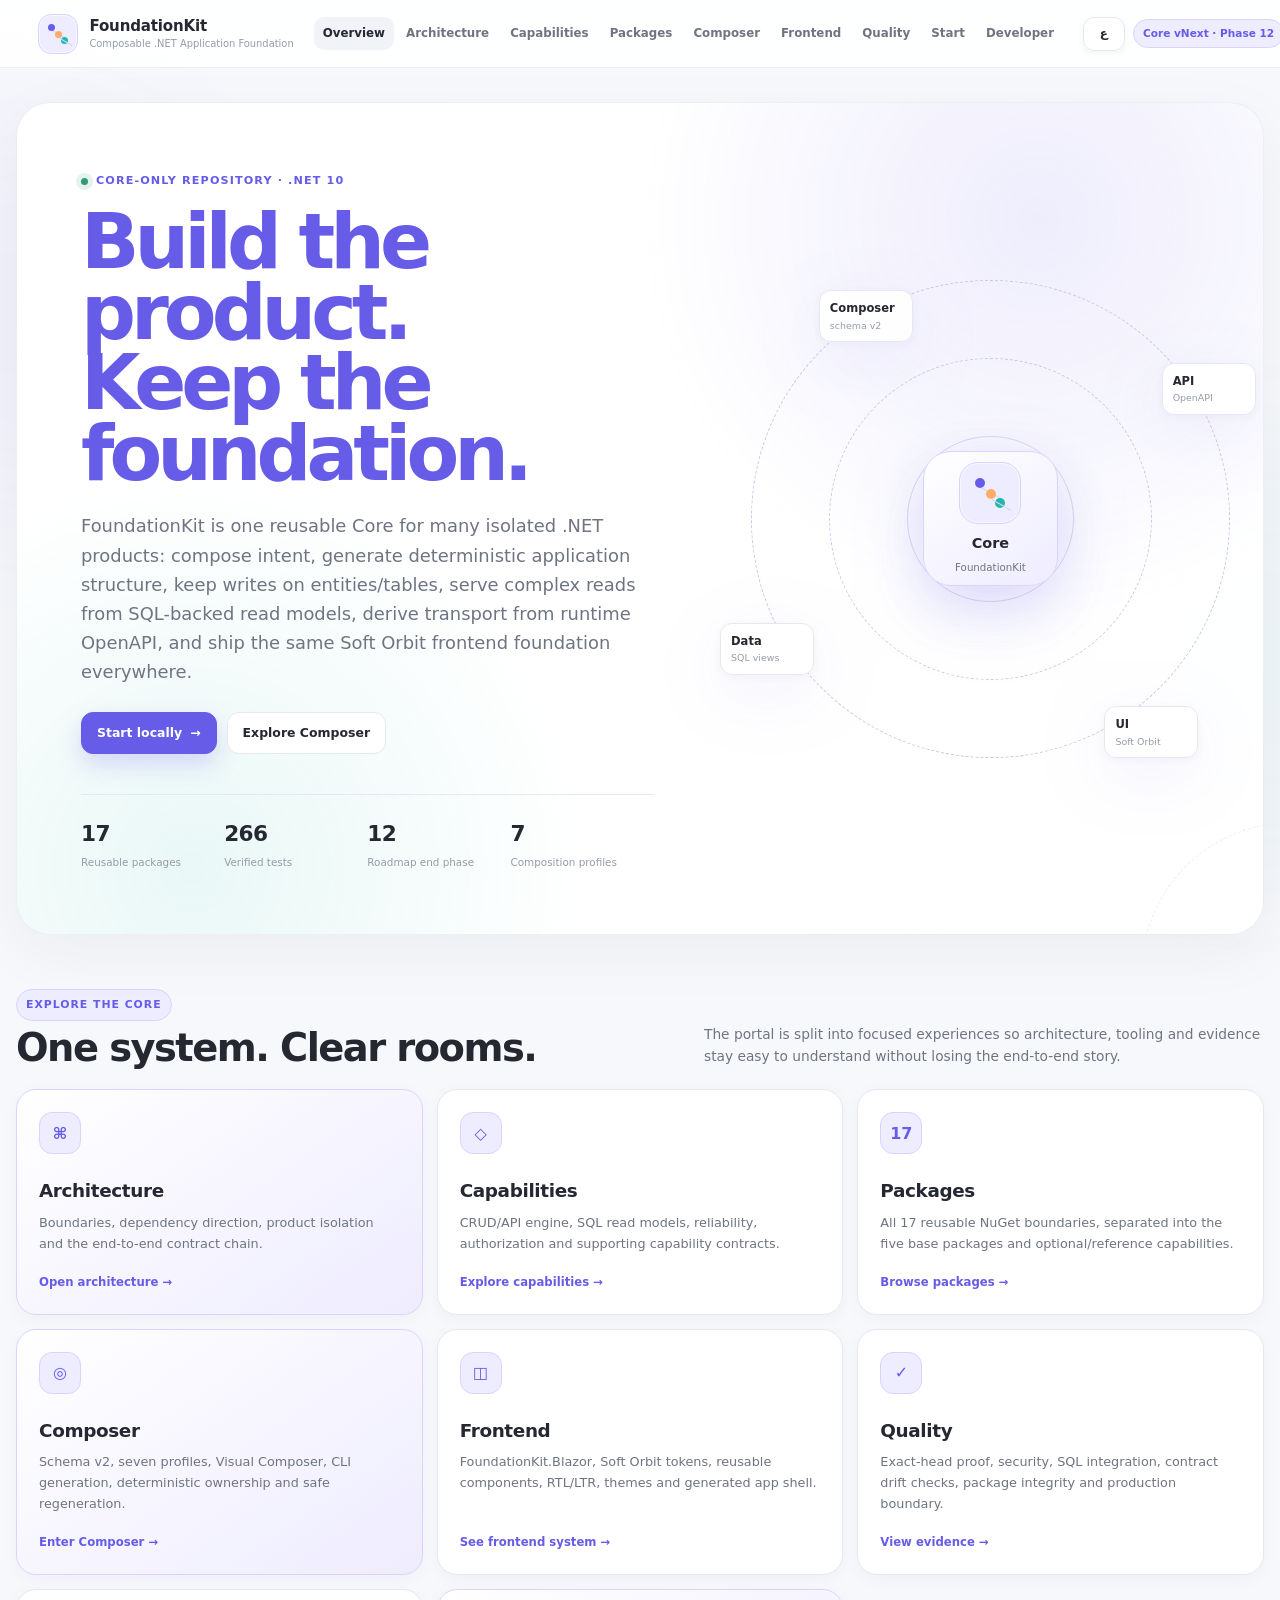
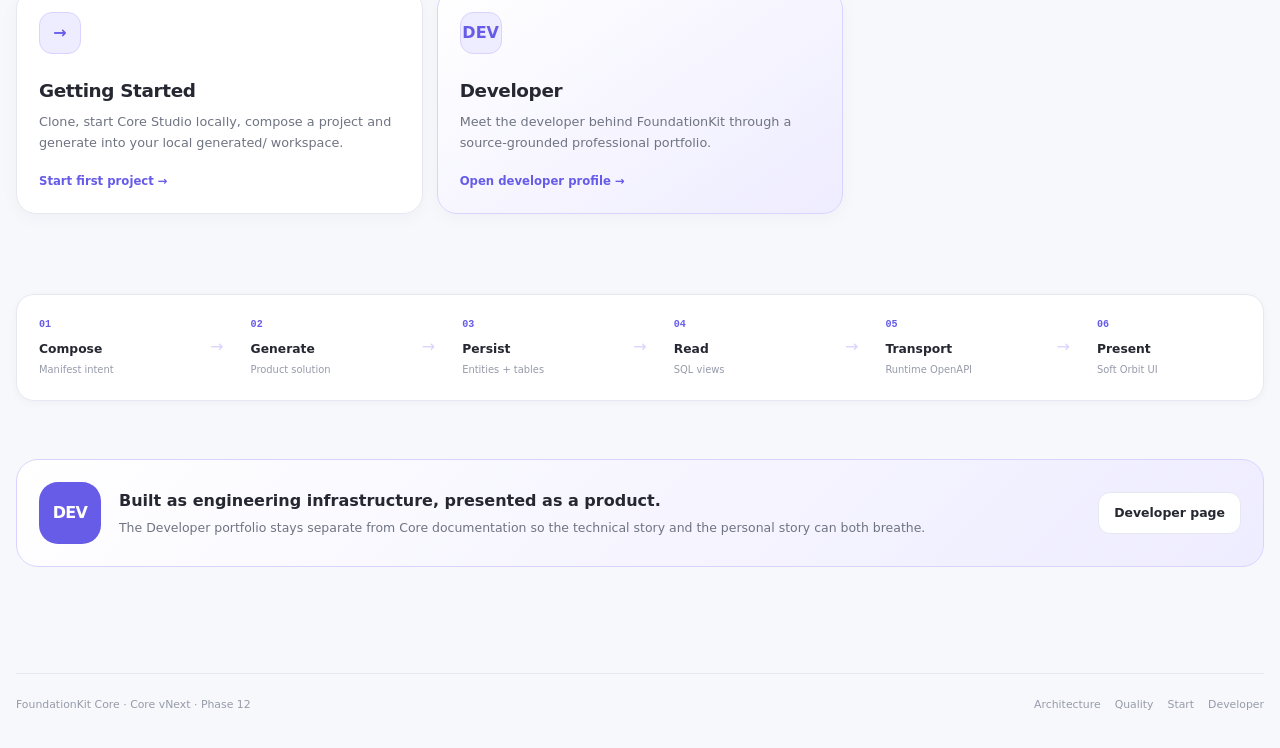
==== commit 45cba067: "Make Core overview bilingual and lighter" ====
--- a/site/index.html
+++ b/site/index.html
@@ -11,12 +11,12 @@
   <link rel="stylesheet" href="pages.css">
 </head>
 <body>
-<a class="skip-link" href="#main">Skip to content</a>
+<a class="skip-link" href="#main" data-en="Skip to content" data-ar="انتقل إلى المحتوى">Skip to content</a>
 <header class="topbar" id="top">
-  <a class="brand" href="index.html" aria-label="FoundationKit Core home"><span class="brand-mark" aria-hidden="true"><i></i><i></i><i></i></span><span class="brand-copy"><strong>FoundationKit</strong><small>Composable .NET Application Foundation</small></span></a>
-  <button class="nav-toggle" type="button" aria-controls="site-nav" aria-expanded="false" aria-label="Open navigation"><span></span><span></span><span></span></button>
+  <a class="brand" href="index.html" aria-label="FoundationKit Core home"><span class="brand-mark" aria-hidden="true"><i></i><i></i><i></i></span><span class="brand-copy"><strong>FoundationKit</strong><small data-en="Composable .NET Application Foundation" data-ar="أساس .NET قابل للتركيب وإعادة الاستخدام">Composable .NET Application Foundation</small></span></a>
+  <button class="nav-toggle" type="button" aria-controls="site-nav" aria-expanded="false" data-aria-en="Open navigation" data-aria-ar="فتح التنقل" aria-label="Open navigation"><span></span><span></span><span></span></button>
   <nav class="site-nav" id="site-nav" aria-label="Primary navigation">
-    <a data-page href="index.html">Overview</a><a data-page href="architecture.html">Architecture</a><a data-page href="capabilities.html">Capabilities</a><a data-page href="packages.html">Packages</a><a data-page href="composer.html">Composer</a><a data-page href="frontend.html">Frontend</a><a data-page href="quality.html">Quality</a><a data-page href="start.html">Start</a><a data-page href="developer.html">Developer</a>
+    <a data-page href="index.html" data-en="Overview" data-ar="نظرة عامة">Overview</a><a data-page href="architecture.html" data-en="Architecture" data-ar="المعمارية">Architecture</a><a data-page href="capabilities.html" data-en="Capabilities" data-ar="القدرات">Capabilities</a><a data-page href="packages.html" data-en="Packages" data-ar="الحزم">Packages</a><a data-page href="composer.html">Composer</a><a data-page href="frontend.html" data-en="Frontend" data-ar="الواجهة">Frontend</a><a data-page href="quality.html" data-en="Quality" data-ar="الجودة">Quality</a><a data-page href="start.html" data-en="Start" data-ar="ابدأ">Start</a><a data-page href="developer.html" data-en="Developer" data-ar="المطور">Developer</a>
   </nav>
   <div class="top-actions"><span class="baseline" data-baseline>Core vNext · Phase 12</span><button class="icon-button" id="theme-toggle" type="button" aria-label="Toggle theme" title="Toggle theme"><span class="theme-icon" aria-hidden="true">◐</span></button><a class="icon-button github-link" href="https://github.com/a2sn2/foundationkit-dotnet" target="_blank" rel="noreferrer" aria-label="Repository" title="Repository">↗</a></div>
 </header>
@@ -24,11 +24,11 @@
   <section class="page-shell page-hero" data-reveal>
     <div class="page-hero-grid">
       <div>
-        <div class="page-kicker"><span class="live-dot"></span> CORE-ONLY REPOSITORY · .NET 10</div>
-        <h1 class="page-title">Build the product.<br><span>Keep the foundation.</span></h1>
-        <p class="page-lead">FoundationKit is one reusable Core for many isolated .NET products: compose intent, generate deterministic application structure, keep writes on entities/tables, serve complex reads from SQL-backed read models, derive transport from runtime OpenAPI, and ship the same Soft Orbit frontend foundation everywhere.</p>
-        <div class="page-actions"><a class="button primary" href="start.html">Start locally <span>→</span></a><a class="button secondary" href="composer.html">Explore Composer</a></div>
-        <div class="metric-strip" aria-label="Core baseline metrics"><div><strong data-package-count>17</strong><span>Reusable packages</span></div><div><strong data-test-count>266</strong><span>Verified tests</span></div><div><strong>12</strong><span>Roadmap end phase</span></div><div><strong>7</strong><span>Composition profiles</span></div></div>
+        <div class="page-kicker"><span class="live-dot"></span> <span data-en="CORE-ONLY REPOSITORY · .NET 10" data-ar="مستودع الكور فقط · .NET 10">CORE-ONLY REPOSITORY · .NET 10</span></div>
+        <h1 class="page-title"><span data-en="Build the product." data-ar="ابنِ المنتج.">Build the product.</span><br><span data-en="Keep the foundation." data-ar="واحتفظ بالأساس.">Keep the foundation.</span></h1>
+        <p class="page-lead" data-en="FoundationKit is one reusable Core for many isolated .NET products: compose intent, generate deterministic application structure, keep writes on entities/tables, serve complex reads from SQL-backed read models, derive transport from runtime OpenAPI, and ship the same Soft Orbit frontend foundation everywhere." data-ar="FoundationKit هو كور واحد قابل لإعادة الاستخدام لمنتجات .NET معزولة متعددة: ركّب النية، ولّد بنية حتمية، أبقِ عمليات الكتابة على Entities/Tables، وقدّم القراءات المعقدة عبر Read Models مدعومة بـSQL، واشتق عقد النقل من Runtime OpenAPI، وشارك نفس أساس Soft Orbit في كل واجهة.">FoundationKit is one reusable Core for many isolated .NET products: compose intent, generate deterministic application structure, keep writes on entities/tables, serve complex reads from SQL-backed read models, derive transport from runtime OpenAPI, and ship the same Soft Orbit frontend foundation everywhere.</p>
+        <div class="page-actions"><a class="button primary" href="start.html"><span data-en="Start locally" data-ar="ابدأ محليًا">Start locally</span> <span>→</span></a><a class="button secondary" href="composer.html" data-en="Explore Composer" data-ar="استكشف Composer">Explore Composer</a></div>
+        <div class="metric-strip" aria-label="Core baseline metrics"><div><strong data-package-count>17</strong><span data-en="Reusable packages" data-ar="حزم قابلة لإعادة الاستخدام">Reusable packages</span></div><div><strong data-test-count>266</strong><span data-en="Verified tests" data-ar="اختبارات موثقة">Verified tests</span></div><div><strong>12</strong><span data-en="Roadmap end phase" data-ar="نهاية خارطة الطريق">Roadmap end phase</span></div><div><strong>7</strong><span data-en="Composition profiles" data-ar="ملفات التركيب">Composition profiles</span></div></div>
       </div>
       <div class="hero-visual" aria-label="FoundationKit composition map">
         <div class="core-orbit"><span class="orbit-line orbit-a"></span><span class="orbit-line orbit-b"></span><span class="orbit-line orbit-c"></span><div class="orbit-center"><span class="brand-mark large" aria-hidden="true"><i></i><i></i><i></i></span><b>Core</b><small>FoundationKit</small></div><span class="orbit-node node-composer"><b>Composer</b><small>schema v2</small></span><span class="orbit-node node-api"><b>API</b><small>OpenAPI</small></span><span class="orbit-node node-data"><b>Data</b><small>SQL views</small></span><span class="orbit-node node-ui"><b>UI</b><small>Soft Orbit</small></span></div>
@@ -37,26 +37,25 @@
   </section>
 
   <section class="page-shell route-section" data-reveal>
-    <div class="route-heading"><div><span class="eyebrow">EXPLORE THE CORE</span><h2>One system. Clear rooms.</h2></div><p>The old single-page showcase is now split into focused experiences, so architecture, tooling and evidence are easier to understand without losing the end-to-end story.</p></div>
+    <div class="route-heading"><div><span class="eyebrow" data-en="EXPLORE THE CORE" data-ar="استكشف الكور">EXPLORE THE CORE</span><h2 data-en="One system. Clear rooms." data-ar="نظام واحد. مساحات واضحة.">One system. Clear rooms.</h2></div><p data-en="The portal is split into focused experiences so architecture, tooling and evidence stay easy to understand without losing the end-to-end story." data-ar="البوابة مقسّمة إلى تجارب مركزة حتى تبقى المعمارية والأدوات والأدلة سهلة الفهم دون فقدان القصة من البداية إلى النهاية.">The portal is split into focused experiences so architecture, tooling and evidence stay easy to understand without losing the end-to-end story.</p></div>
     <div class="route-grid">
-      <a class="route-card featured" href="architecture.html"><span class="route-icon">⌘</span><h3>Architecture</h3><p>Boundaries, dependency direction, product isolation and the end-to-end contract chain.</p><span class="route-link">Open architecture →</span></a>
-      <a class="route-card" href="capabilities.html"><span class="route-icon">◇</span><h3>Capabilities</h3><p>CRUD/API engine, SQL read models, reliability, authorization and supporting capability contracts.</p><span class="route-link">Explore capabilities →</span></a>
-      <a class="route-card" href="packages.html"><span class="route-icon">17</span><h3>Packages</h3><p>All 17 reusable NuGet boundaries, separated into the five base packages and optional/reference capabilities.</p><span class="route-link">Browse packages →</span></a>
-      <a class="route-card featured" href="composer.html"><span class="route-icon">◎</span><h3>Composer</h3><p>Schema v2, seven profiles, Visual Composer, CLI generation, deterministic ownership and safe regeneration.</p><span class="route-link">Enter Composer →</span></a>
-      <a class="route-card" href="frontend.html"><span class="route-icon">◫</span><h3>Frontend</h3><p>FoundationKit.Blazor, Soft Orbit tokens, reusable components, RTL/LTR, themes and generated app shell.</p><span class="route-link">See frontend system →</span></a>
-      <a class="route-card" href="quality.html"><span class="route-icon">✓</span><h3>Quality</h3><p>Exact-head proof, security, SQL integration, contract drift checks, package integrity and production boundary.</p><span class="route-link">View evidence →</span></a>
-      <a class="route-card" href="start.html"><span class="route-icon">→</span><h3>Getting Started</h3><p>Clone, start Core Studio locally, compose a project and generate into your local <code>generated/</code> workspace.</p><span class="route-link">Start first project →</span></a>
-      <a class="route-card featured" href="developer.html"><span class="route-icon">DEV</span><h3>Developer</h3><p>Meet the developer behind the FoundationKit repository. The full portfolio story will be sourced from the developer CV.</p><span class="route-link">Open developer profile →</span></a>
+      <a class="route-card featured" href="architecture.html"><span class="route-icon">⌘</span><h3 data-en="Architecture" data-ar="المعمارية">Architecture</h3><p data-en="Boundaries, dependency direction, product isolation and the end-to-end contract chain." data-ar="الحدود، اتجاه الاعتماديات، عزل المنتجات وسلسلة العقد من البداية للنهاية.">Boundaries, dependency direction, product isolation and the end-to-end contract chain.</p><span class="route-link" data-en="Open architecture →" data-ar="افتح المعمارية ←">Open architecture →</span></a>
+      <a class="route-card" href="capabilities.html"><span class="route-icon">◇</span><h3 data-en="Capabilities" data-ar="القدرات">Capabilities</h3><p data-en="CRUD/API engine, SQL read models, reliability, authorization and supporting capability contracts." data-ar="محرك CRUD/API، وSQL Read Models، والاعتمادية، والصلاحيات وعقود القدرات الداعمة.">CRUD/API engine, SQL read models, reliability, authorization and supporting capability contracts.</p><span class="route-link" data-en="Explore capabilities →" data-ar="استكشف القدرات ←">Explore capabilities →</span></a>
+      <a class="route-card" href="packages.html"><span class="route-icon">17</span><h3 data-en="Packages" data-ar="الحزم">Packages</h3><p data-en="All 17 reusable NuGet boundaries, separated into the five base packages and optional/reference capabilities." data-ar="جميع حدود NuGet القابلة لإعادة الاستخدام وعددها 17، موزعة بين الحزم الأساسية والقدرات الاختيارية/المرجعية.">All 17 reusable NuGet boundaries, separated into the five base packages and optional/reference capabilities.</p><span class="route-link" data-en="Browse packages →" data-ar="تصفح الحزم ←">Browse packages →</span></a>
+      <a class="route-card featured" href="composer.html"><span class="route-icon">◎</span><h3>Composer</h3><p data-en="Schema v2, seven profiles, Visual Composer, CLI generation, deterministic ownership and safe regeneration." data-ar="Schema v2، سبعة Profiles، Visual Composer، توليد CLI، ملكية حتمية وإعادة توليد آمنة.">Schema v2, seven profiles, Visual Composer, CLI generation, deterministic ownership and safe regeneration.</p><span class="route-link" data-en="Enter Composer →" data-ar="ادخل Composer ←">Enter Composer →</span></a>
+      <a class="route-card" href="frontend.html"><span class="route-icon">◫</span><h3 data-en="Frontend" data-ar="الواجهة">Frontend</h3><p data-en="FoundationKit.Blazor, Soft Orbit tokens, reusable components, RTL/LTR, themes and generated app shell." data-ar="FoundationKit.Blazor، وSoft Orbit tokens، ومكونات قابلة لإعادة الاستخدام، وRTL/LTR، والثيمات وواجهة التطبيق المولدة.">FoundationKit.Blazor, Soft Orbit tokens, reusable components, RTL/LTR, themes and generated app shell.</p><span class="route-link" data-en="See frontend system →" data-ar="شاهد نظام الواجهة ←">See frontend system →</span></a>
+      <a class="route-card" href="quality.html"><span class="route-icon">✓</span><h3 data-en="Quality" data-ar="الجودة">Quality</h3><p data-en="Exact-head proof, security, SQL integration, contract drift checks, package integrity and production boundary." data-ar="إثبات Exact-head، والأمان، وتكامل SQL، وفحوص انحراف العقد، وسلامة الحزم وحد الإنتاج.">Exact-head proof, security, SQL integration, contract drift checks, package integrity and production boundary.</p><span class="route-link" data-en="View evidence →" data-ar="شاهد الأدلة ←">View evidence →</span></a>
+      <a class="route-card" href="start.html"><span class="route-icon">→</span><h3 data-en="Getting Started" data-ar="البدء">Getting Started</h3><p data-en="Clone, start Core Studio locally, compose a project and generate into your local generated/ workspace." data-ar="استنسخ المستودع، شغّل Core Studio محليًا، ركّب مشروعًا ثم ولّده داخل مساحة generated/ المحلية.">Clone, start Core Studio locally, compose a project and generate into your local generated/ workspace.</p><span class="route-link" data-en="Start first project →" data-ar="ابدأ أول مشروع ←">Start first project →</span></a>
+      <a class="route-card featured" href="developer.html"><span class="route-icon">DEV</span><h3 data-en="Developer" data-ar="المطور">Developer</h3><p data-en="Meet the developer behind FoundationKit through a source-grounded professional portfolio." data-ar="تعرّف على المطور خلف FoundationKit من خلال ملف مهني مبني على مصادر فعلية.">Meet the developer behind FoundationKit through a source-grounded professional portfolio.</p><span class="route-link" data-en="Open developer profile →" data-ar="افتح ملف المطور ←">Open developer profile →</span></a>
     </div>
   </section>
 
   <section class="page-shell route-section" data-reveal>
-    <div class="flow-track" aria-label="FoundationKit end-to-end path"><article><span>01</span><b>Compose</b><small>Manifest intent</small></article><i>→</i><article><span>02</span><b>Generate</b><small>Product solution</small></article><i>→</i><article><span>03</span><b>Persist</b><small>Entities + tables</small></article><i>→</i><article><span>04</span><b>Read</b><small>SQL views</small></article><i>→</i><article><span>05</span><b>Transport</b><small>Runtime OpenAPI</small></article><i>→</i><article><span>06</span><b>Present</b><small>Soft Orbit UI</small></article></div>
-
-    <div class="developer-teaser"><div class="dev-avatar">DEV</div><div><b>Built as engineering infrastructure, presented as a product.</b><p>The Developer page is intentionally separate from the Core documentation, so the technical story and the personal portfolio can both be strong without competing on one long page.</p></div><a class="button secondary" href="developer.html">Developer page</a></div>
+    <div class="flow-track" aria-label="FoundationKit end-to-end path"><article><span>01</span><b data-en="Compose" data-ar="تركيب">Compose</b><small data-en="Manifest intent" data-ar="نية الـManifest">Manifest intent</small></article><i>→</i><article><span>02</span><b data-en="Generate" data-ar="توليد">Generate</b><small data-en="Product solution" data-ar="حل المشروع">Product solution</small></article><i>→</i><article><span>03</span><b data-en="Persist" data-ar="حفظ">Persist</b><small>Entities + tables</small></article><i>→</i><article><span>04</span><b data-en="Read" data-ar="قراءة">Read</b><small>SQL views</small></article><i>→</i><article><span>05</span><b data-en="Transport" data-ar="نقل العقد">Transport</b><small>Runtime OpenAPI</small></article><i>→</i><article><span>06</span><b data-en="Present" data-ar="عرض">Present</b><small>Soft Orbit UI</small></article></div>
+    <div class="developer-teaser"><div class="dev-avatar">DEV</div><div><b data-en="Built as engineering infrastructure, presented as a product." data-ar="بنية هندسية من الداخل، وتجربة منتج من الخارج.">Built as engineering infrastructure, presented as a product.</b><p data-en="The Developer portfolio stays separate from Core documentation so the technical story and the personal story can both breathe." data-ar="يبقى ملف المطور منفصلًا عن توثيق الكور حتى تأخذ القصة التقنية والقصة المهنية مساحتهما بدون ازدحام.">The Developer portfolio stays separate from Core documentation so the technical story and the personal story can both breathe.</p></div><a class="button secondary" href="developer.html" data-en="Developer page" data-ar="صفحة المطور">Developer page</a></div>
   </section>
 </main>
-<footer class="site-footer"><span>FoundationKit Core · <span data-baseline>Core vNext · Phase 12</span></span><nav><a href="architecture.html">Architecture</a><a href="quality.html">Quality</a><a href="start.html">Start</a><a href="developer.html">Developer</a></nav></footer>
+<footer class="site-footer"><span>FoundationKit Core · <span data-baseline>Core vNext · Phase 12</span></span><nav><a href="architecture.html" data-en="Architecture" data-ar="المعمارية">Architecture</a><a href="quality.html" data-en="Quality" data-ar="الجودة">Quality</a><a href="start.html" data-en="Start" data-ar="ابدأ">Start</a><a href="developer.html" data-en="Developer" data-ar="المطور">Developer</a></nav></footer>
 <script src="app.js"></script><script src="multipage.js"></script>
 </body>
 </html>
